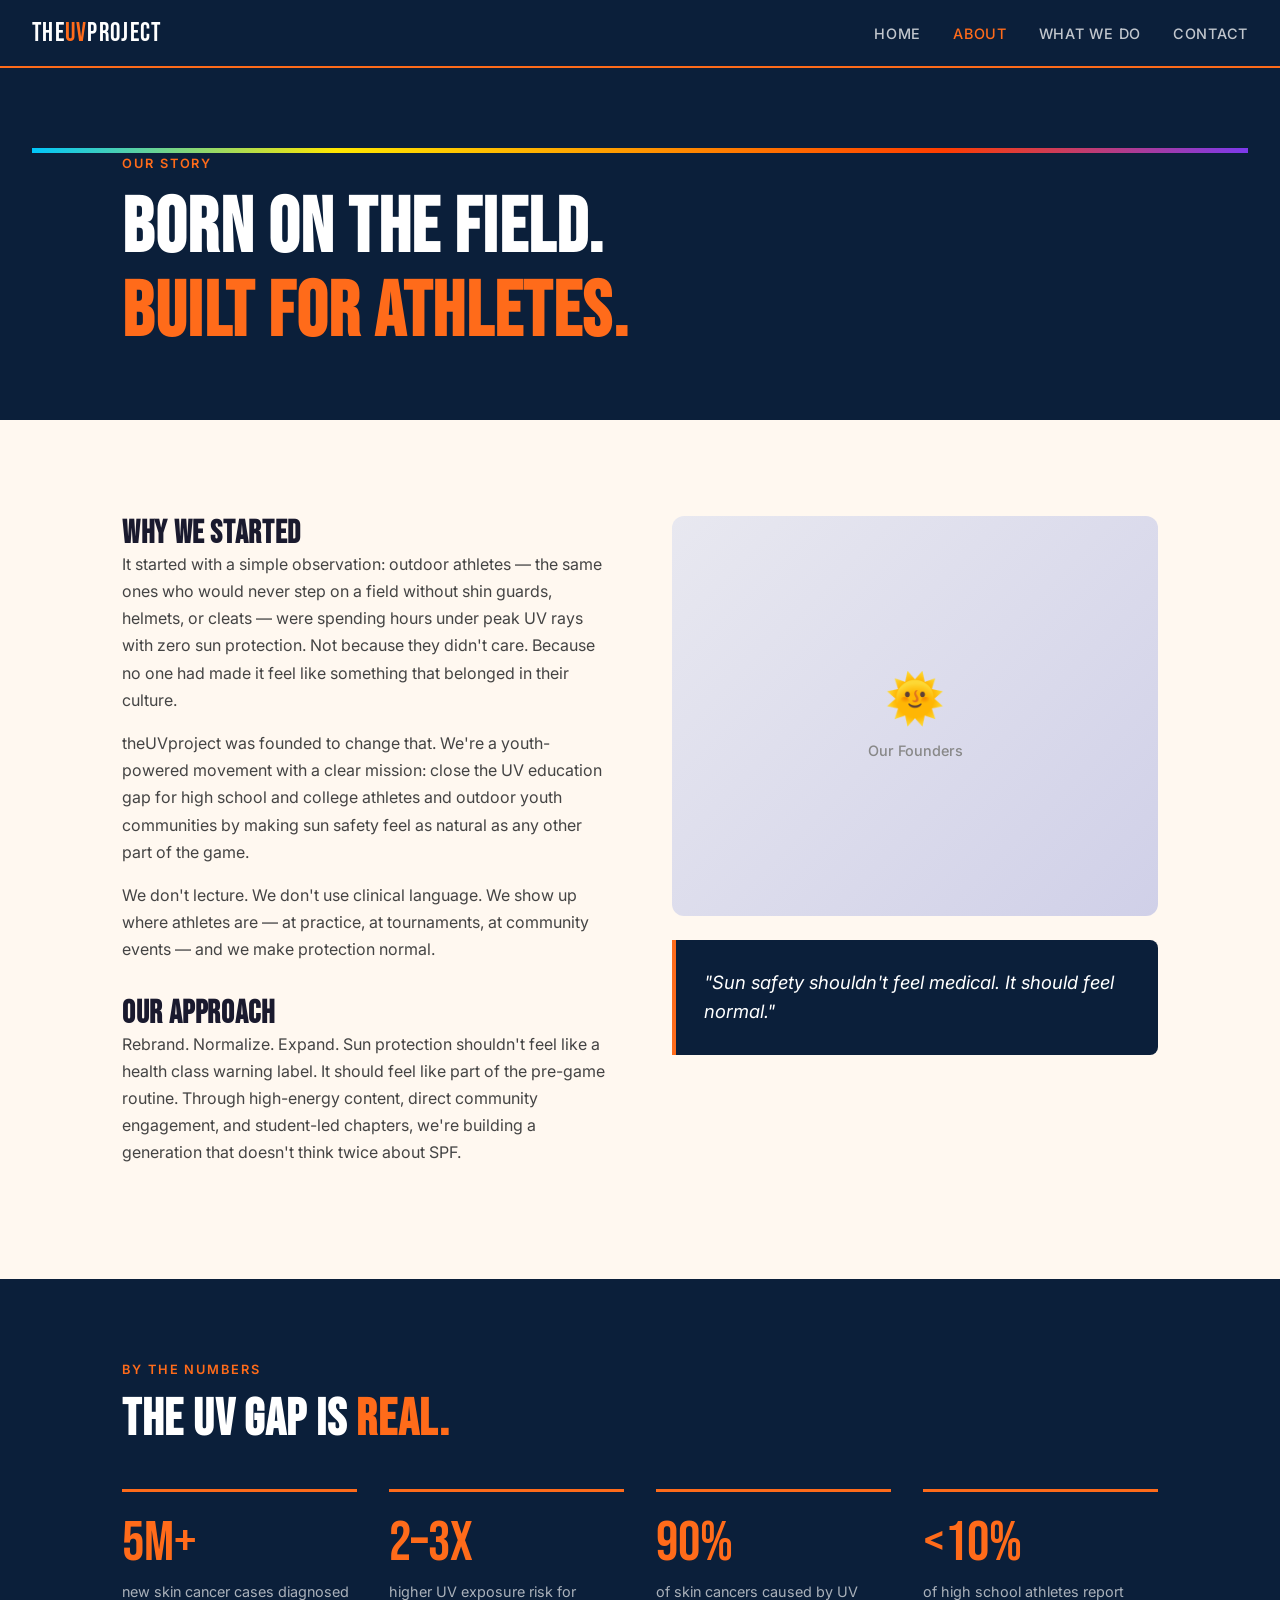
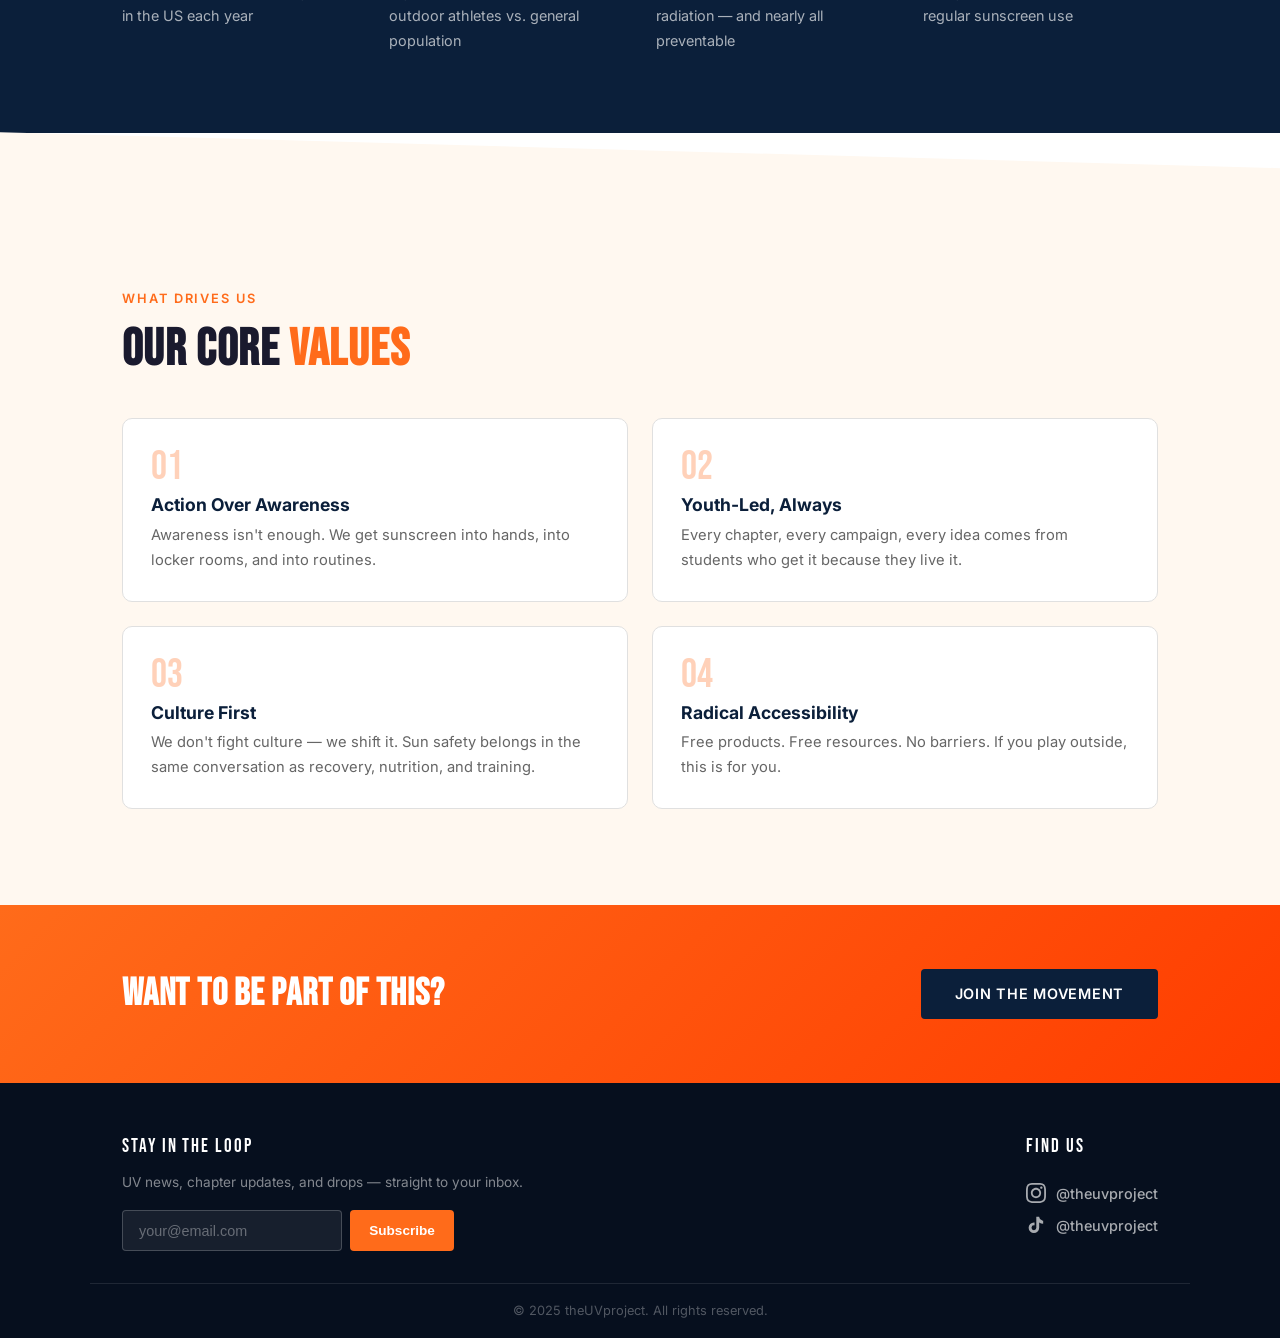
==== about.html @ 22e6be73 "Add files via upload" ====
<!DOCTYPE html>
<html lang="en">
<head>
  <meta charset="UTF-8" />
  <meta name="viewport" content="width=device-width, initial-scale=1.0" />
  <title>About — theUVproject</title>
  <link rel="preconnect" href="https://fonts.googleapis.com" />
  <link href="https://fonts.googleapis.com/css2?family=Bebas+Neue&family=Inter:wght@300;400;500;600;700&display=swap" rel="stylesheet" />
  <link rel="stylesheet" href="styles.css" />
</head>
<body>

  <nav class="nav">
    <a href="index.html" class="nav-logo">the<span>UV</span>project</a>
    <button class="nav-toggle" aria-label="Menu">&#9776;</button>
    <ul class="nav-links">
      <li><a href="index.html">Home</a></li>
      <li><a href="about.html" class="active">About</a></li>
      <li><a href="services.html">What We Do</a></li>
      <li><a href="contact.html">Contact</a></li>
    </ul>
  </nav>

  <!-- PAGE HERO -->
  <section class="page-hero">
    <div class="uv-bar"></div>
    <div class="container">
      <p class="section-eyebrow">Our Story</p>
      <h1 class="page-title">Born on the Field.<br><span class="orange">Built for Athletes.</span></h1>
    </div>
  </section>

  <!-- STORY -->
  <section class="section section-light">
    <div class="container two-col story-layout">
      <div class="story-text">
        <h2>Why We Started</h2>
        <p>It started with a simple observation: outdoor athletes — the same ones who would never step on a field without shin guards, helmets, or cleats — were spending hours under peak UV rays with zero sun protection. Not because they didn't care. Because no one had made it feel like something that belonged in their culture.</p>
        <p>theUVproject was founded to change that. We're a youth-powered movement with a clear mission: close the UV education gap for high school and college athletes and outdoor youth communities by making sun safety feel as natural as any other part of the game.</p>
        <p>We don't lecture. We don't use clinical language. We show up where athletes are — at practice, at tournaments, at community events — and we make protection normal.</p>
        <h2 style="margin-top:2rem;">Our Approach</h2>
        <p>Rebrand. Normalize. Expand. Sun protection shouldn't feel like a health class warning label. It should feel like part of the pre-game routine. Through high-energy content, direct community engagement, and student-led chapters, we're building a generation that doesn't think twice about SPF.</p>
      </div>
      <div class="story-visual">
        <div class="img-placeholder tall-placeholder">
          <div class="placeholder-icon">🌞</div>
          <p>Our Founders</p>
        </div>
        <div class="pull-quote">
          "Sun safety shouldn't feel medical. It should feel <em>normal.</em>"
        </div>
      </div>
    </div>
  </section>

  <!-- STATS BAND -->
  <section class="stats-section">
    <div class="container">
      <p class="section-eyebrow" style="color:#FF6B1A;">By the Numbers</p>
      <h2 class="section-title" style="color:#fff;">The UV Gap Is <span class="orange">Real.</span></h2>
      <div class="stats-grid">
        <div class="stat-block">
          <div class="big-num">5M+</div>
          <p>new skin cancer cases diagnosed in the US each year</p>
        </div>
        <div class="stat-block">
          <div class="big-num">2–3x</div>
          <p>higher UV exposure risk for outdoor athletes vs. general population</p>
        </div>
        <div class="stat-block">
          <div class="big-num">90%</div>
          <p>of skin cancers caused by UV radiation — and nearly all preventable</p>
        </div>
        <div class="stat-block">
          <div class="big-num">&lt;10%</div>
          <p>of high school athletes report regular sunscreen use</p>
        </div>
      </div>
    </div>
  </section>

  <!-- DIAGONAL DIVIDER INVERSE -->
  <div class="diagonal-divider diagonal-light"></div>

  <!-- VALUES -->
  <section class="section section-light">
    <div class="container">
      <p class="section-eyebrow">What Drives Us</p>
      <h2 class="section-title">Our Core <span class="orange">Values</span></h2>
      <div class="values-grid">
        <div class="value-card">
          <span class="value-num">01</span>
          <h3>Action Over Awareness</h3>
          <p>Awareness isn't enough. We get sunscreen into hands, into locker rooms, and into routines.</p>
        </div>
        <div class="value-card">
          <span class="value-num">02</span>
          <h3>Youth-Led, Always</h3>
          <p>Every chapter, every campaign, every idea comes from students who get it because they live it.</p>
        </div>
        <div class="value-card">
          <span class="value-num">03</span>
          <h3>Culture First</h3>
          <p>We don't fight culture — we shift it. Sun safety belongs in the same conversation as recovery, nutrition, and training.</p>
        </div>
        <div class="value-card">
          <span class="value-num">04</span>
          <h3>Radical Accessibility</h3>
          <p>Free products. Free resources. No barriers. If you play outside, this is for you.</p>
        </div>
      </div>
    </div>
  </section>

  <!-- CTA -->
  <section class="cta-band">
    <div class="container cta-band-inner">
      <h2>Want to Be Part of This?</h2>
      <a href="contact.html" class="btn btn-primary">Join the Movement</a>
    </div>
  </section>

  <!-- FOOTER -->
  <footer class="footer">
    <div class="footer-inner">
      <div class="footer-newsletter">
        <p class="footer-label">Stay in the Loop</p>
        <p class="footer-sub">UV news, chapter updates, and drops — straight to your inbox.</p>
        <form class="newsletter-form" onsubmit="handleNewsletter(event)">
          <input type="email" placeholder="your@email.com" required />
          <button type="submit">Subscribe</button>
        </form>
      </div>
      <div class="footer-social">
        <p class="footer-label">Find Us</p>
        <a href="https://instagram.com/theuvproject" target="_blank" class="social-link">
          <svg width="20" height="20" viewBox="0 0 24 24" fill="currentColor"><path d="M12 2.163c3.204 0 3.584.012 4.85.07 3.252.148 4.771 1.691 4.919 4.919.058 1.265.069 1.645.069 4.849 0 3.205-.012 3.584-.069 4.849-.149 3.225-1.664 4.771-4.919 4.919-1.266.058-1.644.07-4.85.07-3.204 0-3.584-.012-4.849-.07-3.26-.149-4.771-1.699-4.919-4.92-.058-1.265-.07-1.644-.07-4.849 0-3.204.013-3.583.07-4.849.149-3.227 1.664-4.771 4.919-4.919 1.266-.057 1.645-.069 4.849-.069zm0-2.163c-3.259 0-3.667.014-4.947.072-4.358.2-6.78 2.618-6.98 6.98-.059 1.281-.073 1.689-.073 4.948 0 3.259.014 3.668.072 4.948.2 4.358 2.618 6.78 6.98 6.98 1.281.058 1.689.072 4.948.072 3.259 0 3.668-.014 4.948-.072 4.354-.2 6.782-2.618 6.979-6.98.059-1.28.073-1.689.073-4.948 0-3.259-.014-3.667-.072-4.947-.196-4.354-2.617-6.78-6.979-6.98-1.281-.059-1.69-.073-4.949-.073zm0 5.838c-3.403 0-6.162 2.759-6.162 6.162s2.759 6.163 6.162 6.163 6.162-2.759 6.162-6.163c0-3.403-2.759-6.162-6.162-6.162zm0 10.162c-2.209 0-4-1.79-4-4 0-2.209 1.791-4 4-4s4 1.791 4 4c0 2.21-1.791 4-4 4zm6.406-11.845c-.796 0-1.441.645-1.441 1.44s.645 1.44 1.441 1.44c.795 0 1.439-.645 1.439-1.44s-.644-1.44-1.439-1.44z"/></svg>
          @theuvproject
        </a>
        <a href="https://tiktok.com/@theuvproject" target="_blank" class="social-link">
          <svg width="20" height="20" viewBox="0 0 24 24" fill="currentColor"><path d="M19.59 6.69a4.83 4.83 0 01-3.77-4.25V2h-3.45v13.67a2.89 2.89 0 01-2.88 2.5 2.89 2.89 0 01-2.89-2.89 2.89 2.89 0 012.89-2.89c.28 0 .54.04.79.1V9.01a6.33 6.33 0 00-.79-.05 6.34 6.34 0 00-6.34 6.34 6.34 6.34 0 006.34 6.34 6.34 6.34 0 006.33-6.34V8.87a8.18 8.18 0 004.78 1.52V6.95a4.85 4.85 0 01-1.01-.26z"/></svg>
          @theuvproject
        </a>
      </div>
    </div>
    <div class="footer-bottom">
      <p>&copy; 2025 theUVproject. All rights reserved.</p>
    </div>
  </footer>

  <script src="main.js"></script>
</body>
</html>
---- styles.css ----
/* ===========================
   theUVproject — styles.css
   Palette:
     Navy:   #0B1F3A
     Orange: #FF6B1A
     Violet: #7C3AED
     White:  #FFFFFF
     Sand:   #FFF8F0
=========================== */

*, *::before, *::after { box-sizing: border-box; margin: 0; padding: 0; }

:root {
  --navy: #0B1F3A;
  --orange: #FF6B1A;
  --violet: #7C3AED;
  --white: #FFFFFF;
  --sand: #FFF8F0;
  --gray: #F4F4F4;
  --text: #1a1a2e;
  --muted: #666;
  --nav-h: 68px;
}

html { scroll-behavior: smooth; }

body {
  font-family: 'Inter', sans-serif;
  color: var(--text);
  background: var(--white);
  padding-top: var(--nav-h);
}

/* ---- TYPOGRAPHY ---- */
h1, h2, h3, h4 { line-height: 1.1; }
h1 { font-family: 'Bebas Neue', sans-serif; letter-spacing: 0.02em; }
h2 { font-family: 'Bebas Neue', sans-serif; font-size: clamp(2rem, 4vw, 3.2rem); letter-spacing: 0.02em; }
h3 { font-size: 1.1rem; font-weight: 700; margin-bottom: 0.5rem; }
p { line-height: 1.7; }
a { text-decoration: none; color: inherit; }

.orange { color: var(--orange); }
.outline { -webkit-text-stroke: 2px var(--white); color: transparent; }

/* ---- NAV ---- */
.nav {
  position: fixed;
  top: 0; left: 0; right: 0;
  height: var(--nav-h);
  background: var(--navy);
  display: flex;
  align-items: center;
  justify-content: space-between;
  padding: 0 2rem;
  z-index: 1000;
  border-bottom: 2px solid var(--orange);
}

.nav-logo {
  font-family: 'Bebas Neue', sans-serif;
  font-size: 1.6rem;
  color: var(--white);
  letter-spacing: 0.05em;
}
.nav-logo span { color: var(--orange); }

.nav-links {
  display: flex;
  list-style: none;
  gap: 2rem;
}
.nav-links a {
  color: rgba(255,255,255,0.75);
  font-size: 0.9rem;
  font-weight: 500;
  letter-spacing: 0.05em;
  text-transform: uppercase;
  transition: color 0.2s;
}
.nav-links a:hover,
.nav-links a.active { color: var(--orange); }

.nav-toggle {
  display: none;
  background: none;
  border: none;
  color: var(--white);
  font-size: 1.5rem;
  cursor: pointer;
}

/* ---- UV GRADIENT BAR (signature element) ---- */
.uv-bar {
  width: 100%;
  height: 5px;
  background: linear-gradient(90deg, #00c6fb 0%, #ffe600 25%, #ff9500 50%, #ff3d00 75%, #7C3AED 100%);
}

/* ---- HERO ---- */
.hero {
  background: var(--navy);
  min-height: calc(100vh - var(--nav-h));
  display: flex;
  align-items: center;
  position: relative;
  overflow: hidden;
  padding: 4rem 2rem;
  flex-direction: column;
  gap: 0;
}
.hero-content {
  max-width: 1100px;
  width: 100%;
  margin: 0 auto;
  display: flex;
  flex-direction: column;
  gap: 1.5rem;
  position: relative;
  z-index: 2;
  padding-top: 2rem;
}
.hero-eyebrow {
  font-size: 0.85rem;
  letter-spacing: 0.15em;
  text-transform: uppercase;
  color: var(--orange);
  font-weight: 600;
}
.hero-headline {
  font-size: clamp(3.5rem, 10vw, 8rem);
  color: var(--white);
  line-height: 0.95;
}
.hero-sub {
  font-size: 1.15rem;
  color: rgba(255,255,255,0.75);
  max-width: 520px;
  line-height: 1.6;
}
.hero-ctas {
  display: flex;
  gap: 1rem;
  flex-wrap: wrap;
}

/* animated sun rings */
.hero-visual {
  position: absolute;
  right: -80px;
  top: 50%;
  transform: translateY(-50%);
  width: 520px;
  height: 520px;
  z-index: 1;
  display: flex;
  align-items: center;
  justify-content: center;
}
.sun-ring {
  position: absolute;
  border-radius: 50%;
  border: 2px solid rgba(255, 107, 26, 0.2);
  animation: pulse 3s ease-in-out infinite;
}
.ring-1 { width: 220px; height: 220px; animation-delay: 0s; }
.ring-2 { width: 350px; height: 350px; animation-delay: 0.6s; border-color: rgba(124, 58, 237, 0.15); }
.ring-3 { width: 480px; height: 480px; animation-delay: 1.2s; border-color: rgba(255, 107, 26, 0.08); }
.sun-core {
  width: 120px;
  height: 120px;
  border-radius: 50%;
  background: radial-gradient(circle, #FF6B1A, #ff3d00);
  display: flex;
  align-items: center;
  justify-content: center;
  font-family: 'Bebas Neue', sans-serif;
  font-size: 2.5rem;
  color: white;
  letter-spacing: 0.1em;
  box-shadow: 0 0 60px rgba(255, 107, 26, 0.4);
}
@keyframes pulse {
  0%, 100% { transform: scale(1); opacity: 0.6; }
  50% { transform: scale(1.05); opacity: 1; }
}

/* ---- BUTTONS ---- */
.btn {
  display: inline-block;
  padding: 0.9rem 2rem;
  border-radius: 4px;
  font-weight: 600;
  font-size: 0.9rem;
  letter-spacing: 0.05em;
  text-transform: uppercase;
  transition: all 0.2s;
  cursor: pointer;
  border: 2px solid transparent;
}
.btn-primary {
  background: var(--orange);
  color: var(--white);
  border-color: var(--orange);
}
.btn-primary:hover { background: #e55c0d; border-color: #e55c0d; transform: translateY(-2px); }
.btn-ghost {
  background: transparent;
  color: var(--white);
  border-color: rgba(255,255,255,0.4);
}
.btn-ghost:hover { border-color: var(--white); }
.btn-full { width: 100%; text-align: center; }

/* ---- STAT BAR ---- */
.stat-bar {
  background: var(--orange);
  display: flex;
  align-items: center;
  justify-content: center;
  gap: 2rem;
  padding: 1.2rem 2rem;
  flex-wrap: wrap;
}
.stat-item { display: flex; flex-direction: column; align-items: center; }
.stat-num { font-family: 'Bebas Neue', sans-serif; font-size: 1.8rem; color: var(--white); line-height: 1; }
.stat-label { font-size: 0.75rem; color: rgba(255,255,255,0.85); text-transform: uppercase; letter-spacing: 0.05em; }
.stat-divider { color: rgba(255,255,255,0.4); font-size: 1.5rem; }

/* ---- LAYOUT UTILITIES ---- */
.container { max-width: 1100px; margin: 0 auto; padding: 0 2rem; }
.section { padding: 6rem 0; }
.section-light { background: var(--sand); }
.section-dark { background: var(--navy); }
.two-col { display: grid; grid-template-columns: 1fr 1fr; gap: 4rem; align-items: center; }
.two-col.reverse > *:first-child { order: 2; }
.two-col.reverse > *:last-child { order: 1; }

.section-eyebrow {
  font-size: 0.8rem;
  letter-spacing: 0.15em;
  text-transform: uppercase;
  color: var(--orange);
  font-weight: 600;
  margin-bottom: 0.75rem;
  display: block;
}
.section-title { margin-bottom: 2.5rem; }

/* ---- LINK ARROW ---- */
.link-arrow {
  color: var(--orange);
  font-weight: 600;
  font-size: 0.9rem;
  letter-spacing: 0.03em;
  transition: gap 0.2s;
  display: inline-block;
  margin-top: 1rem;
}
.link-arrow:hover { text-decoration: underline; }

/* ---- IMG PLACEHOLDERS ---- */
.img-placeholder {
  background: linear-gradient(135deg, #e8e8f0, #d0d0e8);
  border-radius: 12px;
  display: flex;
  flex-direction: column;
  align-items: center;
  justify-content: center;
  gap: 0.75rem;
  min-height: 300px;
  color: #888;
  font-size: 0.9rem;
  font-weight: 500;
}
.placeholder-icon { font-size: 3rem; }
.tall-placeholder { min-height: 400px; }
.about-placeholder, .edu-placeholder, .dist-placeholder, .chap-placeholder {
  background: linear-gradient(135deg, rgba(255,107,26,0.08), rgba(124,58,237,0.1));
}

/* ---- CARDS ---- */
.card-grid { display: grid; grid-template-columns: repeat(3, 1fr); gap: 1.5rem; }
.card {
  background: rgba(255,255,255,0.04);
  border: 1px solid rgba(255,255,255,0.1);
  border-radius: 12px;
  padding: 2rem;
  transition: transform 0.2s, border-color 0.2s;
}
.card:hover { transform: translateY(-4px); border-color: var(--orange); }
.card-icon { font-size: 2.2rem; margin-bottom: 1rem; }
.card h3 { color: var(--white); font-size: 1.15rem; margin-bottom: 0.75rem; }
.card p { color: rgba(255,255,255,0.7); font-size: 0.95rem; line-height: 1.6; }
.card .link-arrow { margin-top: 1.25rem; }

/* ---- DIAGONAL DIVIDER ---- */
.diagonal-divider {
  height: 60px;
  background: var(--navy);
  clip-path: polygon(0 0, 100% 0, 100% 100%, 0 40%);
  margin-top: -1px;
}
.diagonal-light {
  background: var(--sand);
  clip-path: polygon(0 0, 100% 60%, 100% 100%, 0 100%);
}

/* ---- CTA BAND ---- */
.cta-band {
  background: linear-gradient(135deg, var(--orange), #ff3d00);
  padding: 4rem 2rem;
}
.cta-band-inner {
  display: flex;
  align-items: center;
  justify-content: space-between;
  gap: 2rem;
  flex-wrap: wrap;
}
.cta-band h2 { color: var(--white); font-size: clamp(1.8rem, 3vw, 2.8rem); }
.cta-band .btn-primary {
  background: var(--navy);
  border-color: var(--navy);
  color: var(--white);
  white-space: nowrap;
}
.cta-band .btn-primary:hover { background: #0d2548; }

/* ---- FOOTER ---- */
.footer {
  background: #060f1e;
  padding: 3rem 0 0;
}
.footer-inner {
  max-width: 1100px;
  margin: 0 auto;
  padding: 0 2rem 2rem;
  display: flex;
  justify-content: space-between;
  align-items: flex-start;
  gap: 3rem;
  flex-wrap: wrap;
  border-bottom: 1px solid rgba(255,255,255,0.1);
}
.footer-label {
  font-family: 'Bebas Neue', sans-serif;
  font-size: 1.2rem;
  color: var(--white);
  letter-spacing: 0.1em;
  margin-bottom: 0.5rem;
}
.footer-sub { color: rgba(255,255,255,0.5); font-size: 0.85rem; margin-bottom: 1rem; }

.newsletter-form {
  display: flex;
  gap: 0.5rem;
  flex-wrap: wrap;
}
.newsletter-form input {
  padding: 0.7rem 1rem;
  border: 1px solid rgba(255,255,255,0.2);
  border-radius: 4px;
  background: rgba(255,255,255,0.07);
  color: var(--white);
  font-size: 0.9rem;
  width: 220px;
  outline: none;
  transition: border-color 0.2s;
}
.newsletter-form input:focus { border-color: var(--orange); }
.newsletter-form input::placeholder { color: rgba(255,255,255,0.35); }
.newsletter-form button {
  padding: 0.7rem 1.2rem;
  background: var(--orange);
  color: white;
  border: none;
  border-radius: 4px;
  font-weight: 600;
  font-size: 0.85rem;
  cursor: pointer;
  transition: background 0.2s;
}
.newsletter-form button:hover { background: #e55c0d; }

.footer-social { display: flex; flex-direction: column; gap: 0.75rem; }
.social-link {
  display: flex;
  align-items: center;
  gap: 0.6rem;
  color: rgba(255,255,255,0.65);
  font-size: 0.9rem;
  font-weight: 500;
  transition: color 0.2s;
}
.social-link:hover { color: var(--orange); }

.footer-bottom {
  text-align: center;
  padding: 1rem;
  color: rgba(255,255,255,0.3);
  font-size: 0.8rem;
}

/* ---- PAGE HERO ---- */
.page-hero {
  background: var(--navy);
  padding: 5rem 2rem 4rem;
  overflow: hidden;
}
.page-title {
  font-size: clamp(2.8rem, 6vw, 5.5rem);
  color: var(--white);
  margin-top: 0.75rem;
}

/* ---- ABOUT PAGE ---- */
.story-layout { align-items: flex-start; }
.story-text h2 { font-size: 2rem; margin-top: 2rem; }
.story-text h2:first-child { margin-top: 0; }
.story-text p { color: #444; margin-bottom: 1rem; }
.story-visual { display: flex; flex-direction: column; gap: 1.5rem; }
.pull-quote {
  background: var(--navy);
  color: var(--white);
  padding: 1.75rem;
  border-left: 4px solid var(--orange);
  border-radius: 0 8px 8px 0;
  font-size: 1.15rem;
  line-height: 1.6;
  font-style: italic;
}

/* Stats Section */
.stats-section {
  background: var(--navy);
  padding: 5rem 0;
}
.stats-grid {
  display: grid;
  grid-template-columns: repeat(4, 1fr);
  gap: 2rem;
  margin-top: 2.5rem;
}
.stat-block {
  border-top: 3px solid var(--orange);
  padding-top: 1.5rem;
}
.big-num {
  font-family: 'Bebas Neue', sans-serif;
  font-size: 3.5rem;
  color: var(--orange);
  line-height: 1;
  margin-bottom: 0.5rem;
}
.stat-block p { color: rgba(255,255,255,0.65); font-size: 0.9rem; }

/* Values */
.values-grid {
  display: grid;
  grid-template-columns: repeat(2, 1fr);
  gap: 1.5rem;
}
.value-card {
  background: var(--white);
  border: 1px solid #e0e0e0;
  border-radius: 10px;
  padding: 1.75rem;
  transition: box-shadow 0.2s;
}
.value-card:hover { box-shadow: 0 8px 24px rgba(0,0,0,0.08); }
.value-num {
  font-family: 'Bebas Neue', sans-serif;
  font-size: 2.5rem;
  color: var(--orange);
  opacity: 0.3;
  line-height: 1;
  display: block;
  margin-bottom: 0.5rem;
}
.value-card h3 { color: var(--navy); }
.value-card p { color: var(--muted); font-size: 0.92rem; margin-top: 0.4rem; }

/* ---- SERVICES PAGE ---- */
.pillar-section { padding: 5rem 0; }
.pillar-visual { display: flex; flex-direction: column; gap: 1.25rem; }
.pillar-badge {
  display: inline-flex;
  align-items: center;
  gap: 0.6rem;
  padding: 0.5rem 1rem;
  border-radius: 100px;
  font-size: 0.85rem;
  font-weight: 700;
  text-transform: uppercase;
  letter-spacing: 0.08em;
  width: fit-content;
}
.edu-badge { background: rgba(255,107,26,0.12); color: var(--orange); }
.dist-badge { background: rgba(124,58,237,0.15); color: #a78bfa; }
.chap-badge { background: rgba(255,107,26,0.12); color: var(--orange); }
.pillar-icon { font-size: 1rem; }

.pillar-text h2 { font-size: clamp(1.8rem, 3vw, 2.5rem); margin-bottom: 1rem; }
.pillar-text p { color: #444; margin-bottom: 1rem; }

.feature-list {
  list-style: none;
  display: flex;
  flex-direction: column;
  gap: 0.6rem;
  margin-top: 1rem;
}
.feature-list li {
  padding-left: 1.4rem;
  position: relative;
  color: #444;
  font-size: 0.95rem;
}
.feature-list li::before {
  content: '→';
  position: absolute;
  left: 0;
  color: var(--orange);
  font-weight: 700;
}
.feature-list-dark li { color: rgba(255,255,255,0.75); }

/* Audience grid */
.audience-grid {
  display: grid;
  grid-template-columns: repeat(3, 1fr);
  gap: 1rem;
  margin-top: 2.5rem;
}
.audience-card {
  background: rgba(255,255,255,0.04);
  border: 1px solid rgba(255,255,255,0.08);
  border-radius: 8px;
  padding: 1.25rem;
  color: rgba(255,255,255,0.8);
  font-weight: 500;
  font-size: 0.95rem;
  text-align: center;
  transition: border-color 0.2s, background 0.2s;
}
.audience-card:hover { border-color: var(--orange); background: rgba(255,107,26,0.06); }

/* ---- CONTACT PAGE ---- */
.contact-layout { display: grid; grid-template-columns: 1.4fr 1fr; gap: 4rem; align-items: flex-start; }
.contact-form-wrap h2 { font-size: 2rem; margin-bottom: 0.5rem; }

.contact-form { display: flex; flex-direction: column; gap: 1.25rem; }
.form-row { display: grid; grid-template-columns: 1fr 1fr; gap: 1.25rem; }
.form-group { display: flex; flex-direction: column; gap: 0.4rem; }
.form-group label { font-size: 0.85rem; font-weight: 600; color: #333; text-transform: uppercase; letter-spacing: 0.05em; }
.form-group input,
.form-group select,
.form-group textarea {
  padding: 0.85rem 1rem;
  border: 2px solid #e0e0e0;
  border-radius: 6px;
  font-size: 0.95rem;
  font-family: 'Inter', sans-serif;
  color: var(--text);
  background: var(--white);
  transition: border-color 0.2s;
  outline: none;
  resize: vertical;
}
.form-group input:focus,
.form-group select:focus,
.form-group textarea:focus { border-color: var(--orange); }

.form-success {
  background: #d1fae5;
  color: #065f46;
  padding: 1rem;
  border-radius: 6px;
  font-weight: 500;
  margin-top: 0.5rem;
}

.contact-info { display: flex; flex-direction: column; gap: 1.5rem; }
.info-card {
  background: var(--white);
  border: 1px solid #e8e8e8;
  border-radius: 12px;
  padding: 1.75rem;
}
.info-card h3 { color: var(--navy); margin-bottom: 1rem; }
.info-item {
  display: flex;
  align-items: flex-start;
  gap: 1rem;
  margin-bottom: 1rem;
}
.info-item:last-child { margin-bottom: 0; }
.info-icon { font-size: 1.3rem; }
.info-label { font-size: 0.75rem; font-weight: 600; text-transform: uppercase; letter-spacing: 0.05em; color: var(--muted); margin-bottom: 0.2rem; }
.info-item a { color: var(--orange); font-weight: 500; }
.info-item a:hover { text-decoration: underline; }

.social-link-lg {
  display: flex;
  align-items: center;
  gap: 0.75rem;
  color: var(--navy);
  font-weight: 500;
  font-size: 0.95rem;
  padding: 0.7rem 0;
  border-bottom: 1px solid #f0f0f0;
  transition: color 0.2s;
}
.social-link-lg:last-child { border-bottom: none; }
.social-link-lg:hover { color: var(--orange); }

.response-card { background: var(--navy); border-color: var(--navy); }
.response-card h3 { color: var(--white); }
.response-card p { color: rgba(255,255,255,0.7); }
.response-card strong { color: var(--orange); }

/* ---- TEASER ABOUT ---- */
.teaser-text h2 { font-size: clamp(1.6rem, 3vw, 2.4rem); margin-bottom: 1rem; }
.teaser-text p { color: #555; margin-bottom: 1rem; }
.teaser-img-block .img-placeholder { min-height: 380px; }

/* ---- RESPONSIVE ---- */
@media (max-width: 900px) {
  .two-col, .contact-layout { grid-template-columns: 1fr; gap: 2.5rem; }
  .two-col.reverse > *:first-child { order: 0; }
  .two-col.reverse > *:last-child { order: 0; }
  .card-grid { grid-template-columns: 1fr 1fr; }
  .stats-grid { grid-template-columns: 1fr 1fr; }
  .values-grid { grid-template-columns: 1fr; }
  .audience-grid { grid-template-columns: 1fr 1fr; }
  .hero-visual { display: none; }
  .form-row { grid-template-columns: 1fr; }
  .footer-inner { flex-direction: column; }
}

@media (max-width: 600px) {
  .card-grid { grid-template-columns: 1fr; }
  .stats-grid { grid-template-columns: 1fr 1fr; }
  .audience-grid { grid-template-columns: 1fr; }
  .nav-links { display: none; flex-direction: column; gap: 1rem; position: absolute; top: var(--nav-h); left: 0; right: 0; background: var(--navy); padding: 1.5rem 2rem; border-top: 2px solid var(--orange); }
  .nav-links.open { display: flex; }
  .nav-toggle { display: block; }
  .cta-band-inner { flex-direction: column; text-align: center; }
  .stat-divider { display: none; }
  .stat-bar { gap: 1rem; }
}

@media (prefers-reduced-motion: reduce) {
  .sun-ring { animation: none; }
  * { transition: none !important; }
}
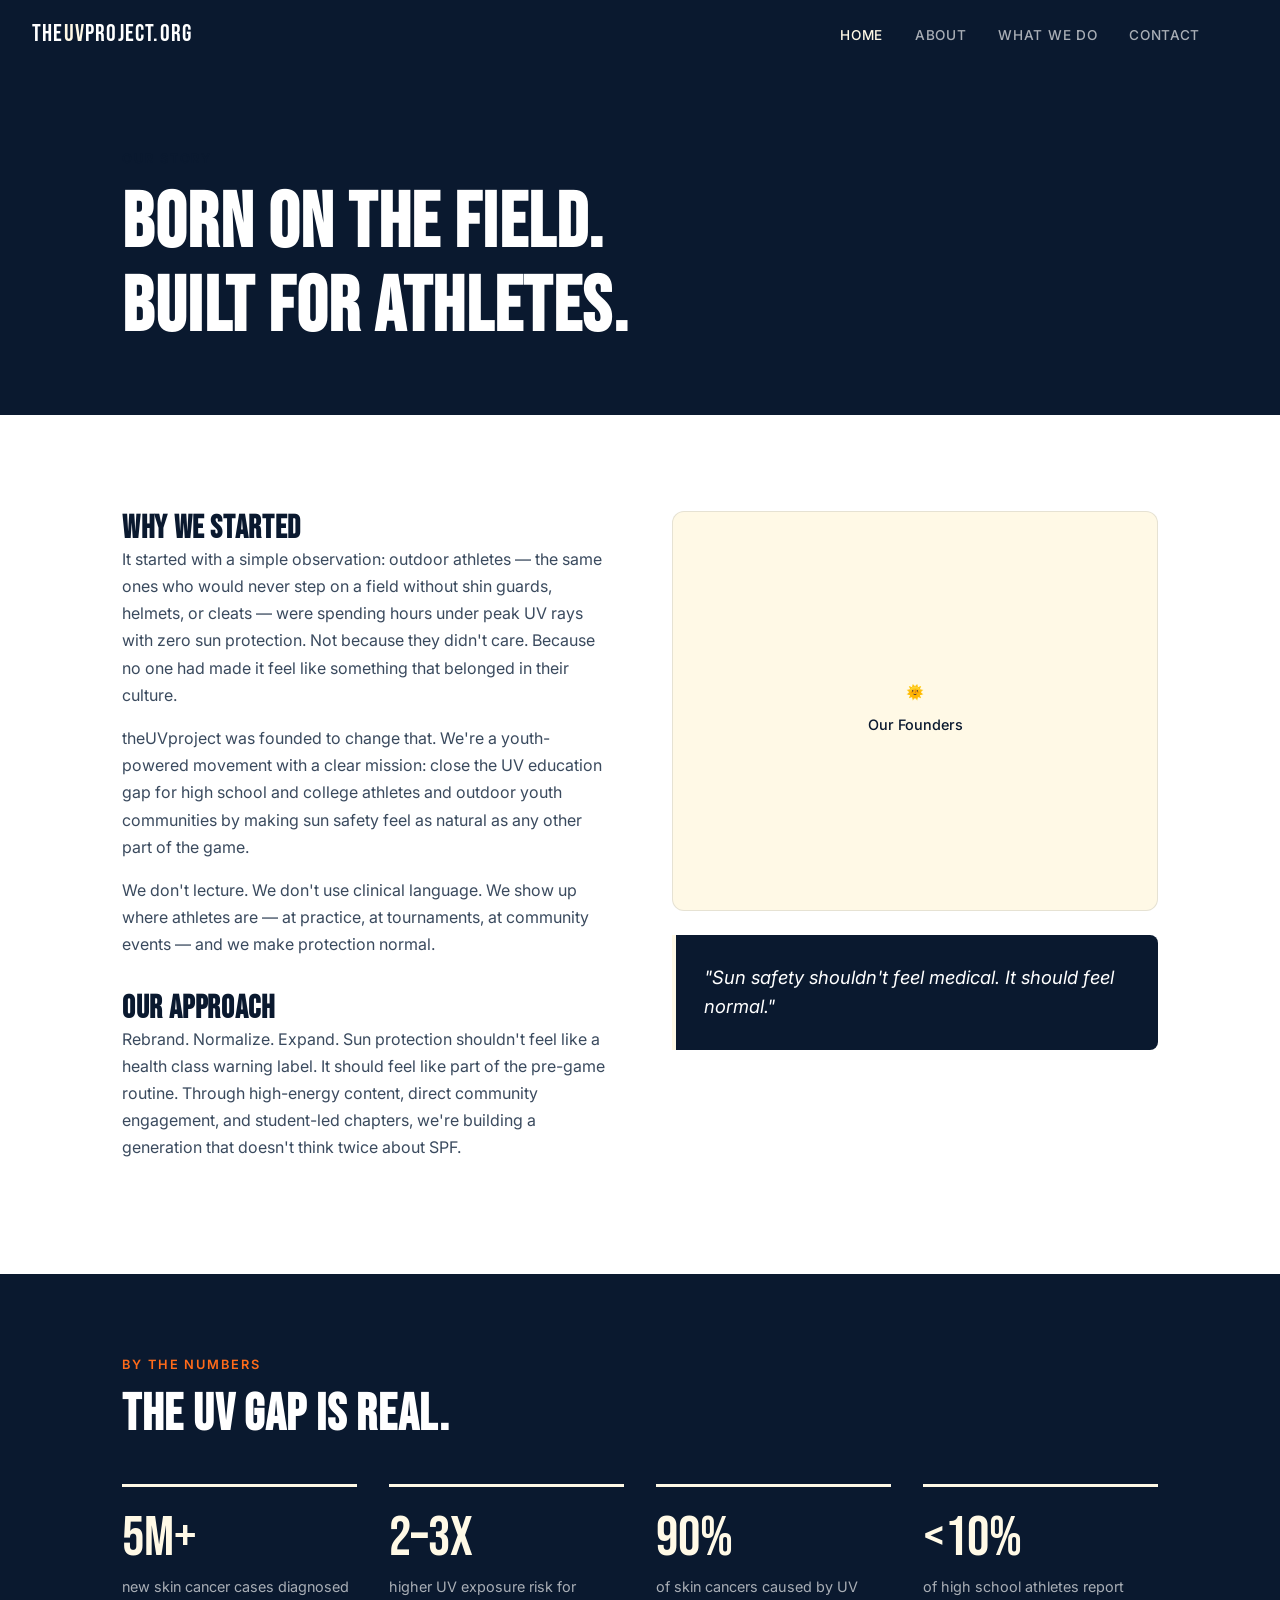
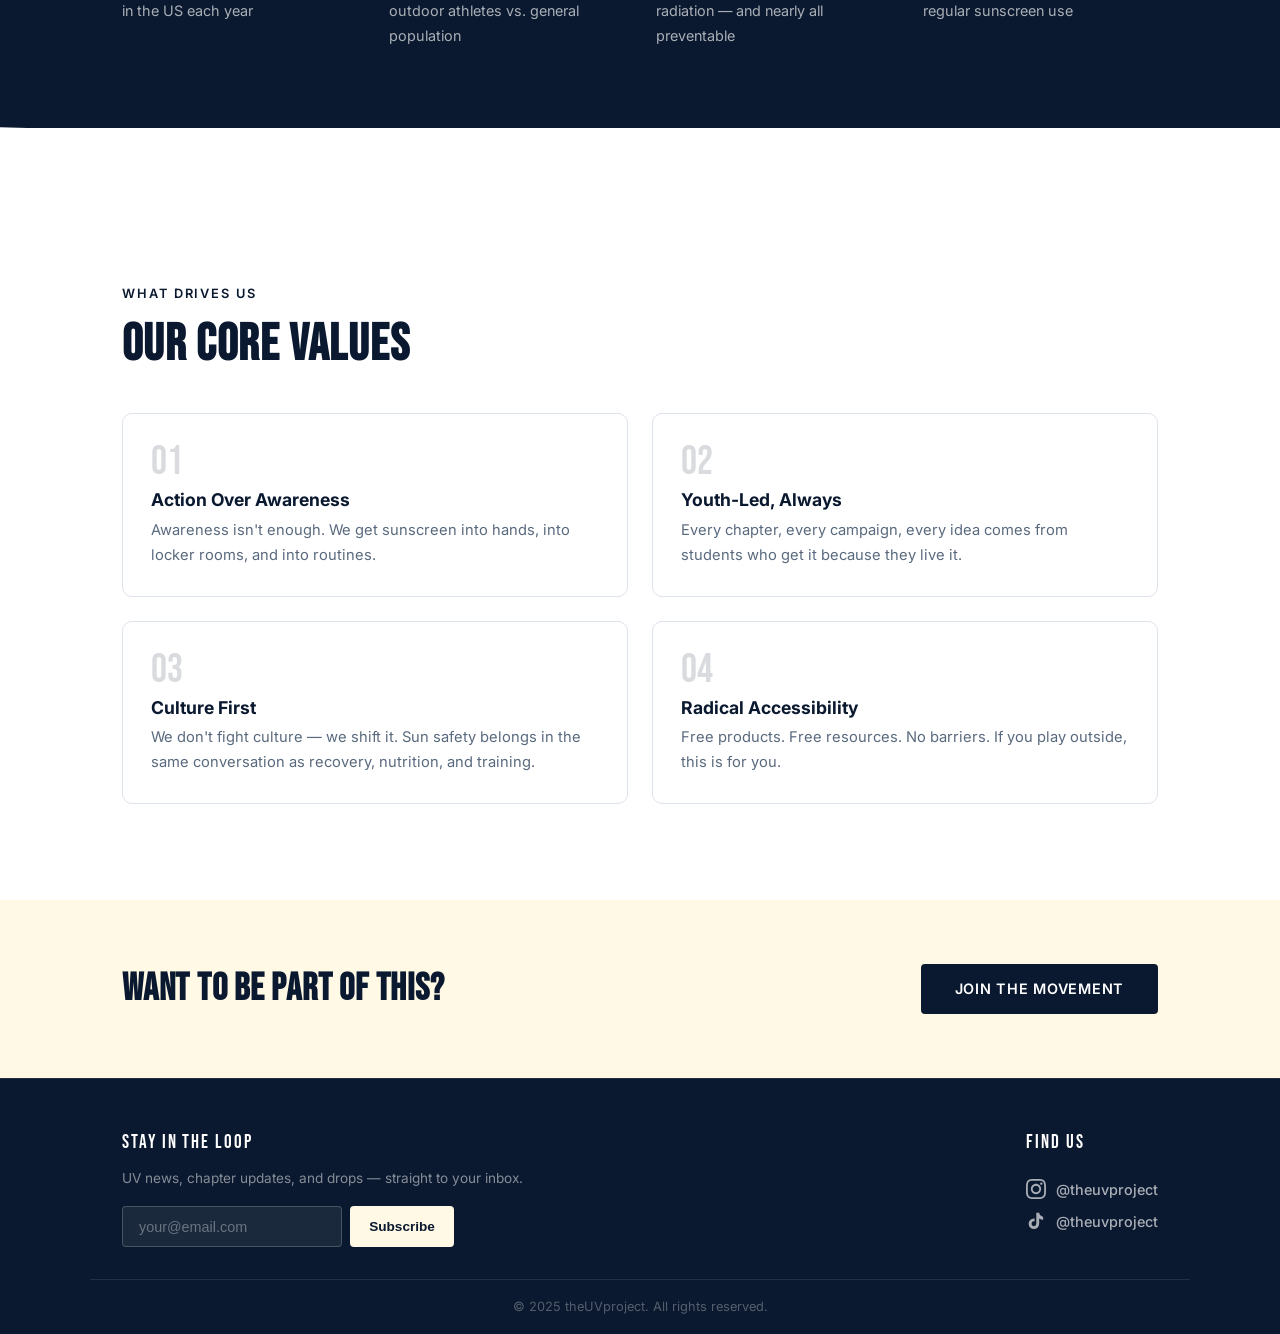
==== commit 811ad285: "Update about.html" ====
--- a/about.html
+++ b/about.html
@@ -3,21 +3,25 @@
 <head>
   <meta charset="UTF-8" />
   <meta name="viewport" content="width=device-width, initial-scale=1.0" />
-  <title>About — theUVproject</title>
+  <title>theUVproject.org | About</title>
   <link rel="preconnect" href="https://fonts.googleapis.com" />
   <link href="https://fonts.googleapis.com/css2?family=Bebas+Neue&family=Inter:wght@300;400;500;600;700&display=swap" rel="stylesheet" />
   <link rel="stylesheet" href="styles.css" />
+  <script src="https://translate.google.com/translate_a/element.js?cb=googleTranslateElementInit" defer></script>
 </head>
 <body>
 
   <nav class="nav">
-    <a href="index.html" class="nav-logo">the<span>UV</span>project</a>
+    <div class="nav-left">
+      <a href="/" class="nav-logo">the<span>UV</span>project.org</a>
+    </div>
     <button class="nav-toggle" aria-label="Menu">&#9776;</button>
     <ul class="nav-links">
-      <li><a href="index.html">Home</a></li>
-      <li><a href="about.html" class="active">About</a></li>
-      <li><a href="services.html">What We Do</a></li>
-      <li><a href="contact.html">Contact</a></li>
+      <li><a href="/" class="active">Home</a></li>
+      <li><a href="/about">About</a></li>
+      <li><a href="/services">What We Do</a></li>
+      <li><a href="/contact">Contact</a></li>
+      <li id="google_translate_element"></li>
     </ul>
   </nav>
 
--- a/styles.css
+++ b/styles.css
@@ -1,24 +1,17 @@
 /* ===========================
    theUVproject — styles.css
-   Palette:
-     Navy:   #0B1F3A
-     Orange: #FF6B1A
-     Violet: #7C3AED
-     White:  #FFFFFF
-     Sand:   #FFF8F0
+   Palette: Navy, White, Light Yellow
 =========================== */
 
 *, *::before, *::after { box-sizing: border-box; margin: 0; padding: 0; }
 
 :root {
-  --navy: #0B1F3A;
-  --orange: #FF6B1A;
-  --violet: #7C3AED;
+  --navy: #0A192F;         
+  --yellow: #FFF9E6;       /* Main Light Yellow */
+  --yellow-light: #FFFFFF; /* Kept white for clean backgrounds */
   --white: #FFFFFF;
-  --sand: #FFF8F0;
-  --gray: #F4F4F4;
-  --text: #1a1a2e;
-  --muted: #666;
+  --text: #0A192F;
+  --muted: #5a6a7e;
   --nav-h: 68px;
 }
 
@@ -39,7 +32,7 @@
 p { line-height: 1.7; }
 a { text-decoration: none; color: inherit; }
 
-.orange { color: var(--orange); }
+.yellow { color: var(--yellow); }
 .outline { -webkit-text-stroke: 2px var(--white); color: transparent; }
 
 /* ---- NAV ---- */
@@ -53,32 +46,47 @@
   justify-content: space-between;
   padding: 0 2rem;
   z-index: 1000;
-  border-bottom: 2px solid var(--orange);
+}
+
+.nav-left {
+  display: flex;
+  flex-direction: column;
+  gap: 1px;
 }
 
 .nav-logo {
   font-family: 'Bebas Neue', sans-serif;
-  font-size: 1.6rem;
+  font-size: 1.5rem;
   color: var(--white);
   letter-spacing: 0.05em;
-}
-.nav-logo span { color: var(--orange); }
+  line-height: 1;
+}
+.nav-logo span { color: var(--yellow); }
+
+.nav-page-label {
+  font-size: 0.65rem;
+  letter-spacing: 0.12em;
+  text-transform: uppercase;
+  color: rgba(255,255,255,0.4);
+  font-weight: 500;
+}
 
 .nav-links {
   display: flex;
+  align-items: center;
   list-style: none;
   gap: 2rem;
 }
 .nav-links a {
-  color: rgba(255,255,255,0.75);
-  font-size: 0.9rem;
+  color: rgba(255,255,255,0.65);
+  font-size: 0.85rem;
   font-weight: 500;
   letter-spacing: 0.05em;
   text-transform: uppercase;
   transition: color 0.2s;
 }
 .nav-links a:hover,
-.nav-links a.active { color: var(--orange); }
+.nav-links a.active { color: var(--yellow); }
 
 .nav-toggle {
   display: none;
@@ -89,12 +97,19 @@
   cursor: pointer;
 }
 
-/* ---- UV GRADIENT BAR (signature element) ---- */
-.uv-bar {
-  width: 100%;
-  height: 5px;
-  background: linear-gradient(90deg, #00c6fb 0%, #ffe600 25%, #ff9500 50%, #ff3d00 75%, #7C3AED 100%);
-}
+/* Google Translate Widget Styling */
+#google_translate_element { margin-left: 1rem; }
+.goog-te-gadget-simple {
+  background-color: rgba(255,255,255,0.1) !important;
+  border: 1px solid rgba(255,255,255,0.2) !important;
+  padding: 4px 8px !important;
+  border-radius: 4px;
+}
+.goog-te-gadget-simple span { color: var(--white) !important; font-family: 'Inter', sans-serif; font-size: 0.8rem; }
+.goog-te-menu-value span:nth-child(5) { display:none; }
+.goog-te-menu-value span:nth-child(3) { border-left: none !important; }
+body { top: 0 !important; }
+.skiptranslate iframe { display: none !important; }
 
 /* ---- HERO ---- */
 .hero {
@@ -123,7 +138,7 @@
   font-size: 0.85rem;
   letter-spacing: 0.15em;
   text-transform: uppercase;
-  color: var(--orange);
+  color: var(--yellow);
   font-weight: 600;
 }
 .hero-headline {
@@ -137,52 +152,7 @@
   max-width: 520px;
   line-height: 1.6;
 }
-.hero-ctas {
-  display: flex;
-  gap: 1rem;
-  flex-wrap: wrap;
-}
-
-/* animated sun rings */
-.hero-visual {
-  position: absolute;
-  right: -80px;
-  top: 50%;
-  transform: translateY(-50%);
-  width: 520px;
-  height: 520px;
-  z-index: 1;
-  display: flex;
-  align-items: center;
-  justify-content: center;
-}
-.sun-ring {
-  position: absolute;
-  border-radius: 50%;
-  border: 2px solid rgba(255, 107, 26, 0.2);
-  animation: pulse 3s ease-in-out infinite;
-}
-.ring-1 { width: 220px; height: 220px; animation-delay: 0s; }
-.ring-2 { width: 350px; height: 350px; animation-delay: 0.6s; border-color: rgba(124, 58, 237, 0.15); }
-.ring-3 { width: 480px; height: 480px; animation-delay: 1.2s; border-color: rgba(255, 107, 26, 0.08); }
-.sun-core {
-  width: 120px;
-  height: 120px;
-  border-radius: 50%;
-  background: radial-gradient(circle, #FF6B1A, #ff3d00);
-  display: flex;
-  align-items: center;
-  justify-content: center;
-  font-family: 'Bebas Neue', sans-serif;
-  font-size: 2.5rem;
-  color: white;
-  letter-spacing: 0.1em;
-  box-shadow: 0 0 60px rgba(255, 107, 26, 0.4);
-}
-@keyframes pulse {
-  0%, 100% { transform: scale(1); opacity: 0.6; }
-  50% { transform: scale(1.05); opacity: 1; }
-}
+.hero-ctas { display: flex; gap: 1rem; flex-wrap: wrap; }
 
 /* ---- BUTTONS ---- */
 .btn {
@@ -198,11 +168,11 @@
   border: 2px solid transparent;
 }
 .btn-primary {
-  background: var(--orange);
-  color: var(--white);
-  border-color: var(--orange);
-}
-.btn-primary:hover { background: #e55c0d; border-color: #e55c0d; transform: translateY(-2px); }
+  background: var(--yellow);
+  color: var(--navy);
+  border-color: var(--yellow);
+}
+.btn-primary:hover { opacity: 0.9; transform: translateY(-2px); }
 .btn-ghost {
   background: transparent;
   color: var(--white);
@@ -213,7 +183,7 @@
 
 /* ---- STAT BAR ---- */
 .stat-bar {
-  background: var(--orange);
+  background: var(--yellow);
   display: flex;
   align-items: center;
   justify-content: center;
@@ -222,14 +192,14 @@
   flex-wrap: wrap;
 }
 .stat-item { display: flex; flex-direction: column; align-items: center; }
-.stat-num { font-family: 'Bebas Neue', sans-serif; font-size: 1.8rem; color: var(--white); line-height: 1; }
-.stat-label { font-size: 0.75rem; color: rgba(255,255,255,0.85); text-transform: uppercase; letter-spacing: 0.05em; }
-.stat-divider { color: rgba(255,255,255,0.4); font-size: 1.5rem; }
+.stat-num { font-family: 'Bebas Neue', sans-serif; font-size: 1.8rem; color: var(--navy); line-height: 1; }
+.stat-label { font-size: 0.75rem; color: rgba(11,31,58,0.7); text-transform: uppercase; letter-spacing: 0.05em; }
+.stat-divider { color: rgba(11,31,58,0.3); font-size: 1.5rem; }
 
 /* ---- LAYOUT UTILITIES ---- */
 .container { max-width: 1100px; margin: 0 auto; padding: 0 2rem; }
 .section { padding: 6rem 0; }
-.section-light { background: var(--sand); }
+.section-light { background: var(--white); }
 .section-dark { background: var(--navy); }
 .two-col { display: grid; grid-template-columns: 1fr 1fr; gap: 4rem; align-items: center; }
 .two-col.reverse > *:first-child { order: 2; }
@@ -239,28 +209,31 @@
   font-size: 0.8rem;
   letter-spacing: 0.15em;
   text-transform: uppercase;
-  color: var(--orange);
+  color: var(--navy);
   font-weight: 600;
   margin-bottom: 0.75rem;
   display: block;
 }
-.section-title { margin-bottom: 2.5rem; }
+.section-dark .section-eyebrow { color: var(--yellow); }
+.section-title { margin-bottom: 2.5rem; color: var(--navy); }
+.section-dark .section-title { color: var(--white); }
 
 /* ---- LINK ARROW ---- */
 .link-arrow {
-  color: var(--orange);
+  color: var(--navy);
   font-weight: 600;
   font-size: 0.9rem;
   letter-spacing: 0.03em;
-  transition: gap 0.2s;
   display: inline-block;
   margin-top: 1rem;
-}
-.link-arrow:hover { text-decoration: underline; }
+  transition: opacity 0.2s;
+}
+.section-dark .link-arrow { color: var(--yellow); }
+.link-arrow:hover { opacity: 0.75; text-decoration: underline; }
 
 /* ---- IMG PLACEHOLDERS ---- */
 .img-placeholder {
-  background: linear-gradient(135deg, #e8e8f0, #d0d0e8);
+  background: var(--yellow);
   border-radius: 12px;
   display: flex;
   flex-direction: column;
@@ -268,15 +241,12 @@
   justify-content: center;
   gap: 0.75rem;
   min-height: 300px;
-  color: #888;
+  color: var(--navy);
   font-size: 0.9rem;
   font-weight: 500;
-}
-.placeholder-icon { font-size: 3rem; }
+  border: 1px solid rgba(10,25,47,0.1);
+}
 .tall-placeholder { min-height: 400px; }
-.about-placeholder, .edu-placeholder, .dist-placeholder, .chap-placeholder {
-  background: linear-gradient(135deg, rgba(255,107,26,0.08), rgba(124,58,237,0.1));
-}
 
 /* ---- CARDS ---- */
 .card-grid { display: grid; grid-template-columns: repeat(3, 1fr); gap: 1.5rem; }
@@ -287,8 +257,14 @@
   padding: 2rem;
   transition: transform 0.2s, border-color 0.2s;
 }
-.card:hover { transform: translateY(-4px); border-color: var(--orange); }
-.card-icon { font-size: 2.2rem; margin-bottom: 1rem; }
+.card:hover { transform: translateY(-4px); border-color: var(--yellow); }
+.card-label {
+  font-family: 'Bebas Neue', sans-serif;
+  font-size: 1.8rem;
+  color: var(--yellow);
+  margin-bottom: 0.75rem;
+  line-height: 1;
+}
 .card h3 { color: var(--white); font-size: 1.15rem; margin-bottom: 0.75rem; }
 .card p { color: rgba(255,255,255,0.7); font-size: 0.95rem; line-height: 1.6; }
 .card .link-arrow { margin-top: 1.25rem; }
@@ -301,13 +277,13 @@
   margin-top: -1px;
 }
 .diagonal-light {
-  background: var(--sand);
+  background: var(--white);
   clip-path: polygon(0 0, 100% 60%, 100% 100%, 0 100%);
 }
 
 /* ---- CTA BAND ---- */
 .cta-band {
-  background: linear-gradient(135deg, var(--orange), #ff3d00);
+  background: var(--yellow);
   padding: 4rem 2rem;
 }
 .cta-band-inner {
@@ -317,19 +293,20 @@
   gap: 2rem;
   flex-wrap: wrap;
 }
-.cta-band h2 { color: var(--white); font-size: clamp(1.8rem, 3vw, 2.8rem); }
+.cta-band h2 { color: var(--navy); font-size: clamp(1.8rem, 3vw, 2.8rem); }
 .cta-band .btn-primary {
   background: var(--navy);
   border-color: var(--navy);
   color: var(--white);
   white-space: nowrap;
 }
-.cta-band .btn-primary:hover { background: #0d2548; }
+.cta-band .btn-primary:hover { background: #162a4a; }
 
 /* ---- FOOTER ---- */
 .footer {
-  background: #060f1e;
+  background: var(--navy);
   padding: 3rem 0 0;
+  border-top: 1px solid rgba(255,255,255,0.1);
 }
 .footer-inner {
   max-width: 1100px;
@@ -367,20 +344,20 @@
   outline: none;
   transition: border-color 0.2s;
 }
-.newsletter-form input:focus { border-color: var(--orange); }
+.newsletter-form input:focus { border-color: var(--yellow); }
 .newsletter-form input::placeholder { color: rgba(255,255,255,0.35); }
 .newsletter-form button {
   padding: 0.7rem 1.2rem;
-  background: var(--orange);
-  color: white;
+  background: var(--yellow);
+  color: var(--navy);
   border: none;
   border-radius: 4px;
-  font-weight: 600;
+  font-weight: 700;
   font-size: 0.85rem;
   cursor: pointer;
-  transition: background 0.2s;
-}
-.newsletter-form button:hover { background: #e55c0d; }
+  transition: opacity 0.2s;
+}
+.newsletter-form button:hover { opacity: 0.9; }
 
 .footer-social { display: flex; flex-direction: column; gap: 0.75rem; }
 .social-link {
@@ -392,7 +369,7 @@
   font-weight: 500;
   transition: color 0.2s;
 }
-.social-link:hover { color: var(--orange); }
+.social-link:hover { color: var(--yellow); }
 
 .footer-bottom {
   text-align: center;
@@ -417,13 +394,13 @@
 .story-layout { align-items: flex-start; }
 .story-text h2 { font-size: 2rem; margin-top: 2rem; }
 .story-text h2:first-child { margin-top: 0; }
-.story-text p { color: #444; margin-bottom: 1rem; }
+.story-text p { color: #3a4a5e; margin-bottom: 1rem; }
 .story-visual { display: flex; flex-direction: column; gap: 1.5rem; }
 .pull-quote {
   background: var(--navy);
   color: var(--white);
   padding: 1.75rem;
-  border-left: 4px solid var(--orange);
+  border-left: 4px solid var(--yellow);
   border-radius: 0 8px 8px 0;
   font-size: 1.15rem;
   line-height: 1.6;
@@ -442,13 +419,13 @@
   margin-top: 2.5rem;
 }
 .stat-block {
-  border-top: 3px solid var(--orange);
+  border-top: 3px solid var(--yellow);
   padding-top: 1.5rem;
 }
 .big-num {
   font-family: 'Bebas Neue', sans-serif;
   font-size: 3.5rem;
-  color: var(--orange);
+  color: var(--yellow);
   line-height: 1;
   margin-bottom: 0.5rem;
 }
@@ -462,17 +439,17 @@
 }
 .value-card {
   background: var(--white);
-  border: 1px solid #e0e0e0;
+  border: 1px solid #dde3ea;
   border-radius: 10px;
   padding: 1.75rem;
   transition: box-shadow 0.2s;
 }
-.value-card:hover { box-shadow: 0 8px 24px rgba(0,0,0,0.08); }
+.value-card:hover { box-shadow: 0 8px 24px rgba(10,25,47,0.08); }
 .value-num {
   font-family: 'Bebas Neue', sans-serif;
   font-size: 2.5rem;
-  color: var(--orange);
-  opacity: 0.3;
+  color: var(--navy);
+  opacity: 0.15;
   line-height: 1;
   display: block;
   margin-bottom: 0.5rem;
@@ -494,14 +471,14 @@
   text-transform: uppercase;
   letter-spacing: 0.08em;
   width: fit-content;
-}
-.edu-badge { background: rgba(255,107,26,0.12); color: var(--orange); }
-.dist-badge { background: rgba(124,58,237,0.15); color: #a78bfa; }
-.chap-badge { background: rgba(255,107,26,0.12); color: var(--orange); }
-.pillar-icon { font-size: 1rem; }
-
-.pillar-text h2 { font-size: clamp(1.8rem, 3vw, 2.5rem); margin-bottom: 1rem; }
-.pillar-text p { color: #444; margin-bottom: 1rem; }
+  background: var(--yellow);
+  color: var(--navy);
+}
+
+.pillar-text h2 { font-size: clamp(1.8rem, 3vw, 2.5rem); margin-bottom: 1rem; color: var(--navy); }
+.section-dark .pillar-text h2 { color: var(--white); }
+.pillar-text p { color: #3a4a5e; margin-bottom: 1rem; }
+.section-dark .pillar-text p { color: rgba(255,255,255,0.8); }
 
 .feature-list {
   list-style: none;
@@ -513,17 +490,18 @@
 .feature-list li {
   padding-left: 1.4rem;
   position: relative;
-  color: #444;
+  color: #3a4a5e;
   font-size: 0.95rem;
 }
 .feature-list li::before {
-  content: '→';
+  content: '—';
   position: absolute;
   left: 0;
-  color: var(--orange);
+  color: var(--navy);
   font-weight: 700;
 }
 .feature-list-dark li { color: rgba(255,255,255,0.75); }
+.feature-list-dark li::before { color: var(--yellow); }
 
 /* Audience grid */
 .audience-grid {
@@ -543,21 +521,21 @@
   text-align: center;
   transition: border-color 0.2s, background 0.2s;
 }
-.audience-card:hover { border-color: var(--orange); background: rgba(255,107,26,0.06); }
+.audience-card:hover { border-color: var(--yellow); background: rgba(255,249,230,0.05); }
 
 /* ---- CONTACT PAGE ---- */
 .contact-layout { display: grid; grid-template-columns: 1.4fr 1fr; gap: 4rem; align-items: flex-start; }
-.contact-form-wrap h2 { font-size: 2rem; margin-bottom: 0.5rem; }
+.contact-form-wrap h2 { font-size: 2rem; margin-bottom: 0.5rem; color: var(--navy); }
 
 .contact-form { display: flex; flex-direction: column; gap: 1.25rem; }
 .form-row { display: grid; grid-template-columns: 1fr 1fr; gap: 1.25rem; }
 .form-group { display: flex; flex-direction: column; gap: 0.4rem; }
-.form-group label { font-size: 0.85rem; font-weight: 600; color: #333; text-transform: uppercase; letter-spacing: 0.05em; }
+.form-group label { font-size: 0.85rem; font-weight: 600; color: var(--navy); text-transform: uppercase; letter-spacing: 0.05em; }
 .form-group input,
 .form-group select,
 .form-group textarea {
   padding: 0.85rem 1rem;
-  border: 2px solid #e0e0e0;
+  border: 2px solid #dde3ea;
   border-radius: 6px;
   font-size: 0.95rem;
   font-family: 'Inter', sans-serif;
@@ -569,21 +547,21 @@
 }
 .form-group input:focus,
 .form-group select:focus,
-.form-group textarea:focus { border-color: var(--orange); }
+.form-group textarea:focus { border-color: var(--navy); }
 
 .form-success {
-  background: #d1fae5;
-  color: #065f46;
+  background: var(--yellow);
+  color: var(--navy);
   padding: 1rem;
   border-radius: 6px;
-  font-weight: 500;
+  font-weight: 600;
   margin-top: 0.5rem;
 }
 
 .contact-info { display: flex; flex-direction: column; gap: 1.5rem; }
 .info-card {
   background: var(--white);
-  border: 1px solid #e8e8e8;
+  border: 1px solid #dde3ea;
   border-radius: 12px;
   padding: 1.75rem;
 }
@@ -595,9 +573,8 @@
   margin-bottom: 1rem;
 }
 .info-item:last-child { margin-bottom: 0; }
-.info-icon { font-size: 1.3rem; }
 .info-label { font-size: 0.75rem; font-weight: 600; text-transform: uppercase; letter-spacing: 0.05em; color: var(--muted); margin-bottom: 0.2rem; }
-.info-item a { color: var(--orange); font-weight: 500; }
+.info-item a { color: var(--navy); font-weight: 600; }
 .info-item a:hover { text-decoration: underline; }
 
 .social-link-lg {
@@ -609,19 +586,19 @@
   font-size: 0.95rem;
   padding: 0.7rem 0;
   border-bottom: 1px solid #f0f0f0;
-  transition: color 0.2s;
+  transition: opacity 0.2s;
 }
 .social-link-lg:last-child { border-bottom: none; }
-.social-link-lg:hover { color: var(--orange); }
+.social-link-lg:hover { opacity: 0.7; }
 
 .response-card { background: var(--navy); border-color: var(--navy); }
 .response-card h3 { color: var(--white); }
 .response-card p { color: rgba(255,255,255,0.7); }
-.response-card strong { color: var(--orange); }
+.response-card strong { color: var(--yellow); }
 
 /* ---- TEASER ABOUT ---- */
 .teaser-text h2 { font-size: clamp(1.6rem, 3vw, 2.4rem); margin-bottom: 1rem; }
-.teaser-text p { color: #555; margin-bottom: 1rem; }
+.teaser-text p { color: #3a4a5e; margin-bottom: 1rem; }
 .teaser-img-block .img-placeholder { min-height: 380px; }
 
 /* ---- RESPONSIVE ---- */
@@ -642,7 +619,7 @@
   .card-grid { grid-template-columns: 1fr; }
   .stats-grid { grid-template-columns: 1fr 1fr; }
   .audience-grid { grid-template-columns: 1fr; }
-  .nav-links { display: none; flex-direction: column; gap: 1rem; position: absolute; top: var(--nav-h); left: 0; right: 0; background: var(--navy); padding: 1.5rem 2rem; border-top: 2px solid var(--orange); }
+  .nav-links { display: none; flex-direction: column; gap: 1rem; position: absolute; top: var(--nav-h); left: 0; right: 0; background: var(--navy); padding: 1.5rem 2rem; border-top: 1px solid rgba(255,255,255,0.1); }
   .nav-links.open { display: flex; }
   .nav-toggle { display: block; }
   .cta-band-inner { flex-direction: column; text-align: center; }
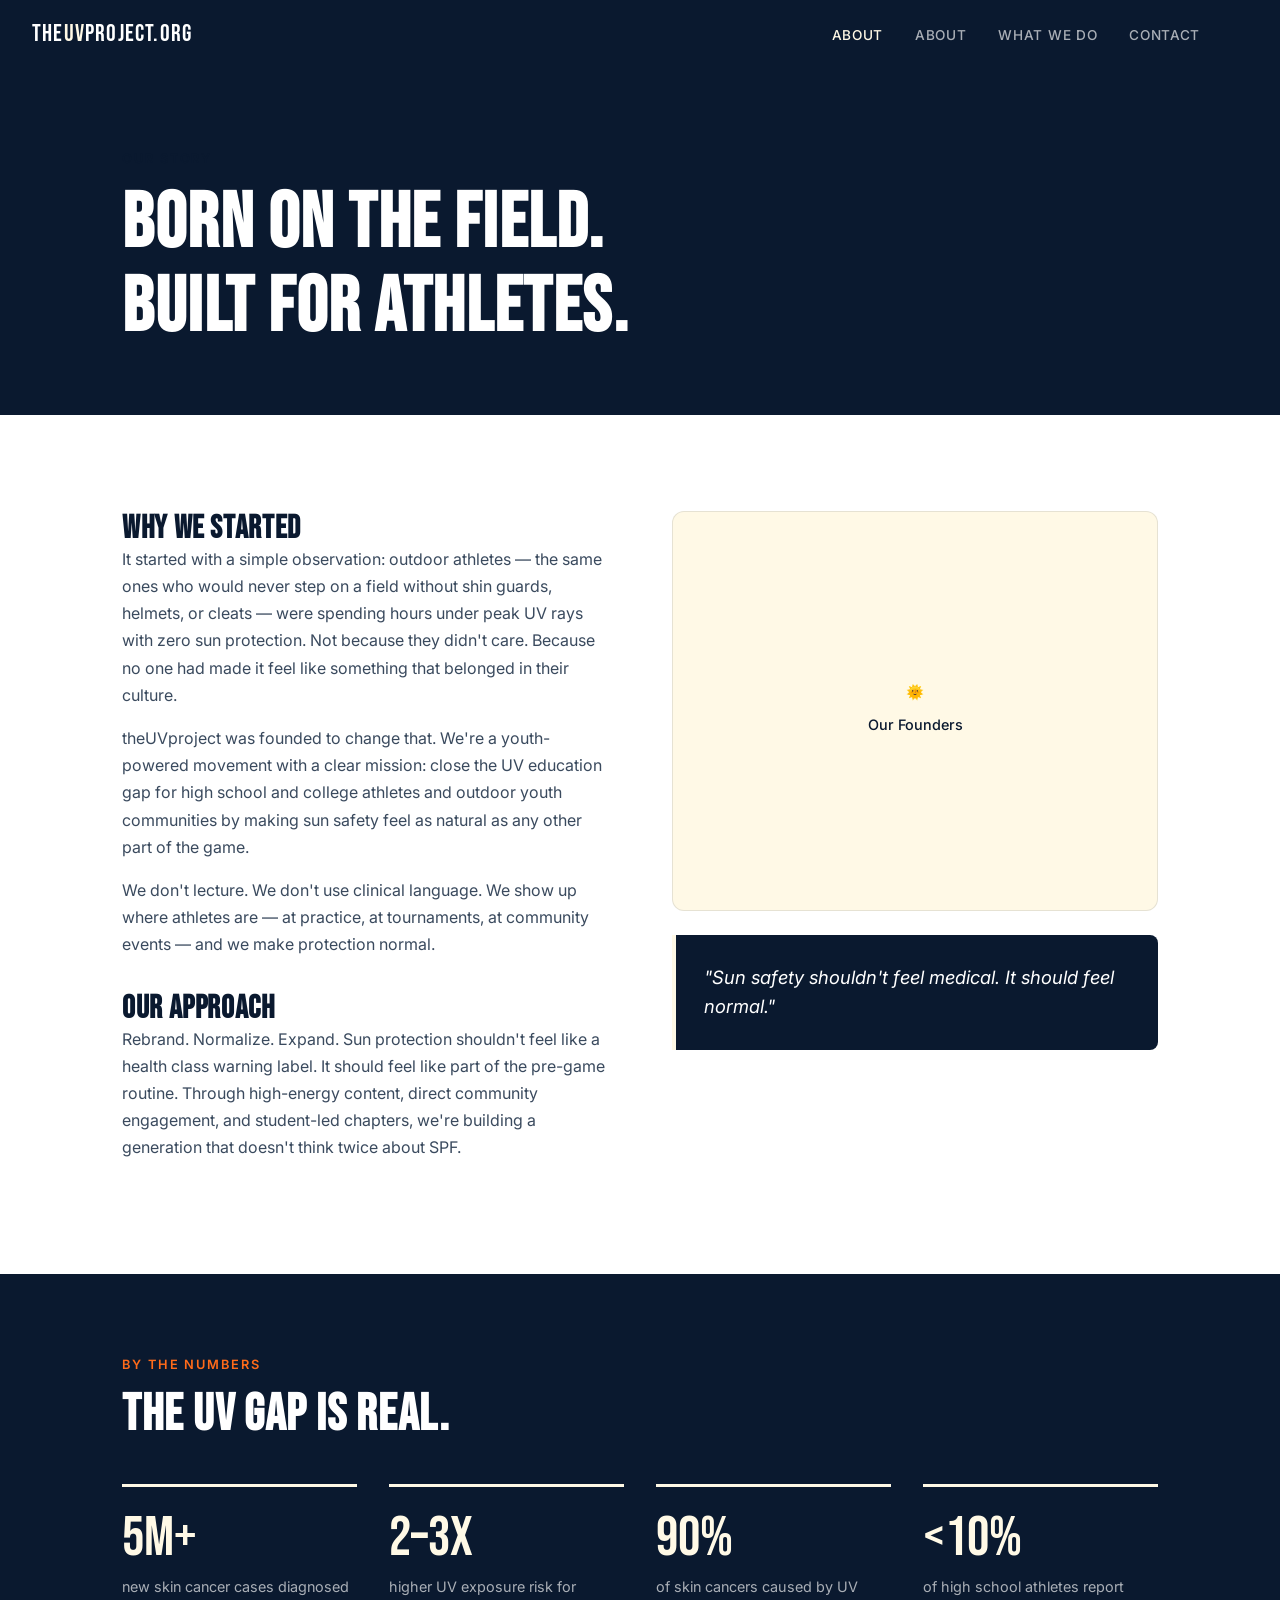
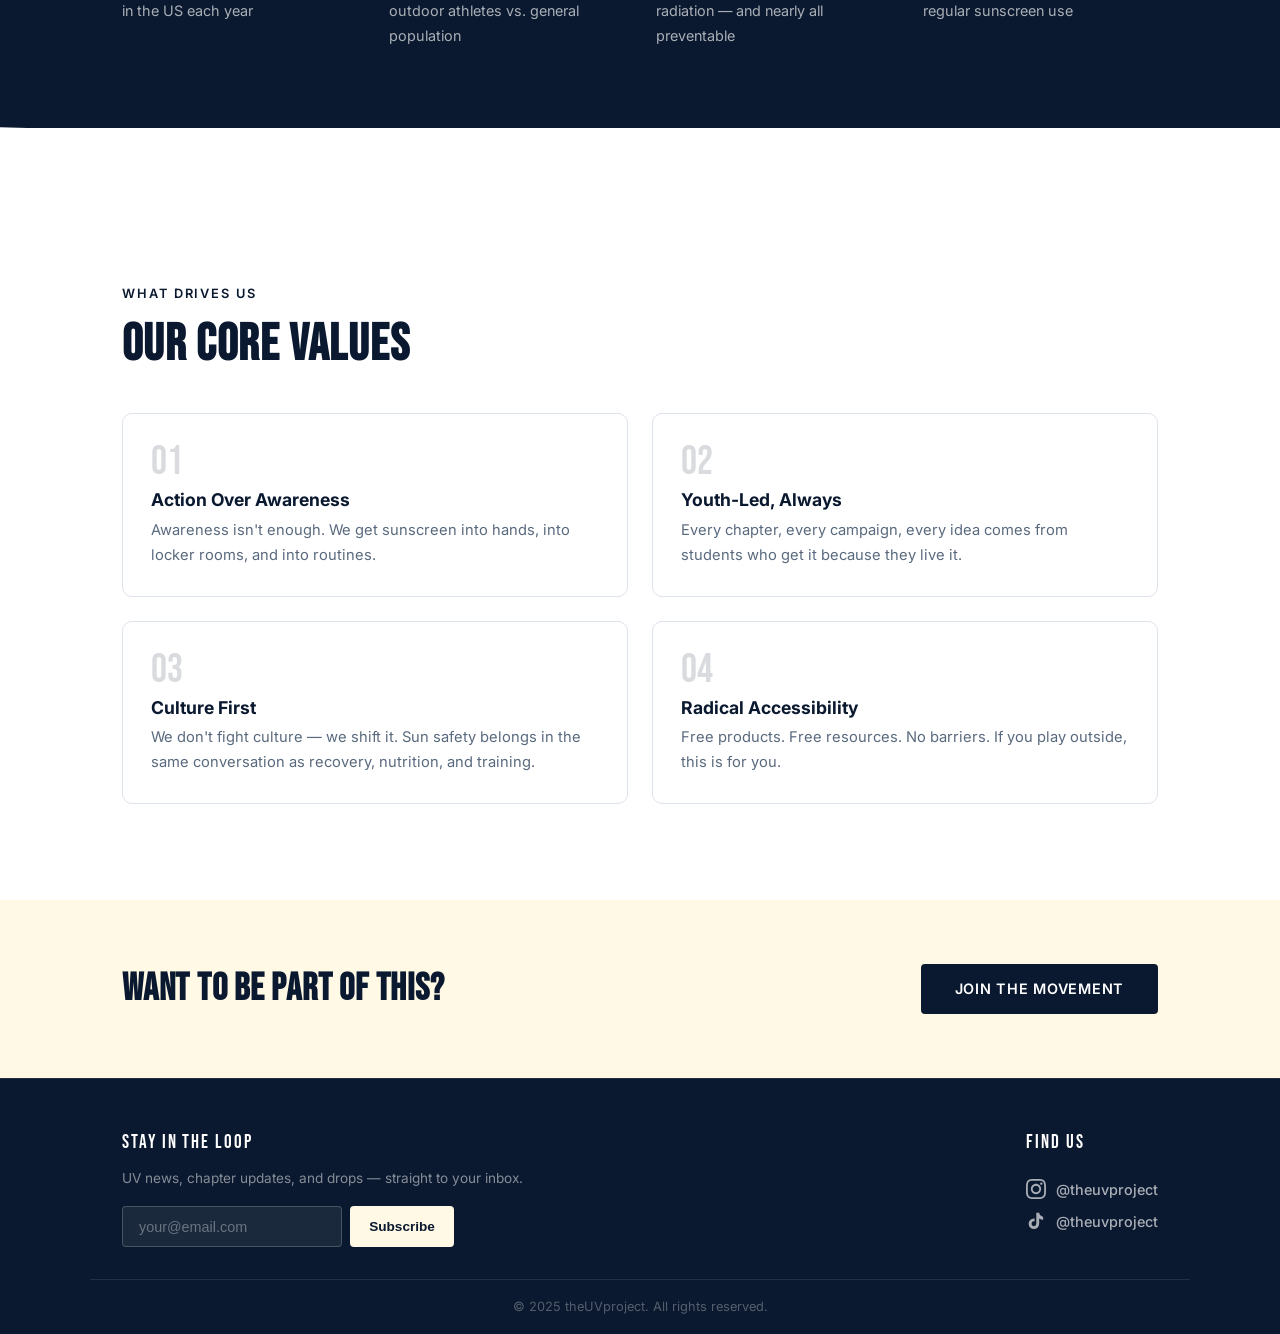
==== commit 85f9cb37: "Update about.html" ====
--- a/about.html
+++ b/about.html
@@ -17,7 +17,7 @@
     </div>
     <button class="nav-toggle" aria-label="Menu">&#9776;</button>
     <ul class="nav-links">
-      <li><a href="/" class="active">Home</a></li>
+      <li><a href="/" class="active">About</a></li>
       <li><a href="/about">About</a></li>
       <li><a href="/services">What We Do</a></li>
       <li><a href="/contact">Contact</a></li>
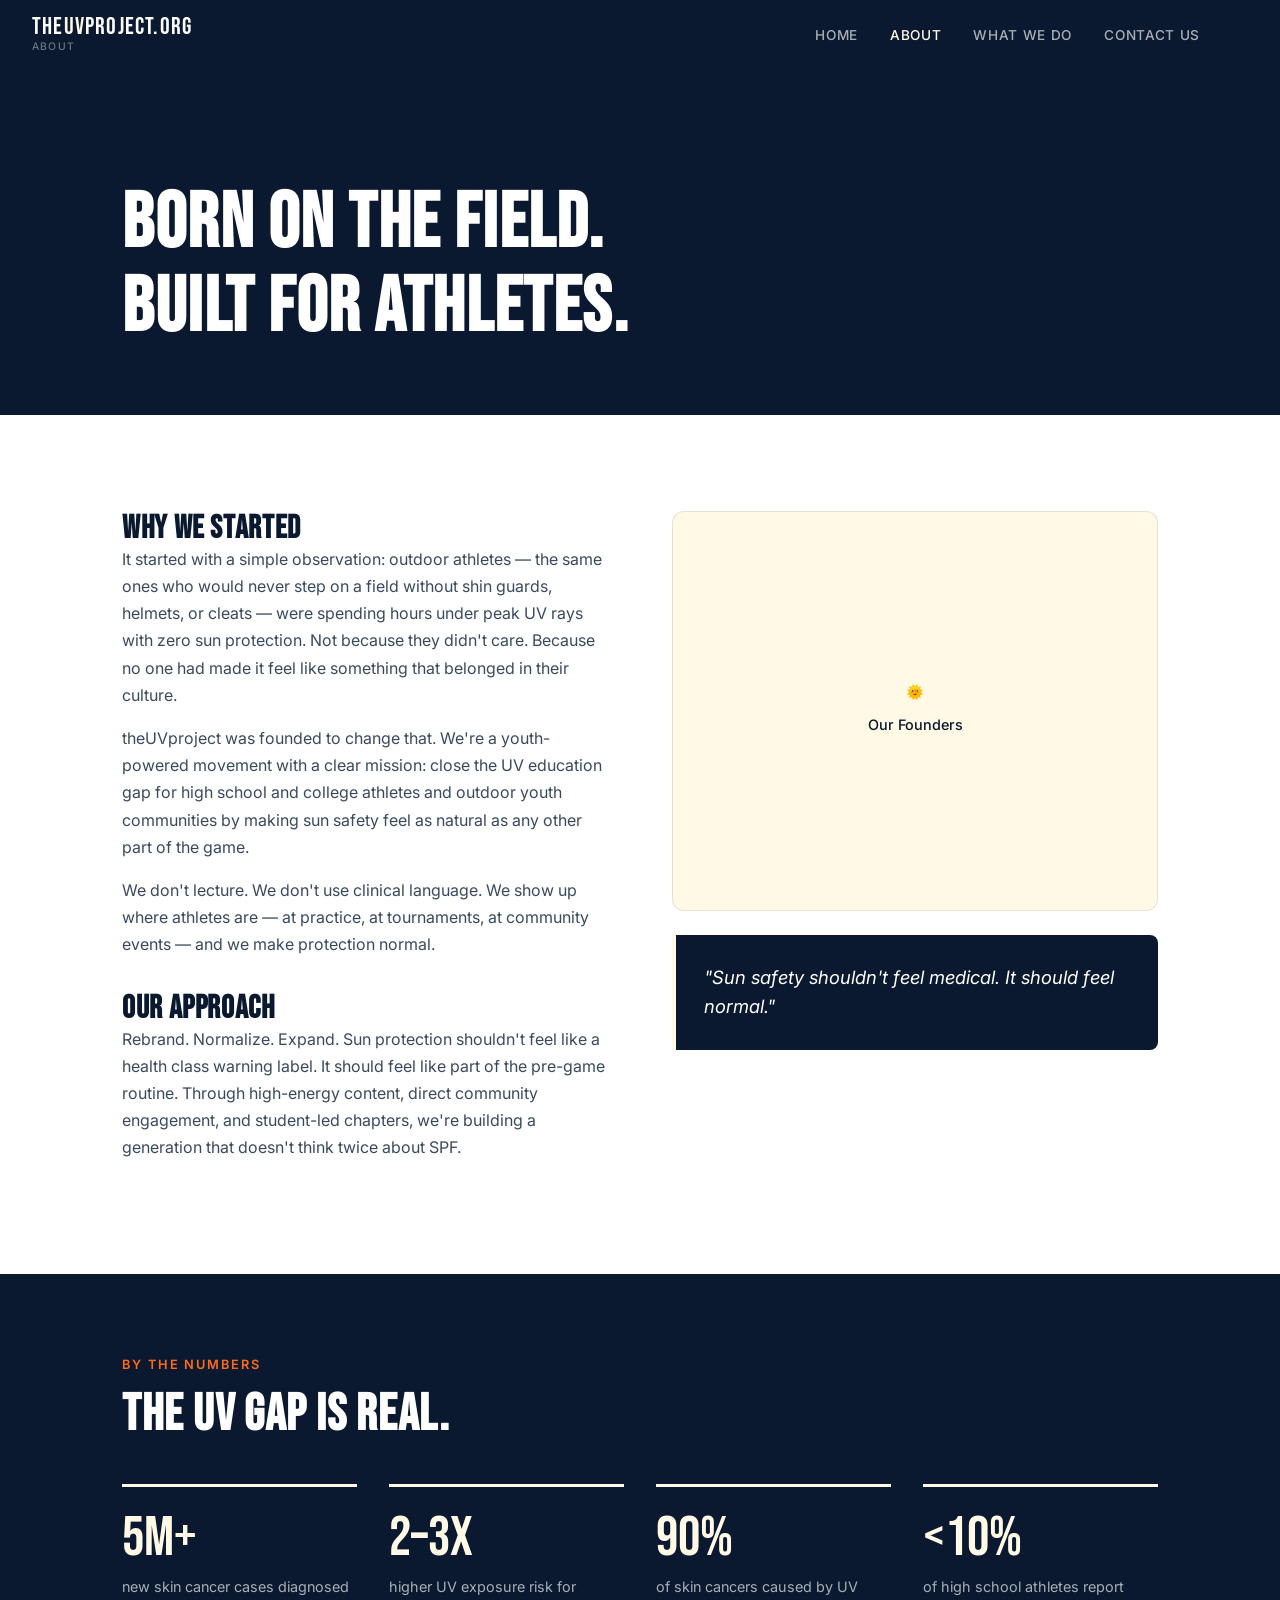
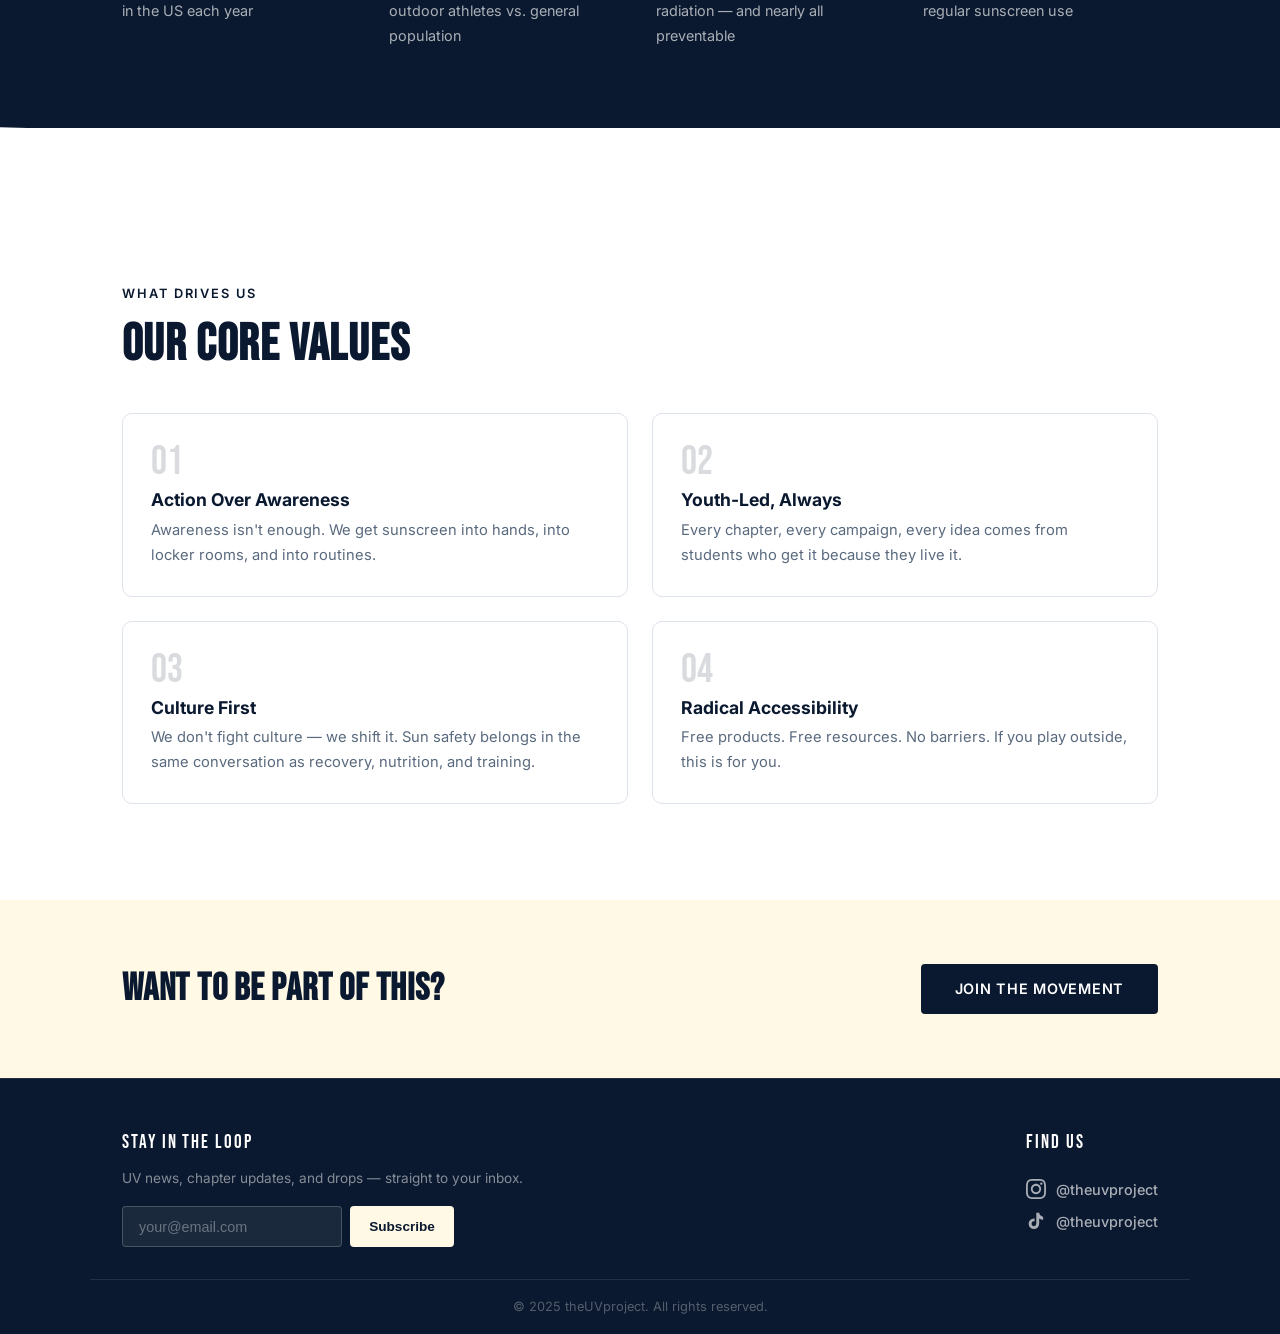
==== commit 757eb919: "Update about.html" ====
--- a/about.html
+++ b/about.html
@@ -14,13 +14,14 @@
   <nav class="nav">
     <div class="nav-left">
       <a href="/" class="nav-logo">the<span>UV</span>project.org</a>
+      <span class="nav-page-label">About</span>
     </div>
     <button class="nav-toggle" aria-label="Menu">&#9776;</button>
     <ul class="nav-links">
-      <li><a href="/" class="active">About</a></li>
-      <li><a href="/about">About</a></li>
+      <li><a href="/">Home</a></li>
+      <li><a href="/about" class="active">About</a></li>
       <li><a href="/services">What We Do</a></li>
-      <li><a href="/contact">Contact</a></li>
+      <li><a href="/contact">Contact Us</a></li>
       <li id="google_translate_element"></li>
     </ul>
   </nav>
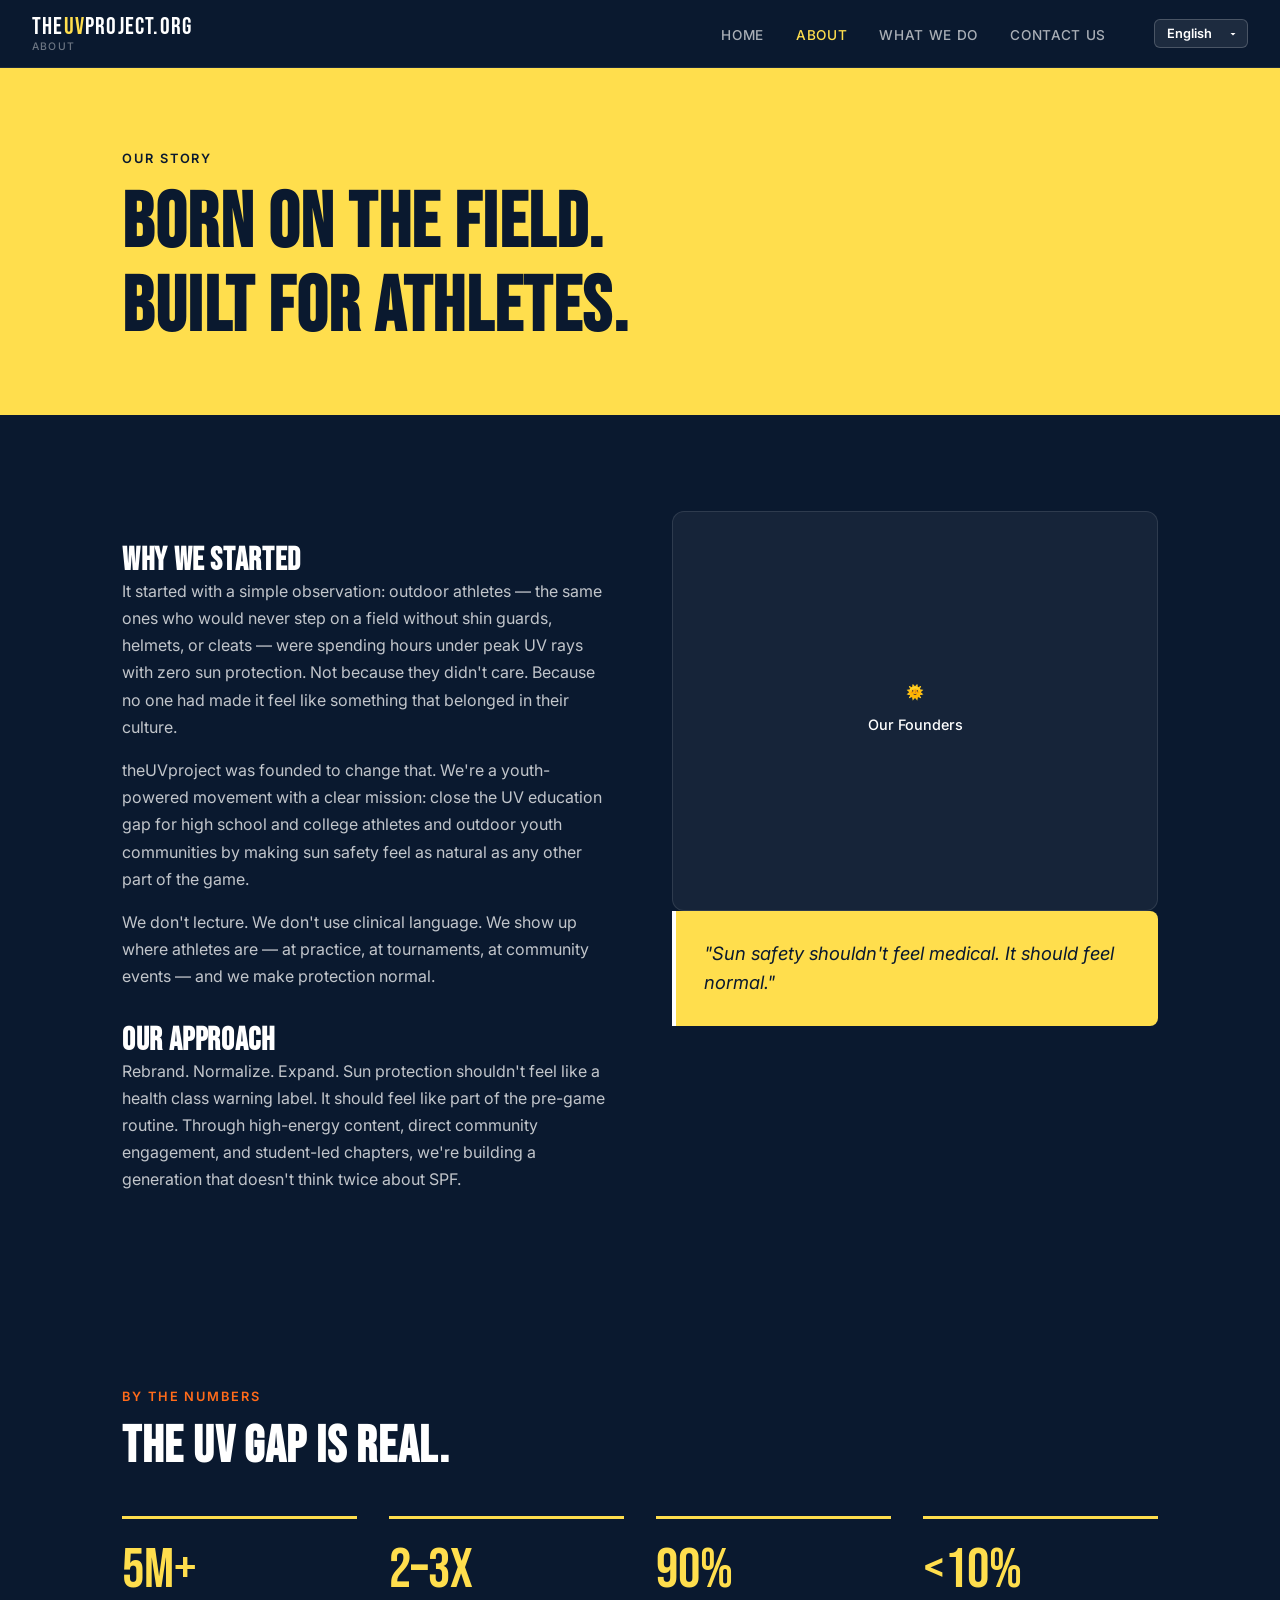
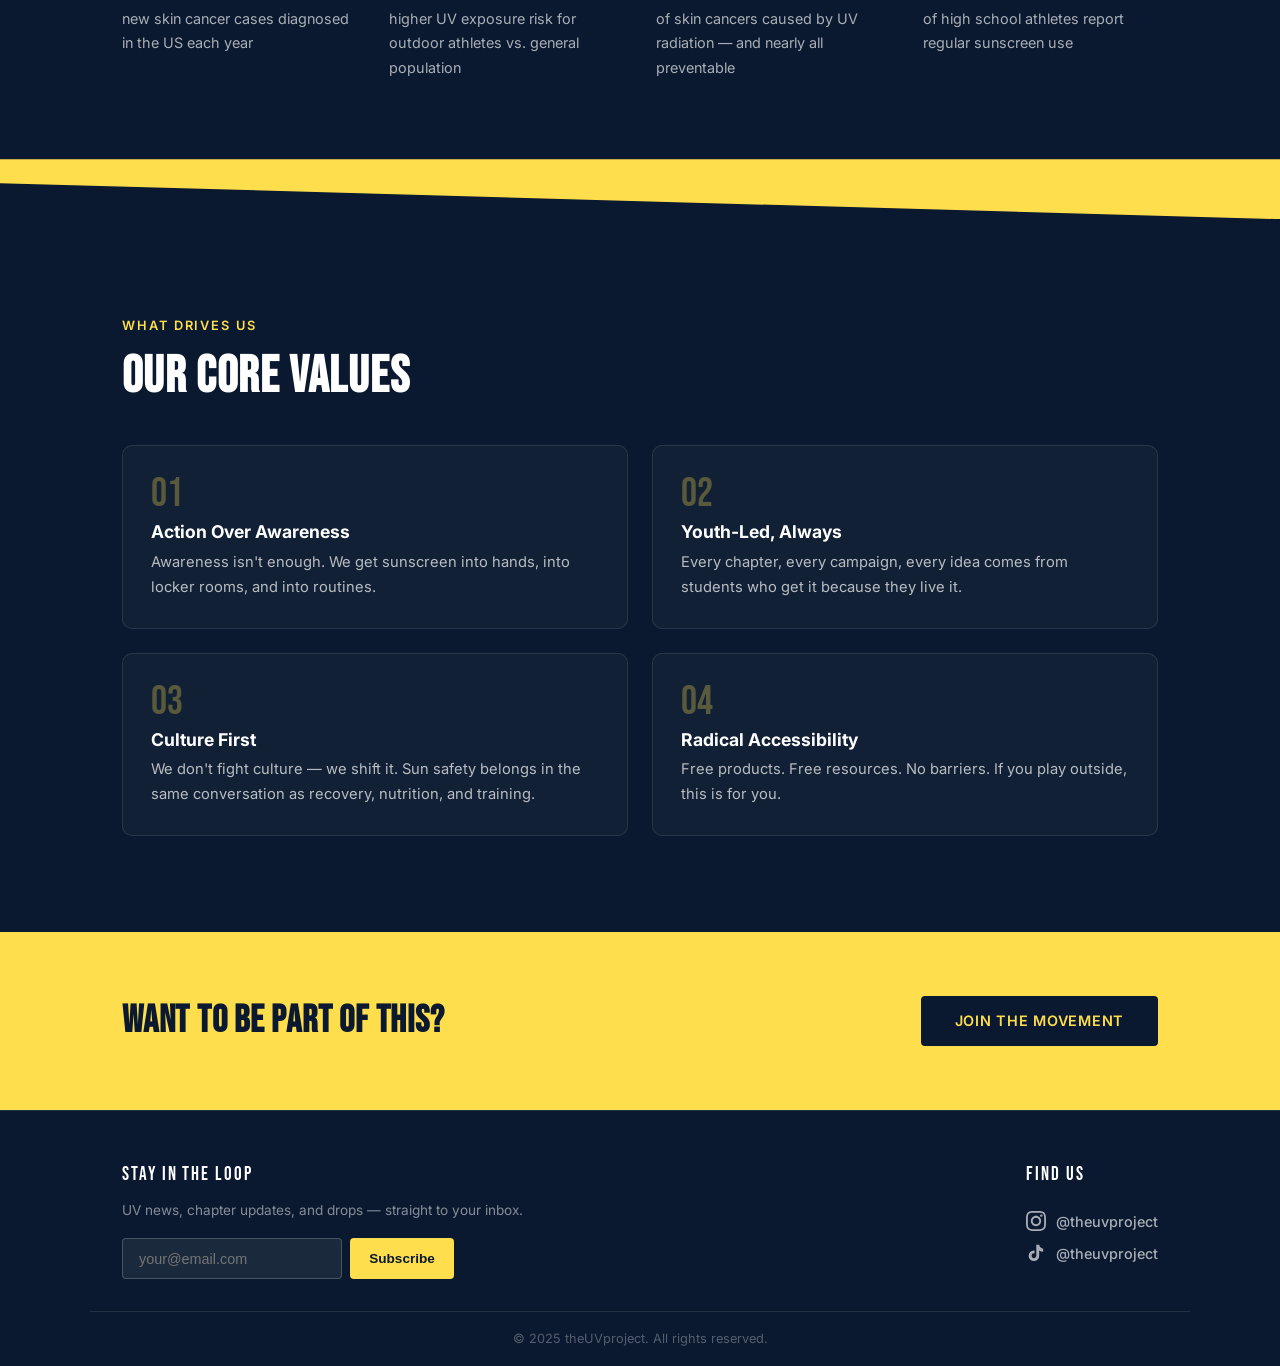
==== commit 93f1bf08: "Update about.html" ====
--- a/about.html
+++ b/about.html
@@ -11,6 +11,8 @@
 </head>
 <body>
 
+  <div id="google_translate_element"></div>
+
   <nav class="nav">
     <div class="nav-left">
       <a href="/" class="nav-logo">the<span>UV</span>project.org</a>
@@ -22,7 +24,14 @@
       <li><a href="/about" class="active">About</a></li>
       <li><a href="/services">What We Do</a></li>
       <li><a href="/contact">Contact Us</a></li>
-      <li id="google_translate_element"></li>
+      <li class="lang-selector-container">
+        <select id="custom_lang_selector" class="custom-lang-select">
+          <option value="en">English</option>
+          <option value="es">Español</option>
+          <option value="fr">Français</option>
+          <option value="zh-CN">中文</option>
+        </select>
+      </li>
     </ul>
   </nav>
 
--- a/styles.css
+++ b/styles.css
@@ -1,14 +1,14 @@
 /* ===========================
    theUVproject — styles.css
-   Palette: Navy, White, Light Yellow
+   Palette: Navy, White, Vibrant Yellow
 =========================== */
 
 *, *::before, *::after { box-sizing: border-box; margin: 0; padding: 0; }
 
 :root {
   --navy: #0A192F;         
-  --yellow: #FFF9E6;       /* Main Light Yellow */
-  --yellow-light: #FFFFFF; /* Kept white for clean backgrounds */
+  --yellow: #FFDE4D;       /* True Vibrant Yellow */
+  --yellow-light: #FFF9E6; 
   --white: #FFFFFF;
   --text: #0A192F;
   --muted: #5a6a7e;
@@ -20,7 +20,7 @@
 body {
   font-family: 'Inter', sans-serif;
   color: var(--text);
-  background: var(--white);
+  background: var(--navy); /* Swapped background from white to navy */
   padding-top: var(--nav-h);
 }
 
@@ -46,6 +46,7 @@
   justify-content: space-between;
   padding: 0 2rem;
   z-index: 1000;
+  border-bottom: 1px solid rgba(255,255,255,0.08);
 }
 
 .nav-left {
@@ -97,23 +98,42 @@
   cursor: pointer;
 }
 
-/* Google Translate Widget Styling */
-#google_translate_element { margin-left: 1rem; }
-.goog-te-gadget-simple {
-  background-color: rgba(255,255,255,0.1) !important;
-  border: 1px solid rgba(255,255,255,0.2) !important;
-  padding: 4px 8px !important;
-  border-radius: 4px;
-}
-.goog-te-gadget-simple span { color: var(--white) !important; font-family: 'Inter', sans-serif; font-size: 0.8rem; }
-.goog-te-menu-value span:nth-child(5) { display:none; }
-.goog-te-menu-value span:nth-child(3) { border-left: none !important; }
+/* --- UPGRADED TRANSLATE DROPDOWN GUI --- */
+.lang-selector-container {
+  margin-left: 1rem;
+  position: relative;
+}
+.custom-lang-select {
+  background: rgba(255, 255, 255, 0.08);
+  border: 1px solid rgba(255, 255, 255, 0.2);
+  color: var(--white);
+  padding: 6px 12px;
+  font-size: 0.8rem;
+  font-family: 'Inter', sans-serif;
+  border-radius: 6px;
+  font-weight: 600;
+  cursor: pointer;
+  outline: none;
+  transition: all 0.2s;
+  appearance: none;
+  -webkit-appearance: none;
+  padding-right: 28px;
+  background-image: url("data:image/svg+xml;utf8,<svg xmlns='http://www.w3.org/2000/svg' width='12' height='12' fill='white' viewBox='0 0 24 24'><path d='M7 10l5 5 5-5z'/></svg>");
+  background-repeat: no-repeat;
+  background-position: right 8px center;
+}
+.custom-lang-select:hover {
+  background: rgba(255, 255, 255, 0.15);
+  border-color: var(--yellow);
+}
+/* Completely hide ugly layout items injected by standard Google translate widget */
+#google_translate_element { display: none !important; }
 body { top: 0 !important; }
-.skiptranslate iframe { display: none !important; }
+.skiptranslate, .goog-te-banner-frame { display: none !important; visibility: hidden !important; }
 
 /* ---- HERO ---- */
 .hero {
-  background: var(--navy);
+  background: var(--yellow); /* Swapped from Navy to Yellow */
   min-height: calc(100vh - var(--nav-h));
   display: flex;
   align-items: center;
@@ -138,17 +158,17 @@
   font-size: 0.85rem;
   letter-spacing: 0.15em;
   text-transform: uppercase;
-  color: var(--yellow);
+  color: var(--navy); /* Swapped to Navy for readability against yellow */
   font-weight: 600;
 }
 .hero-headline {
   font-size: clamp(3.5rem, 10vw, 8rem);
-  color: var(--white);
+  color: var(--navy); /* Swapped to Navy */
   line-height: 0.95;
 }
 .hero-sub {
   font-size: 1.15rem;
-  color: rgba(255,255,255,0.75);
+  color: rgba(10,25,47,0.85); /* Dark text for light yellow background */
   max-width: 520px;
   line-height: 1.6;
 }
@@ -168,39 +188,40 @@
   border: 2px solid transparent;
 }
 .btn-primary {
-  background: var(--yellow);
-  color: var(--navy);
-  border-color: var(--yellow);
+  background: var(--navy); /* Swapped color rules */
+  color: var(--yellow);
+  border-color: var(--navy);
 }
 .btn-primary:hover { opacity: 0.9; transform: translateY(-2px); }
 .btn-ghost {
   background: transparent;
-  color: var(--white);
-  border-color: rgba(255,255,255,0.4);
-}
-.btn-ghost:hover { border-color: var(--white); }
+  color: var(--navy);
+  border-color: rgba(10,25,47,0.3);
+}
+.btn-ghost:hover { border-color: var(--navy); background: rgba(10,25,47,0.05); }
 .btn-full { width: 100%; text-align: center; }
 
 /* ---- STAT BAR ---- */
 .stat-bar {
-  background: var(--yellow);
+  background: var(--navy); /* Swapped from Yellow to Navy */
   display: flex;
   align-items: center;
   justify-content: center;
   gap: 2rem;
   padding: 1.2rem 2rem;
   flex-wrap: wrap;
+  border-bottom: 1px solid rgba(255,255,255,0.1);
 }
 .stat-item { display: flex; flex-direction: column; align-items: center; }
-.stat-num { font-family: 'Bebas Neue', sans-serif; font-size: 1.8rem; color: var(--navy); line-height: 1; }
-.stat-label { font-size: 0.75rem; color: rgba(11,31,58,0.7); text-transform: uppercase; letter-spacing: 0.05em; }
-.stat-divider { color: rgba(11,31,58,0.3); font-size: 1.5rem; }
+.stat-num { font-family: 'Bebas Neue', sans-serif; font-size: 1.8rem; color: var(--yellow); line-height: 1; }
+.stat-label { font-size: 0.75rem; color: rgba(255,255,255,0.6); text-transform: uppercase; letter-spacing: 0.05em; }
+.stat-divider { color: rgba(255,255,255,0.2); font-size: 1.5rem; }
 
 /* ---- LAYOUT UTILITIES ---- */
 .container { max-width: 1100px; margin: 0 auto; padding: 0 2rem; }
 .section { padding: 6rem 0; }
-.section-light { background: var(--white); }
-.section-dark { background: var(--navy); }
+.section-light { background: var(--navy); color: var(--white); } /* Swapped light/dark targets */
+.section-dark { background: var(--yellow); color: var(--navy); }
 .two-col { display: grid; grid-template-columns: 1fr 1fr; gap: 4rem; align-items: center; }
 .two-col.reverse > *:first-child { order: 2; }
 .two-col.reverse > *:last-child { order: 1; }
@@ -209,18 +230,18 @@
   font-size: 0.8rem;
   letter-spacing: 0.15em;
   text-transform: uppercase;
-  color: var(--navy);
+  color: var(--yellow);
   font-weight: 600;
   margin-bottom: 0.75rem;
   display: block;
 }
-.section-dark .section-eyebrow { color: var(--yellow); }
-.section-title { margin-bottom: 2.5rem; color: var(--navy); }
-.section-dark .section-title { color: var(--white); }
+.section-dark .section-eyebrow { color: var(--navy); }
+.section-title { margin-bottom: 2.5rem; color: var(--white); }
+.section-dark .section-title { color: var(--navy); }
 
 /* ---- LINK ARROW ---- */
 .link-arrow {
-  color: var(--navy);
+  color: var(--yellow);
   font-weight: 600;
   font-size: 0.9rem;
   letter-spacing: 0.03em;
@@ -228,12 +249,12 @@
   margin-top: 1rem;
   transition: opacity 0.2s;
 }
-.section-dark .link-arrow { color: var(--yellow); }
+.section-dark .link-arrow { color: var(--navy); }
 .link-arrow:hover { opacity: 0.75; text-decoration: underline; }
 
 /* ---- IMG PLACEHOLDERS ---- */
 .img-placeholder {
-  background: var(--yellow);
+  background: rgba(255,255,255,0.05);
   border-radius: 12px;
   display: flex;
   flex-direction: column;
@@ -241,10 +262,15 @@
   justify-content: center;
   gap: 0.75rem;
   min-height: 300px;
-  color: var(--navy);
+  color: var(--white);
   font-size: 0.9rem;
   font-weight: 500;
-  border: 1px solid rgba(10,25,47,0.1);
+  border: 1px solid rgba(255,255,255,0.1);
+}
+.section-dark .img-placeholder {
+  background: rgba(10,25,47,0.05);
+  color: var(--navy);
+  border-color: rgba(10,25,47,0.1);
 }
 .tall-placeholder { min-height: 400px; }
 
@@ -272,13 +298,9 @@
 /* ---- DIAGONAL DIVIDER ---- */
 .diagonal-divider {
   height: 60px;
-  background: var(--navy);
+  background: var(--yellow);
   clip-path: polygon(0 0, 100% 0, 100% 100%, 0 40%);
   margin-top: -1px;
-}
-.diagonal-light {
-  background: var(--white);
-  clip-path: polygon(0 0, 100% 60%, 100% 100%, 0 100%);
 }
 
 /* ---- CTA BAND ---- */
@@ -297,10 +319,9 @@
 .cta-band .btn-primary {
   background: var(--navy);
   border-color: var(--navy);
-  color: var(--white);
+  color: var(--yellow);
   white-space: nowrap;
 }
-.cta-band .btn-primary:hover { background: #162a4a; }
 
 /* ---- FOOTER ---- */
 .footer {
@@ -342,10 +363,8 @@
   font-size: 0.9rem;
   width: 220px;
   outline: none;
-  transition: border-color 0.2s;
 }
 .newsletter-form input:focus { border-color: var(--yellow); }
-.newsletter-form input::placeholder { color: rgba(255,255,255,0.35); }
 .newsletter-form button {
   padding: 0.7rem 1.2rem;
   background: var(--yellow);
@@ -355,9 +374,7 @@
   font-weight: 700;
   font-size: 0.85rem;
   cursor: pointer;
-  transition: opacity 0.2s;
-}
-.newsletter-form button:hover { opacity: 0.9; }
+}
 
 .footer-social { display: flex; flex-direction: column; gap: 0.75rem; }
 .social-link {
@@ -367,40 +384,32 @@
   color: rgba(255,255,255,0.65);
   font-size: 0.9rem;
   font-weight: 500;
-  transition: color 0.2s;
 }
 .social-link:hover { color: var(--yellow); }
-
-.footer-bottom {
-  text-align: center;
-  padding: 1rem;
-  color: rgba(255,255,255,0.3);
-  font-size: 0.8rem;
-}
+.footer-bottom { text-align: center; padding: 1rem; color: rgba(255,255,255,0.3); font-size: 0.8rem; }
 
 /* ---- PAGE HERO ---- */
 .page-hero {
-  background: var(--navy);
+  background: var(--yellow); /* Changed to Yellow */
   padding: 5rem 2rem 4rem;
   overflow: hidden;
 }
+.page-hero .section-eyebrow { color: var(--navy); }
 .page-title {
   font-size: clamp(2.8rem, 6vw, 5.5rem);
-  color: var(--white);
+  color: var(--navy); /* Swapped to navy */
   margin-top: 0.75rem;
 }
 
 /* ---- ABOUT PAGE ---- */
 .story-layout { align-items: flex-start; }
-.story-text h2 { font-size: 2rem; margin-top: 2rem; }
-.story-text h2:first-child { margin-top: 0; }
-.story-text p { color: #3a4a5e; margin-bottom: 1rem; }
-.story-visual { display: flex; flex-direction: column; gap: 1.5rem; }
+.story-text h2 { font-size: 2rem; margin-top: 2rem; color: var(--white); }
+.story-text p { color: rgba(255,255,255,0.75); margin-bottom: 1rem; }
 .pull-quote {
-  background: var(--navy);
-  color: var(--white);
+  background: var(--yellow);
+  color: var(--navy);
   padding: 1.75rem;
-  border-left: 4px solid var(--yellow);
+  border-left: 4px solid var(--white);
   border-radius: 0 8px 8px 0;
   font-size: 1.15rem;
   line-height: 1.6;
@@ -408,226 +417,64 @@
 }
 
 /* Stats Section */
-.stats-section {
-  background: var(--navy);
-  padding: 5rem 0;
-}
-.stats-grid {
-  display: grid;
-  grid-template-columns: repeat(4, 1fr);
-  gap: 2rem;
-  margin-top: 2.5rem;
-}
-.stat-block {
-  border-top: 3px solid var(--yellow);
-  padding-top: 1.5rem;
-}
-.big-num {
-  font-family: 'Bebas Neue', sans-serif;
-  font-size: 3.5rem;
-  color: var(--yellow);
-  line-height: 1;
-  margin-bottom: 0.5rem;
-}
+.stats-section { background: var(--navy); padding: 5rem 0; }
+.stats-grid { display: grid; grid-template-columns: repeat(4, 1fr); gap: 2rem; margin-top: 2.5rem; }
+.stat-block { border-top: 3px solid var(--yellow); padding-top: 1.5rem; }
+.big-num { font-family: 'Bebas Neue', sans-serif; font-size: 3.5rem; color: var(--yellow); line-height: 1; margin-bottom: 0.5rem; }
 .stat-block p { color: rgba(255,255,255,0.65); font-size: 0.9rem; }
 
 /* Values */
-.values-grid {
-  display: grid;
-  grid-template-columns: repeat(2, 1fr);
-  gap: 1.5rem;
-}
-.value-card {
-  background: var(--white);
-  border: 1px solid #dde3ea;
-  border-radius: 10px;
-  padding: 1.75rem;
-  transition: box-shadow 0.2s;
-}
-.value-card:hover { box-shadow: 0 8px 24px rgba(10,25,47,0.08); }
-.value-num {
-  font-family: 'Bebas Neue', sans-serif;
-  font-size: 2.5rem;
-  color: var(--navy);
-  opacity: 0.15;
-  line-height: 1;
-  display: block;
-  margin-bottom: 0.5rem;
-}
-.value-card h3 { color: var(--navy); }
-.value-card p { color: var(--muted); font-size: 0.92rem; margin-top: 0.4rem; }
+.values-grid { display: grid; grid-template-columns: repeat(2, 1fr); gap: 1.5rem; }
+.value-card { background: rgba(255,255,255,0.03); border: 1px solid rgba(255,255,255,0.1); border-radius: 10px; padding: 1.75rem; }
+.value-num { font-family: 'Bebas Neue', sans-serif; font-size: 2.5rem; color: var(--yellow); opacity: 0.3; line-height: 1; display: block; margin-bottom: 0.5rem; }
+.value-card h3 { color: var(--white); }
+.value-card p { color: rgba(255,255,255,0.7); font-size: 0.92rem; margin-top: 0.4rem; }
 
 /* ---- SERVICES PAGE ---- */
 .pillar-section { padding: 5rem 0; }
-.pillar-visual { display: flex; flex-direction: column; gap: 1.25rem; }
-.pillar-badge {
-  display: inline-flex;
-  align-items: center;
-  gap: 0.6rem;
-  padding: 0.5rem 1rem;
-  border-radius: 100px;
-  font-size: 0.85rem;
-  font-weight: 700;
-  text-transform: uppercase;
-  letter-spacing: 0.08em;
-  width: fit-content;
-  background: var(--yellow);
-  color: var(--navy);
-}
-
-.pillar-text h2 { font-size: clamp(1.8rem, 3vw, 2.5rem); margin-bottom: 1rem; color: var(--navy); }
-.section-dark .pillar-text h2 { color: var(--white); }
-.pillar-text p { color: #3a4a5e; margin-bottom: 1rem; }
-.section-dark .pillar-text p { color: rgba(255,255,255,0.8); }
-
-.feature-list {
-  list-style: none;
-  display: flex;
-  flex-direction: column;
-  gap: 0.6rem;
-  margin-top: 1rem;
-}
-.feature-list li {
-  padding-left: 1.4rem;
-  position: relative;
-  color: #3a4a5e;
-  font-size: 0.95rem;
-}
-.feature-list li::before {
-  content: '—';
-  position: absolute;
-  left: 0;
-  color: var(--navy);
-  font-weight: 700;
-}
-.feature-list-dark li { color: rgba(255,255,255,0.75); }
-.feature-list-dark li::before { color: var(--yellow); }
-
-/* Audience grid */
-.audience-grid {
-  display: grid;
-  grid-template-columns: repeat(3, 1fr);
-  gap: 1rem;
-  margin-top: 2.5rem;
-}
-.audience-card {
-  background: rgba(255,255,255,0.04);
-  border: 1px solid rgba(255,255,255,0.08);
-  border-radius: 8px;
-  padding: 1.25rem;
-  color: rgba(255,255,255,0.8);
-  font-weight: 500;
-  font-size: 0.95rem;
-  text-align: center;
-  transition: border-color 0.2s, background 0.2s;
-}
-.audience-card:hover { border-color: var(--yellow); background: rgba(255,249,230,0.05); }
+.pillar-badge { display: inline-flex; align-items: center; gap: 0.6rem; padding: 0.5rem 1rem; border-radius: 100px; font-size: 0.85rem; font-weight: 700; text-transform: uppercase; letter-spacing: 0.08em; width: fit-content; background: var(--yellow); color: var(--navy); }
+.section-dark .pillar-badge { background: var(--navy); color: var(--yellow); }
+
+.feature-list { list-style: none; display: flex; flex-direction: column; gap: 0.6rem; margin-top: 1rem; }
+.feature-list li { padding-left: 1.4rem; position: relative; color: rgba(255,255,255,0.75); font-size: 0.95rem; }
+.feature-list li::before { content: '—'; position: absolute; left: 0; color: var(--yellow); font-weight: 700; }
+.feature-list-dark li { color: rgba(10,25,47,0.85); }
+.feature-list-dark li::before { color: var(--navy); }
+
+.audience-grid { display: grid; grid-template-columns: repeat(3, 1fr); gap: 1rem; margin-top: 2.5rem; }
+.audience-card { background: rgba(255,255,255,0.04); border: 1px solid rgba(255,255,255,0.08); border-radius: 8px; padding: 1.25rem; color: rgba(255,255,255,0.8); font-weight: 500; font-size: 0.95rem; text-align: center; }
 
 /* ---- CONTACT PAGE ---- */
 .contact-layout { display: grid; grid-template-columns: 1.4fr 1fr; gap: 4rem; align-items: flex-start; }
-.contact-form-wrap h2 { font-size: 2rem; margin-bottom: 0.5rem; color: var(--navy); }
-
+.contact-form-wrap h2 { font-size: 2rem; margin-bottom: 0.5rem; color: var(--white); }
 .contact-form { display: flex; flex-direction: column; gap: 1.25rem; }
 .form-row { display: grid; grid-template-columns: 1fr 1fr; gap: 1.25rem; }
 .form-group { display: flex; flex-direction: column; gap: 0.4rem; }
-.form-group label { font-size: 0.85rem; font-weight: 600; color: var(--navy); text-transform: uppercase; letter-spacing: 0.05em; }
-.form-group input,
-.form-group select,
-.form-group textarea {
-  padding: 0.85rem 1rem;
-  border: 2px solid #dde3ea;
-  border-radius: 6px;
-  font-size: 0.95rem;
-  font-family: 'Inter', sans-serif;
-  color: var(--text);
-  background: var(--white);
-  transition: border-color 0.2s;
-  outline: none;
-  resize: vertical;
-}
-.form-group input:focus,
-.form-group select:focus,
-.form-group textarea:focus { border-color: var(--navy); }
-
-.form-success {
-  background: var(--yellow);
-  color: var(--navy);
-  padding: 1rem;
-  border-radius: 6px;
-  font-weight: 600;
-  margin-top: 0.5rem;
-}
-
-.contact-info { display: flex; flex-direction: column; gap: 1.5rem; }
-.info-card {
-  background: var(--white);
-  border: 1px solid #dde3ea;
-  border-radius: 12px;
-  padding: 1.75rem;
-}
-.info-card h3 { color: var(--navy); margin-bottom: 1rem; }
-.info-item {
-  display: flex;
-  align-items: flex-start;
-  gap: 1rem;
-  margin-bottom: 1rem;
-}
-.info-item:last-child { margin-bottom: 0; }
-.info-label { font-size: 0.75rem; font-weight: 600; text-transform: uppercase; letter-spacing: 0.05em; color: var(--muted); margin-bottom: 0.2rem; }
-.info-item a { color: var(--navy); font-weight: 600; }
-.info-item a:hover { text-decoration: underline; }
-
-.social-link-lg {
-  display: flex;
-  align-items: center;
-  gap: 0.75rem;
-  color: var(--navy);
-  font-weight: 500;
-  font-size: 0.95rem;
-  padding: 0.7rem 0;
-  border-bottom: 1px solid #f0f0f0;
-  transition: opacity 0.2s;
-}
-.social-link-lg:last-child { border-bottom: none; }
-.social-link-lg:hover { opacity: 0.7; }
-
-.response-card { background: var(--navy); border-color: var(--navy); }
-.response-card h3 { color: var(--white); }
-.response-card p { color: rgba(255,255,255,0.7); }
-.response-card strong { color: var(--yellow); }
+.form-group label { font-size: 0.85rem; font-weight: 600; color: var(--white); text-transform: uppercase; letter-spacing: 0.05em; }
+.form-group input, .form-group select, .form-group textarea { padding: 0.85rem 1rem; border: 2px solid rgba(255,255,255,0.15); border-radius: 6px; font-size: 0.95rem; font-family: 'Inter', sans-serif; color: var(--white); background: rgba(255,255,255,0.05); outline: none; }
+.form-group input:focus, .form-group select:focus, .form-group textarea:focus { border-color: var(--yellow); }
+
+.info-card { background: rgba(255,255,255,0.03); border: 1px solid rgba(255,255,255,0.1); border-radius: 12px; padding: 1.75rem; }
+.info-card h3 { color: var(--white); margin-bottom: 1rem; }
+.info-label { font-size: 0.75rem; font-weight: 600; text-transform: uppercase; letter-spacing: 0.05em; color: rgba(255,255,255,0.4); margin-bottom: 0.2rem; }
+.info-item a { color: var(--yellow); font-weight: 600; }
+.social-link-lg { display: flex; align-items: center; gap: 0.75rem; color: var(--white); font-weight: 500; font-size: 0.95rem; padding: 0.7rem 0; border-bottom: 1px solid rgba(255,255,255,0.08); }
+.response-card { background: var(--yellow); }
+.response-card h3, .response-card p { color: var(--navy); }
 
 /* ---- TEASER ABOUT ---- */
 .teaser-text h2 { font-size: clamp(1.6rem, 3vw, 2.4rem); margin-bottom: 1rem; }
-.teaser-text p { color: #3a4a5e; margin-bottom: 1rem; }
-.teaser-img-block .img-placeholder { min-height: 380px; }
+.teaser-text p { color: rgba(255,255,255,0.75); margin-bottom: 1rem; }
 
 /* ---- RESPONSIVE ---- */
 @media (max-width: 900px) {
   .two-col, .contact-layout { grid-template-columns: 1fr; gap: 2.5rem; }
-  .two-col.reverse > *:first-child { order: 0; }
-  .two-col.reverse > *:last-child { order: 0; }
-  .card-grid { grid-template-columns: 1fr 1fr; }
-  .stats-grid { grid-template-columns: 1fr 1fr; }
-  .values-grid { grid-template-columns: 1fr; }
-  .audience-grid { grid-template-columns: 1fr 1fr; }
-  .hero-visual { display: none; }
-  .form-row { grid-template-columns: 1fr; }
-  .footer-inner { flex-direction: column; }
-}
-
+  .card-grid, .stats-grid, .audience-grid { grid-template-columns: 1fr 1fr; }
+  .values-grid, .form-row { grid-template-columns: 1fr; }
+}
 @media (max-width: 600px) {
-  .card-grid { grid-template-columns: 1fr; }
-  .stats-grid { grid-template-columns: 1fr 1fr; }
-  .audience-grid { grid-template-columns: 1fr; }
+  .card-grid, .audience-grid { grid-template-columns: 1fr; }
   .nav-links { display: none; flex-direction: column; gap: 1rem; position: absolute; top: var(--nav-h); left: 0; right: 0; background: var(--navy); padding: 1.5rem 2rem; border-top: 1px solid rgba(255,255,255,0.1); }
   .nav-links.open { display: flex; }
   .nav-toggle { display: block; }
-  .cta-band-inner { flex-direction: column; text-align: center; }
-  .stat-divider { display: none; }
-  .stat-bar { gap: 1rem; }
-}
-
-@media (prefers-reduced-motion: reduce) {
-  .sun-ring { animation: none; }
-  * { transition: none !important; }
-}
+}
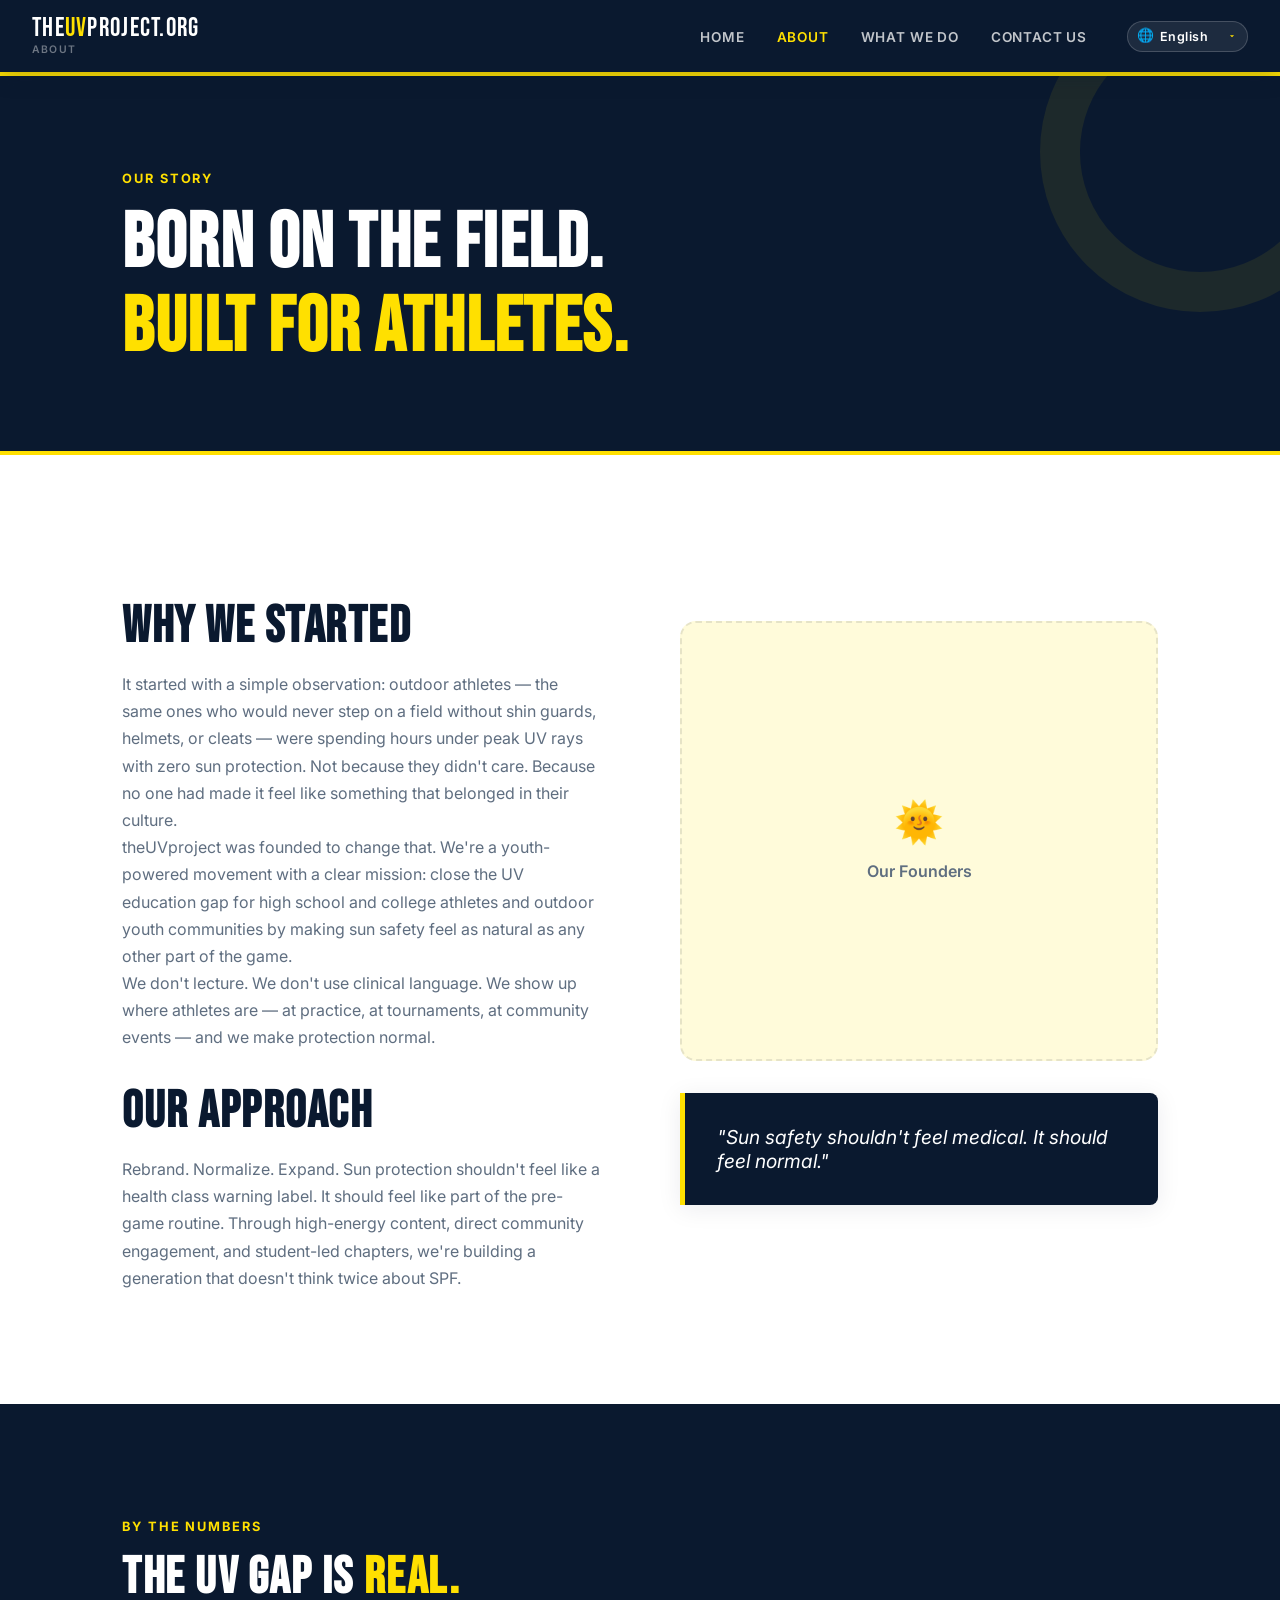
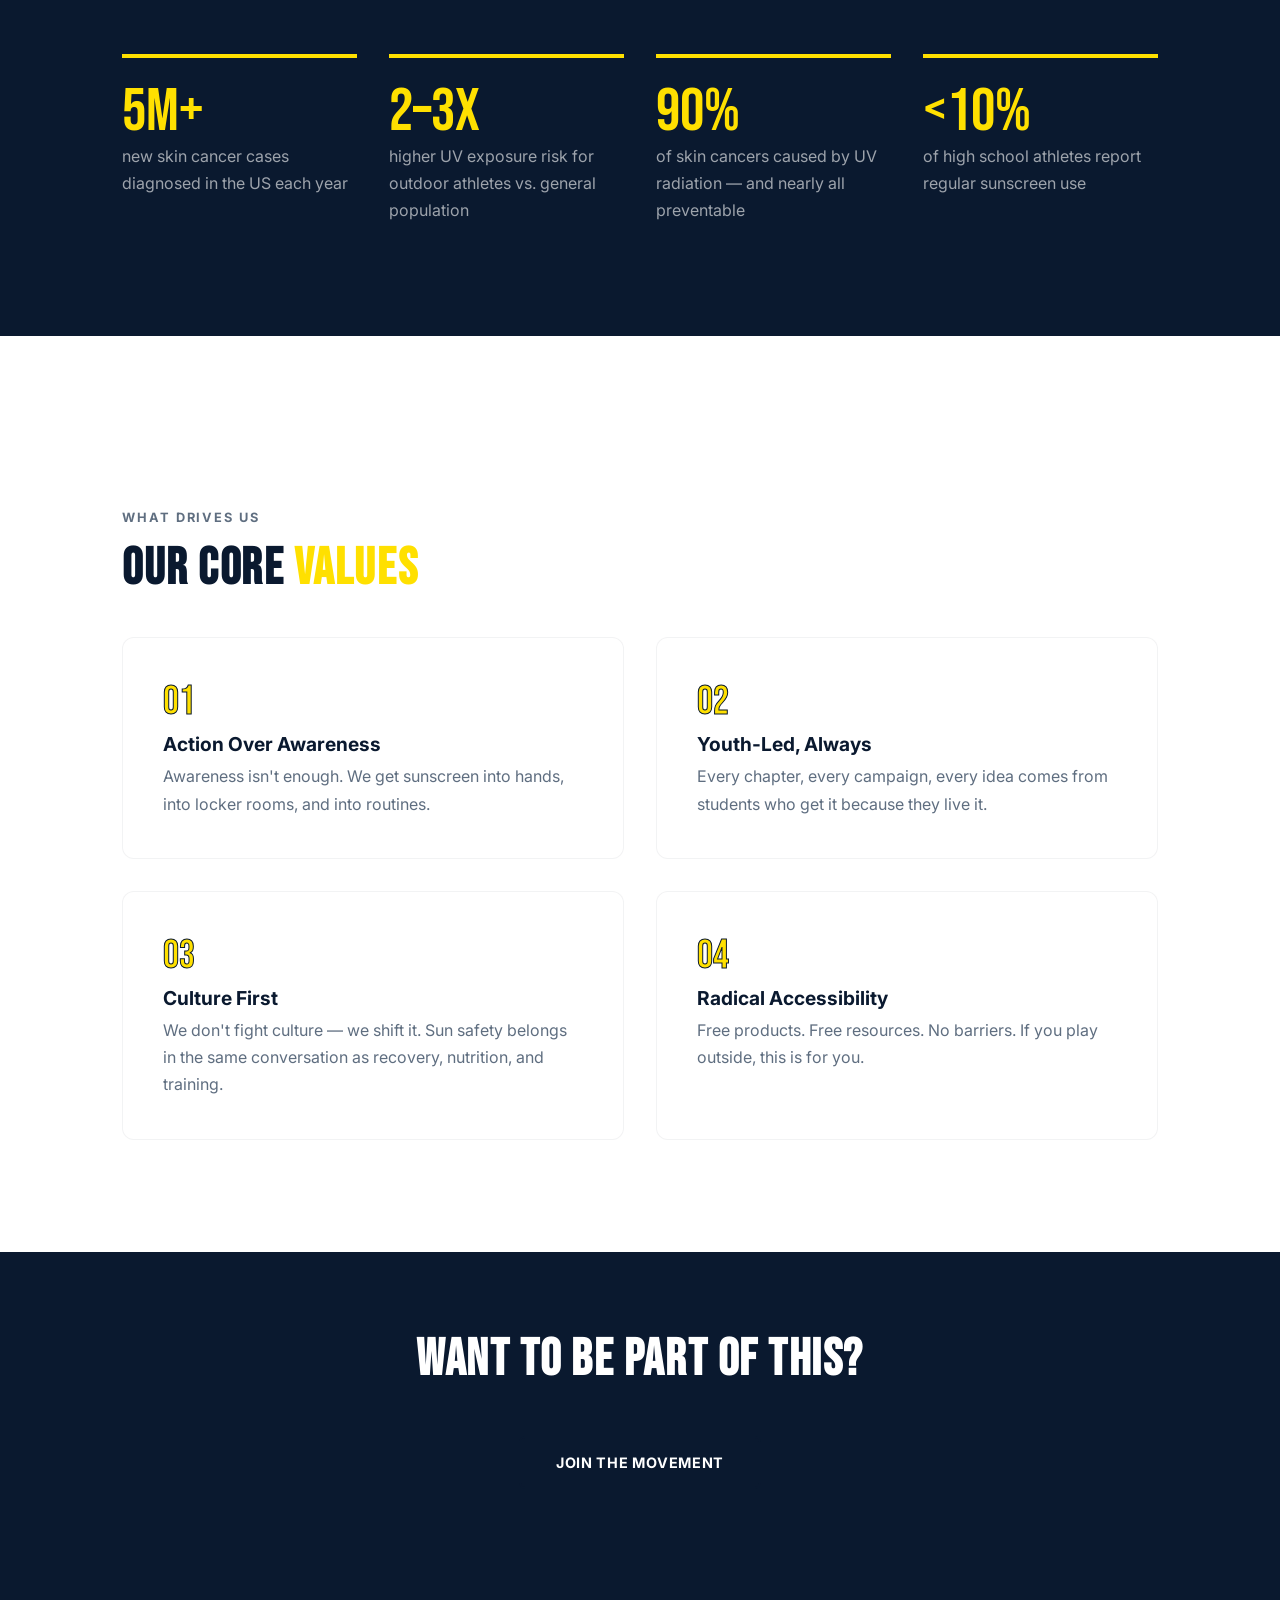
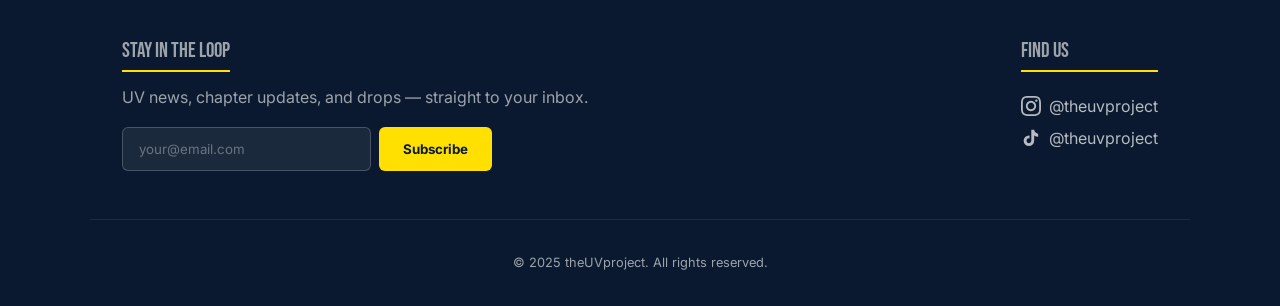
==== commit f7644d54: "Add files via upload" ====
--- a/about.html
+++ b/about.html
@@ -70,8 +70,8 @@
   <!-- STATS BAND -->
   <section class="stats-section">
     <div class="container">
-      <p class="section-eyebrow" style="color:#FF6B1A;">By the Numbers</p>
-      <h2 class="section-title" style="color:#fff;">The UV Gap Is <span class="orange">Real.</span></h2>
+      <p class="section-eyebrow">By the Numbers</p>
+      <h2 class="section-title">The UV Gap Is <span class="yellow">Real.</span></h2>
       <div class="stats-grid">
         <div class="stat-block">
           <div class="big-num">5M+</div>
--- a/styles.css
+++ b/styles.css
@@ -1,41 +1,53 @@
-/* ===========================
+/* ========================================================
    theUVproject — styles.css
-   Palette: Navy, White, Vibrant Yellow
-=========================== */
+   Palette: White primary, Navy header/footer, Yellow accents
+======================================================== */
 
 *, *::before, *::after { box-sizing: border-box; margin: 0; padding: 0; }
 
 :root {
-  --navy: #0A192F;         
-  --yellow: #FFDE4D;       /* True Vibrant Yellow */
-  --yellow-light: #FFF9E6; 
+  --navy: #0A192F;
+  --yellow: #FFE000;
+  --yellow-light: #FFFBDA;
   --white: #FFFFFF;
   --text: #0A192F;
-  --muted: #5a6a7e;
-  --nav-h: 68px;
-}
-
-html { scroll-behavior: smooth; }
+  --muted: #5F6E80;
+  --nav-h: 72px;
+}
+
+html {
+  scroll-behavior: smooth;
+  top: 0 !important;
+}
 
 body {
   font-family: 'Inter', sans-serif;
   color: var(--text);
-  background: var(--navy); /* Swapped background from white to navy */
+  background: var(--white);
   padding-top: var(--nav-h);
+  top: 0 !important;
+  position: static !important;
 }
 
 /* ---- TYPOGRAPHY ---- */
-h1, h2, h3, h4 { line-height: 1.1; }
+h1, h2, h3, h4 { line-height: 1.1; color: var(--navy); }
 h1 { font-family: 'Bebas Neue', sans-serif; letter-spacing: 0.02em; }
-h2 { font-family: 'Bebas Neue', sans-serif; font-size: clamp(2rem, 4vw, 3.2rem); letter-spacing: 0.02em; }
-h3 { font-size: 1.1rem; font-weight: 700; margin-bottom: 0.5rem; }
-p { line-height: 1.7; }
+h2 { font-family: 'Bebas Neue', sans-serif; font-size: clamp(2.2rem, 4vw, 3.5rem); letter-spacing: 0.03em; }
+h3 { font-size: 1.2rem; font-weight: 700; margin-bottom: 0.5rem; }
+p { line-height: 1.7; color: var(--muted); }
 a { text-decoration: none; color: inherit; }
 
-.yellow { color: var(--yellow); }
-.outline { -webkit-text-stroke: 2px var(--white); color: transparent; }
-
-/* ---- NAV ---- */
+/* Yellow accent for highlighted text (formerly .orange) */
+.yellow, .orange { color: var(--yellow); }
+.navy { color: var(--navy); }
+
+/* Outlined text on dark backgrounds */
+.outline {
+  -webkit-text-stroke: 2px var(--yellow);
+  color: transparent;
+}
+
+/* ---- NAV BAR ---- */
 .nav {
   position: fixed;
   top: 0; left: 0; right: 0;
@@ -46,22 +58,22 @@
   justify-content: space-between;
   padding: 0 2rem;
   z-index: 1000;
-  border-bottom: 1px solid rgba(255,255,255,0.08);
+  box-shadow: 0 4px 20px rgba(10, 25, 47, 0.25);
 }
 
 .nav-left {
   display: flex;
   flex-direction: column;
-  gap: 1px;
 }
 
 .nav-logo {
   font-family: 'Bebas Neue', sans-serif;
-  font-size: 1.5rem;
+  font-size: 1.6rem;
   color: var(--white);
   letter-spacing: 0.05em;
   line-height: 1;
 }
+/* "UV" in logo gets yellow highlight */
 .nav-logo span { color: var(--yellow); }
 
 .nav-page-label {
@@ -69,7 +81,8 @@
   letter-spacing: 0.12em;
   text-transform: uppercase;
   color: rgba(255,255,255,0.4);
-  font-weight: 500;
+  font-weight: 600;
+  margin-top: 2px;
 }
 
 .nav-links {
@@ -79,402 +92,687 @@
   gap: 2rem;
 }
 .nav-links a {
-  color: rgba(255,255,255,0.65);
+  color: rgba(255,255,255,0.75);
   font-size: 0.85rem;
-  font-weight: 500;
-  letter-spacing: 0.05em;
+  font-weight: 600;
+  letter-spacing: 0.06em;
   text-transform: uppercase;
-  transition: color 0.2s;
+  transition: all 0.2s ease;
 }
 .nav-links a:hover,
-.nav-links a.active { color: var(--yellow); }
+.nav-links a.active {
+  color: var(--yellow);
+}
 
 .nav-toggle {
   display: none;
   background: none;
   border: none;
   color: var(--white);
-  font-size: 1.5rem;
+  font-size: 1.6rem;
   cursor: pointer;
 }
 
-/* --- UPGRADED TRANSLATE DROPDOWN GUI --- */
+/* ---- LANGUAGE SELECTOR — polished globe-style ---- */
 .lang-selector-container {
-  margin-left: 1rem;
+  margin-left: 0.5rem;
   position: relative;
-}
+  display: flex;
+  align-items: center;
+}
+
+/* Globe icon before the select */
+.lang-selector-container::before {
+  content: '🌐';
+  position: absolute;
+  left: 10px;
+  font-size: 0.85rem;
+  pointer-events: none;
+  z-index: 1;
+  line-height: 1;
+}
+
 .custom-lang-select {
   background: rgba(255, 255, 255, 0.08);
-  border: 1px solid rgba(255, 255, 255, 0.2);
-  color: var(--white);
-  padding: 6px 12px;
-  font-size: 0.8rem;
+  border: 1.5px solid rgba(255, 255, 255, 0.18);
+  color: var(--white);
+  padding: 7px 32px 7px 32px; /* left pad for globe icon */
+  font-size: 0.78rem;
   font-family: 'Inter', sans-serif;
-  border-radius: 6px;
   font-weight: 600;
+  letter-spacing: 0.04em;
+  border-radius: 20px; /* pill shape */
   cursor: pointer;
   outline: none;
   transition: all 0.2s;
   appearance: none;
   -webkit-appearance: none;
-  padding-right: 28px;
-  background-image: url("data:image/svg+xml;utf8,<svg xmlns='http://www.w3.org/2000/svg' width='12' height='12' fill='white' viewBox='0 0 24 24'><path d='M7 10l5 5 5-5z'/></svg>");
+  background-image: url("data:image/svg+xml;utf8,<svg xmlns='http://www.w3.org/2000/svg' width='10' height='10' fill='%23FFE000' viewBox='0 0 24 24'><path d='M7 10l5 5 5-5z'/></svg>");
   background-repeat: no-repeat;
-  background-position: right 8px center;
+  background-position: right 10px center;
+  min-width: 118px;
 }
 .custom-lang-select:hover {
-  background: rgba(255, 255, 255, 0.15);
+  background-color: rgba(255, 224, 0, 0.12);
   border-color: var(--yellow);
-}
-/* Completely hide ugly layout items injected by standard Google translate widget */
+  color: var(--yellow);
+}
+.custom-lang-select option {
+  background: var(--navy);
+  color: var(--white);
+  font-weight: 600;
+}
+
+/* Google Translate suppression */
+iframe.skiptranslate, .skiptranslate, .goog-te-banner-frame, #goog-gt-tt, .goog-te-balloon-frame {
+  display: none !important;
+  visibility: hidden !important;
+}
 #google_translate_element { display: none !important; }
-body { top: 0 !important; }
-.skiptranslate, .goog-te-banner-frame { display: none !important; visibility: hidden !important; }
-
-/* ---- HERO ---- */
+.goog-text-highlight { background-color: transparent !important; box-shadow: none !important; }
+
+/* ---- HERO SECTION ---- */
 .hero {
-  background: var(--yellow); /* Swapped from Navy to Yellow */
+  background: var(--white);
   min-height: calc(100vh - var(--nav-h));
   display: flex;
   align-items: center;
+  padding: 6rem 2rem;
   position: relative;
   overflow: hidden;
-  padding: 4rem 2rem;
-  flex-direction: column;
-  gap: 0;
-}
+}
+
+/* Subtle yellow wedge on right side */
+.hero::before {
+  content: '';
+  position: absolute;
+  top: 0; right: 0; bottom: 0; left: 55%;
+  background: var(--yellow-light);
+  z-index: 1;
+  clip-path: polygon(15% 0, 100% 0, 100% 100%, 0% 100%);
+}
+
+/* Yellow accent bar under nav */
+.uv-bar {
+  position: absolute;
+  top: 0; left: 0; right: 0;
+  height: 4px;
+  background: var(--yellow);
+  z-index: 10;
+}
+
 .hero-content {
   max-width: 1100px;
   width: 100%;
   margin: 0 auto;
+  position: relative;
+  z-index: 2;
   display: flex;
   flex-direction: column;
   gap: 1.5rem;
-  position: relative;
-  z-index: 2;
-  padding-top: 2rem;
-}
+}
+
 .hero-eyebrow {
   font-size: 0.85rem;
   letter-spacing: 0.15em;
   text-transform: uppercase;
-  color: var(--navy); /* Swapped to Navy for readability against yellow */
-  font-weight: 600;
-}
+  color: var(--muted);
+  font-weight: 700;
+}
+
 .hero-headline {
-  font-size: clamp(3.5rem, 10vw, 8rem);
-  color: var(--navy); /* Swapped to Navy */
+  font-size: clamp(3.8rem, 9vw, 7.5rem);
+  color: var(--navy);
   line-height: 0.95;
 }
+
+/* "outline" text on hero — yellow stroke on white bg */
+.hero-headline .outline {
+  -webkit-text-stroke: 3px var(--navy);
+  color: transparent;
+}
+
 .hero-sub {
-  font-size: 1.15rem;
-  color: rgba(10,25,47,0.85); /* Dark text for light yellow background */
-  max-width: 520px;
-  line-height: 1.6;
-}
-.hero-ctas { display: flex; gap: 1rem; flex-wrap: wrap; }
+  font-size: 1.2rem;
+  color: var(--muted);
+  max-width: 540px;
+  line-height: 1.7;
+}
+.hero-ctas { display: flex; gap: 1rem; flex-wrap: wrap; margin-top: 1rem; }
+
+/* ---- HERO VISUAL — animated UV sun ---- */
+.hero-visual {
+  position: absolute;
+  right: 8%;
+  top: 50%;
+  transform: translateY(-50%);
+  z-index: 3;
+  display: flex;
+  align-items: center;
+  justify-content: center;
+  width: 260px;
+  height: 260px;
+}
+
+.sun-ring {
+  position: absolute;
+  border-radius: 50%;
+  border: 2px solid var(--yellow);
+  animation: pulse-ring 3s ease-out infinite;
+}
+.ring-1 { width: 120px; height: 120px; opacity: 0.7; animation-delay: 0s; }
+.ring-2 { width: 180px; height: 180px; opacity: 0.4; animation-delay: 0.6s; }
+.ring-3 { width: 240px; height: 240px; opacity: 0.2; animation-delay: 1.2s; }
+
+@keyframes pulse-ring {
+  0% { transform: scale(0.95); opacity: 0.7; }
+  50% { transform: scale(1.05); opacity: 0.3; }
+  100% { transform: scale(0.95); opacity: 0.7; }
+}
+
+.sun-core {
+  position: relative;
+  z-index: 2;
+  width: 90px;
+  height: 90px;
+  background: var(--yellow);
+  border-radius: 50%;
+  display: flex;
+  align-items: center;
+  justify-content: center;
+  font-family: 'Bebas Neue', sans-serif;
+  font-size: 2rem;
+  color: var(--navy);
+  letter-spacing: 0.08em;
+  box-shadow: 0 0 30px rgba(255, 224, 0, 0.5);
+}
 
 /* ---- BUTTONS ---- */
 .btn {
   display: inline-block;
-  padding: 0.9rem 2rem;
-  border-radius: 4px;
-  font-weight: 600;
+  padding: 1rem 2.2rem;
+  border-radius: 6px;
+  font-weight: 700;
   font-size: 0.9rem;
   letter-spacing: 0.05em;
   text-transform: uppercase;
-  transition: all 0.2s;
+  transition: all 0.2s ease;
   cursor: pointer;
   border: 2px solid transparent;
 }
 .btn-primary {
-  background: var(--navy); /* Swapped color rules */
-  color: var(--yellow);
+  background: var(--navy);
+  color: var(--white);
   border-color: var(--navy);
 }
-.btn-primary:hover { opacity: 0.9; transform: translateY(-2px); }
+.btn-primary:hover {
+  background: var(--yellow);
+  color: var(--navy);
+  border-color: var(--yellow);
+  transform: translateY(-2px);
+}
 .btn-ghost {
   background: transparent;
   color: var(--navy);
-  border-color: rgba(10,25,47,0.3);
-}
-.btn-ghost:hover { border-color: var(--navy); background: rgba(10,25,47,0.05); }
-.btn-full { width: 100%; text-align: center; }
+  border-color: var(--navy);
+}
+.btn-ghost:hover {
+  background: rgba(10, 25, 47, 0.05);
+  transform: translateY(-2px);
+}
+
+/* Ghost on dark backgrounds */
+.btn-ghost-light {
+  background: transparent;
+  color: var(--white);
+  border: 2px solid rgba(255,255,255,0.4);
+}
+.btn-ghost-light:hover {
+  border-color: var(--yellow);
+  color: var(--yellow);
+  transform: translateY(-2px);
+}
 
 /* ---- STAT BAR ---- */
 .stat-bar {
-  background: var(--navy); /* Swapped from Yellow to Navy */
+  background: var(--yellow);
   display: flex;
   align-items: center;
   justify-content: center;
-  gap: 2rem;
-  padding: 1.2rem 2rem;
+  gap: 3rem;
+  padding: 1.5rem 2rem;
   flex-wrap: wrap;
-  border-bottom: 1px solid rgba(255,255,255,0.1);
 }
 .stat-item { display: flex; flex-direction: column; align-items: center; }
-.stat-num { font-family: 'Bebas Neue', sans-serif; font-size: 1.8rem; color: var(--yellow); line-height: 1; }
-.stat-label { font-size: 0.75rem; color: rgba(255,255,255,0.6); text-transform: uppercase; letter-spacing: 0.05em; }
-.stat-divider { color: rgba(255,255,255,0.2); font-size: 1.5rem; }
+.stat-num { font-family: 'Bebas Neue', sans-serif; font-size: 2.2rem; color: var(--navy); line-height: 1; }
+.stat-label { font-size: 0.75rem; color: rgba(10, 25, 47, 0.7); font-weight: 700; text-transform: uppercase; letter-spacing: 0.05em; }
+.stat-divider { color: rgba(10, 25, 47, 0.2); font-size: 1.8rem; }
 
 /* ---- LAYOUT UTILITIES ---- */
 .container { max-width: 1100px; margin: 0 auto; padding: 0 2rem; }
-.section { padding: 6rem 0; }
-.section-light { background: var(--navy); color: var(--white); } /* Swapped light/dark targets */
-.section-dark { background: var(--yellow); color: var(--navy); }
-.two-col { display: grid; grid-template-columns: 1fr 1fr; gap: 4rem; align-items: center; }
-.two-col.reverse > *:first-child { order: 2; }
-.two-col.reverse > *:last-child { order: 1; }
+.section { padding: 7rem 0; }
+.section-light { background: var(--white); }
+.section-dark { background: var(--navy); border-top: none; border-bottom: none; }
+
+/* Text overrides inside dark sections */
+.section-dark h2,
+.section-dark h3,
+.section-dark h4 { color: var(--white); }
+.section-dark p { color: rgba(255,255,255,0.65); }
+.section-dark .section-eyebrow { color: var(--yellow); }
+.section-dark .link-arrow { color: var(--yellow); }
+.section-dark .link-arrow:hover { color: var(--white); }
+
+.two-col { display: grid; grid-template-columns: 1fr 1fr; gap: 5rem; align-items: center; }
 
 .section-eyebrow {
   font-size: 0.8rem;
   letter-spacing: 0.15em;
   text-transform: uppercase;
-  color: var(--yellow);
-  font-weight: 600;
+  color: var(--muted);
+  font-weight: 700;
   margin-bottom: 0.75rem;
   display: block;
 }
-.section-dark .section-eyebrow { color: var(--navy); }
-.section-title { margin-bottom: 2.5rem; color: var(--white); }
-.section-dark .section-title { color: var(--navy); }
+/* Yellow eyebrow on white sections for a pop of color */
+.eyebrow-yellow { color: var(--yellow) !important; }
+
+.section-title { margin-bottom: 2.5rem; }
+
+/* ---- CARDS ---- */
+.card-grid { display: grid; grid-template-columns: repeat(3, 1fr); gap: 2rem; }
+.card {
+  background: var(--white);
+  border: 1px solid rgba(10, 25, 47, 0.06);
+  border-radius: 12px;
+  padding: 2.5rem;
+  box-shadow: 0 4px 20px rgba(10, 25, 47, 0.04);
+  transition: all 0.3s cubic-bezier(0.16, 1, 0.3, 1);
+}
+.card:hover {
+  transform: translateY(-6px);
+  border-color: var(--yellow);
+  box-shadow: 0 12px 30px rgba(10, 25, 47, 0.08);
+}
+
+/* Yellow icon area on cards */
+.card-icon {
+  font-size: 1.8rem;
+  margin-bottom: 1rem;
+  display: inline-flex;
+  align-items: center;
+  justify-content: center;
+  width: 52px;
+  height: 52px;
+  background: var(--yellow);
+  border-radius: 10px;
+}
+
+.card-label {
+  font-family: 'Bebas Neue', sans-serif;
+  font-size: 2rem;
+  color: var(--yellow);
+  -webkit-text-stroke: 1px var(--navy);
+  margin-bottom: 0.75rem;
+}
+.card p { font-size: 0.95rem; }
+
+/* Dark card variant (inside navy section) */
+.section-dark .card {
+  background: rgba(255,255,255,0.06);
+  border-color: rgba(255,255,255,0.08);
+}
+.section-dark .card:hover {
+  background: rgba(255,255,255,0.1);
+  border-color: var(--yellow);
+}
+.section-dark .card h3 { color: var(--white); }
+.section-dark .card p { color: rgba(255,255,255,0.6); }
 
 /* ---- LINK ARROW ---- */
 .link-arrow {
-  color: var(--yellow);
-  font-weight: 600;
+  color: var(--navy);
+  font-weight: 700;
   font-size: 0.9rem;
-  letter-spacing: 0.03em;
-  display: inline-block;
-  margin-top: 1rem;
-  transition: opacity 0.2s;
-}
-.section-dark .link-arrow { color: var(--navy); }
-.link-arrow:hover { opacity: 0.75; text-decoration: underline; }
-
-/* ---- IMG PLACEHOLDERS ---- */
-.img-placeholder {
-  background: rgba(255,255,255,0.05);
-  border-radius: 12px;
-  display: flex;
-  flex-direction: column;
-  align-items: center;
-  justify-content: center;
-  gap: 0.75rem;
-  min-height: 300px;
-  color: var(--white);
-  font-size: 0.9rem;
-  font-weight: 500;
-  border: 1px solid rgba(255,255,255,0.1);
-}
-.section-dark .img-placeholder {
-  background: rgba(10,25,47,0.05);
-  color: var(--navy);
-  border-color: rgba(10,25,47,0.1);
-}
-.tall-placeholder { min-height: 400px; }
-
-/* ---- CARDS ---- */
-.card-grid { display: grid; grid-template-columns: repeat(3, 1fr); gap: 1.5rem; }
-.card {
-  background: rgba(255,255,255,0.04);
-  border: 1px solid rgba(255,255,255,0.1);
-  border-radius: 12px;
-  padding: 2rem;
-  transition: transform 0.2s, border-color 0.2s;
-}
-.card:hover { transform: translateY(-4px); border-color: var(--yellow); }
-.card-label {
-  font-family: 'Bebas Neue', sans-serif;
-  font-size: 1.8rem;
-  color: var(--yellow);
-  margin-bottom: 0.75rem;
-  line-height: 1;
-}
-.card h3 { color: var(--white); font-size: 1.15rem; margin-bottom: 0.75rem; }
-.card p { color: rgba(255,255,255,0.7); font-size: 0.95rem; line-height: 1.6; }
-.card .link-arrow { margin-top: 1.25rem; }
+  display: inline-flex;
+  align-items: center;
+  gap: 0.5rem;
+  margin-top: 1.5rem;
+}
+.link-arrow:hover { color: var(--muted); text-decoration: underline; }
 
 /* ---- DIAGONAL DIVIDER ---- */
 .diagonal-divider {
   height: 60px;
-  background: var(--yellow);
-  clip-path: polygon(0 0, 100% 0, 100% 100%, 0 40%);
-  margin-top: -1px;
-}
+  background: var(--white);
+  clip-path: polygon(0 0, 100% 0, 100% 40%, 0 100%);
+  margin-bottom: -1px;
+}
+
+/* ---- IMAGE PLACEHOLDERS ---- */
+.img-placeholder {
+  background: var(--yellow-light);
+  border-radius: 16px;
+  display: flex;
+  flex-direction: column;
+  align-items: center;
+  justify-content: center;
+  gap: 0.75rem;
+  min-height: 320px;
+  color: var(--navy);
+  font-weight: 600;
+  border: 2px dashed rgba(10, 25, 47, 0.1);
+}
+.placeholder-icon { font-size: 2.5rem; }
+.tall-placeholder { min-height: 440px; }
 
 /* ---- CTA BAND ---- */
 .cta-band {
-  background: var(--yellow);
-  padding: 4rem 2rem;
-}
-.cta-band-inner {
-  display: flex;
-  align-items: center;
-  justify-content: space-between;
-  gap: 2rem;
-  flex-wrap: wrap;
-}
-.cta-band h2 { color: var(--navy); font-size: clamp(1.8rem, 3vw, 2.8rem); }
-.cta-band .btn-primary {
-  background: var(--navy);
-  border-color: var(--navy);
-  color: var(--yellow);
-  white-space: nowrap;
-}
+  background: var(--navy);
+  padding: 5rem 2rem;
+  text-align: center;
+}
+.cta-band h2 {
+  font-size: clamp(2.2rem, 4vw, 3.5rem);
+  margin-bottom: 1.5rem;
+  color: var(--white);
+}
+/* Yellow highlight word in CTA */
+.cta-band .orange,
+.cta-band .yellow { color: var(--yellow); }
+.cta-band-inner { display: flex; flex-direction: column; align-items: center; gap: 1.5rem; }
 
 /* ---- FOOTER ---- */
 .footer {
   background: var(--navy);
-  padding: 3rem 0 0;
-  border-top: 1px solid rgba(255,255,255,0.1);
-}
+  color: var(--white);
+  padding: 4rem 0 2rem;
+}
+.footer p { color: rgba(255,255,255,0.6); }
 .footer-inner {
   max-width: 1100px;
   margin: 0 auto;
-  padding: 0 2rem 2rem;
+  padding: 0 2rem 3rem;
   display: flex;
   justify-content: space-between;
-  align-items: flex-start;
-  gap: 3rem;
+  gap: 4rem;
   flex-wrap: wrap;
-  border-bottom: 1px solid rgba(255,255,255,0.1);
+  border-bottom: 1px solid rgba(255,255,255,0.08);
 }
 .footer-label {
   font-family: 'Bebas Neue', sans-serif;
-  font-size: 1.2rem;
-  color: var(--white);
-  letter-spacing: 0.1em;
-  margin-bottom: 0.5rem;
-}
-.footer-sub { color: rgba(255,255,255,0.5); font-size: 0.85rem; margin-bottom: 1rem; }
-
-.newsletter-form {
-  display: flex;
-  gap: 0.5rem;
-  flex-wrap: wrap;
-}
+  font-size: 1.3rem;
+  color: var(--white);
+  margin-bottom: 0.75rem;
+  /* Yellow underline accent on footer labels */
+  border-bottom: 2px solid var(--yellow);
+  display: inline-block;
+  padding-bottom: 2px;
+}
+.newsletter-form { display: flex; gap: 0.5rem; margin-top: 1rem; }
 .newsletter-form input {
-  padding: 0.7rem 1rem;
+  padding: 0.8rem 1rem;
   border: 1px solid rgba(255,255,255,0.2);
-  border-radius: 4px;
+  border-radius: 6px;
   background: rgba(255,255,255,0.07);
   color: var(--white);
-  font-size: 0.9rem;
-  width: 220px;
   outline: none;
-}
+  font-family: 'Inter', sans-serif;
+}
+.newsletter-form input::placeholder { color: rgba(255,255,255,0.35); }
 .newsletter-form input:focus { border-color: var(--yellow); }
 .newsletter-form button {
-  padding: 0.7rem 1.2rem;
+  padding: 0.8rem 1.5rem;
   background: var(--yellow);
   color: var(--navy);
   border: none;
-  border-radius: 4px;
-  font-weight: 700;
-  font-size: 0.85rem;
+  border-radius: 6px;
+  font-weight: 700;
   cursor: pointer;
-}
+  font-family: 'Inter', sans-serif;
+  transition: opacity 0.2s;
+}
+.newsletter-form button:hover { opacity: 0.85; }
 
 .footer-social { display: flex; flex-direction: column; gap: 0.75rem; }
-.social-link {
-  display: flex;
-  align-items: center;
-  gap: 0.6rem;
-  color: rgba(255,255,255,0.65);
-  font-size: 0.9rem;
-  font-weight: 500;
-}
+.social-link { color: rgba(255,255,255,0.7); display: flex; align-items: center; gap: 0.5rem; transition: color 0.2s; }
 .social-link:hover { color: var(--yellow); }
-.footer-bottom { text-align: center; padding: 1rem; color: rgba(255,255,255,0.3); font-size: 0.8rem; }
-
-/* ---- PAGE HERO ---- */
+.footer-bottom { text-align: center; padding-top: 2rem; color: rgba(255,255,255,0.3); font-size: 0.8rem; }
+
+/* Yellow accent on footer logo */
+.footer-logo span { color: var(--yellow); }
+
+/* ---- PAGE HERO (internal pages) ---- */
 .page-hero {
-  background: var(--yellow); /* Changed to Yellow */
-  padding: 5rem 2rem 4rem;
+  background: var(--navy);
+  padding: 6rem 2rem 5rem;
+  border-bottom: 4px solid var(--yellow);
+  position: relative;
   overflow: hidden;
 }
-.page-hero .section-eyebrow { color: var(--navy); }
+
+/* Subtle yellow decorative circle */
+.page-hero::after {
+  content: '';
+  position: absolute;
+  right: -80px;
+  top: -80px;
+  width: 320px;
+  height: 320px;
+  border-radius: 50%;
+  border: 40px solid rgba(255, 224, 0, 0.08);
+  pointer-events: none;
+}
+
+.page-hero .section-eyebrow { color: var(--yellow); }
+
 .page-title {
-  font-size: clamp(2.8rem, 6vw, 5.5rem);
-  color: var(--navy); /* Swapped to navy */
-  margin-top: 0.75rem;
-}
-
-/* ---- ABOUT PAGE ---- */
-.story-layout { align-items: flex-start; }
-.story-text h2 { font-size: 2rem; margin-top: 2rem; color: var(--white); }
-.story-text p { color: rgba(255,255,255,0.75); margin-bottom: 1rem; }
+  font-size: clamp(3rem, 6vw, 5.5rem);
+  color: var(--white);
+  margin-top: 0.5rem;
+}
+
+/* orange/yellow spans inside page-hero */
+.page-hero .orange,
+.page-hero .yellow { color: var(--yellow); }
+
+/* ---- ABOUT LAYOUTS ---- */
+.story-text h2 { margin-top: 2rem; margin-bottom: 1rem; color: var(--navy); }
 .pull-quote {
-  background: var(--yellow);
-  color: var(--navy);
-  padding: 1.75rem;
-  border-left: 4px solid var(--white);
+  background: var(--navy);
+  border-left: 5px solid var(--yellow);
+  padding: 2rem;
+  box-shadow: 0 4px 25px rgba(10,25,47,0.08);
+  font-style: italic;
+  font-size: 1.2rem;
+  color: var(--white);
+  margin: 2rem 0;
   border-radius: 0 8px 8px 0;
-  font-size: 1.15rem;
-  line-height: 1.6;
-  font-style: italic;
-}
-
-/* Stats Section */
-.stats-section { background: var(--navy); padding: 5rem 0; }
-.stats-grid { display: grid; grid-template-columns: repeat(4, 1fr); gap: 2rem; margin-top: 2.5rem; }
-.stat-block { border-top: 3px solid var(--yellow); padding-top: 1.5rem; }
-.big-num { font-family: 'Bebas Neue', sans-serif; font-size: 3.5rem; color: var(--yellow); line-height: 1; margin-bottom: 0.5rem; }
-.stat-block p { color: rgba(255,255,255,0.65); font-size: 0.9rem; }
-
-/* Values */
-.values-grid { display: grid; grid-template-columns: repeat(2, 1fr); gap: 1.5rem; }
-.value-card { background: rgba(255,255,255,0.03); border: 1px solid rgba(255,255,255,0.1); border-radius: 10px; padding: 1.75rem; }
-.value-num { font-family: 'Bebas Neue', sans-serif; font-size: 2.5rem; color: var(--yellow); opacity: 0.3; line-height: 1; display: block; margin-bottom: 0.5rem; }
-.value-card h3 { color: var(--white); }
-.value-card p { color: rgba(255,255,255,0.7); font-size: 0.92rem; margin-top: 0.4rem; }
-
-/* ---- SERVICES PAGE ---- */
-.pillar-section { padding: 5rem 0; }
-.pillar-badge { display: inline-flex; align-items: center; gap: 0.6rem; padding: 0.5rem 1rem; border-radius: 100px; font-size: 0.85rem; font-weight: 700; text-transform: uppercase; letter-spacing: 0.08em; width: fit-content; background: var(--yellow); color: var(--navy); }
-.section-dark .pillar-badge { background: var(--navy); color: var(--yellow); }
-
-.feature-list { list-style: none; display: flex; flex-direction: column; gap: 0.6rem; margin-top: 1rem; }
-.feature-list li { padding-left: 1.4rem; position: relative; color: rgba(255,255,255,0.75); font-size: 0.95rem; }
-.feature-list li::before { content: '—'; position: absolute; left: 0; color: var(--yellow); font-weight: 700; }
-.feature-list-dark li { color: rgba(10,25,47,0.85); }
-.feature-list-dark li::before { color: var(--navy); }
-
-.audience-grid { display: grid; grid-template-columns: repeat(3, 1fr); gap: 1rem; margin-top: 2.5rem; }
-.audience-card { background: rgba(255,255,255,0.04); border: 1px solid rgba(255,255,255,0.08); border-radius: 8px; padding: 1.25rem; color: rgba(255,255,255,0.8); font-weight: 500; font-size: 0.95rem; text-align: center; }
-
-/* ---- CONTACT PAGE ---- */
-.contact-layout { display: grid; grid-template-columns: 1.4fr 1fr; gap: 4rem; align-items: flex-start; }
-.contact-form-wrap h2 { font-size: 2rem; margin-bottom: 0.5rem; color: var(--white); }
-.contact-form { display: flex; flex-direction: column; gap: 1.25rem; }
-.form-row { display: grid; grid-template-columns: 1fr 1fr; gap: 1.25rem; }
-.form-group { display: flex; flex-direction: column; gap: 0.4rem; }
-.form-group label { font-size: 0.85rem; font-weight: 600; color: var(--white); text-transform: uppercase; letter-spacing: 0.05em; }
-.form-group input, .form-group select, .form-group textarea { padding: 0.85rem 1rem; border: 2px solid rgba(255,255,255,0.15); border-radius: 6px; font-size: 0.95rem; font-family: 'Inter', sans-serif; color: var(--white); background: rgba(255,255,255,0.05); outline: none; }
-.form-group input:focus, .form-group select:focus, .form-group textarea:focus { border-color: var(--yellow); }
-
-.info-card { background: rgba(255,255,255,0.03); border: 1px solid rgba(255,255,255,0.1); border-radius: 12px; padding: 1.75rem; }
-.info-card h3 { color: var(--white); margin-bottom: 1rem; }
-.info-label { font-size: 0.75rem; font-weight: 600; text-transform: uppercase; letter-spacing: 0.05em; color: rgba(255,255,255,0.4); margin-bottom: 0.2rem; }
-.info-item a { color: var(--yellow); font-weight: 600; }
-.social-link-lg { display: flex; align-items: center; gap: 0.75rem; color: var(--white); font-weight: 500; font-size: 0.95rem; padding: 0.7rem 0; border-bottom: 1px solid rgba(255,255,255,0.08); }
-.response-card { background: var(--yellow); }
-.response-card h3, .response-card p { color: var(--navy); }
-
-/* ---- TEASER ABOUT ---- */
-.teaser-text h2 { font-size: clamp(1.6rem, 3vw, 2.4rem); margin-bottom: 1rem; }
-.teaser-text p { color: rgba(255,255,255,0.75); margin-bottom: 1rem; }
+}
+
+/* Stats section — navy background with yellow accents */
+.stats-section {
+  background: var(--navy);
+  padding: 7rem 0;
+}
+.stats-section .section-eyebrow { color: var(--yellow); }
+.stats-section h2 { color: var(--white); }
+.stats-section .orange,
+.stats-section .yellow { color: var(--yellow); }
+.stats-section p { color: rgba(255,255,255,0.6); }
+
+.stats-grid { display: grid; grid-template-columns: repeat(4, 1fr); gap: 2rem; margin-top: 3rem; }
+.stat-block {
+  border-top: 4px solid var(--yellow);
+  padding-top: 1.5rem;
+}
+.big-num { font-family: 'Bebas Neue', sans-serif; font-size: 3.8rem; color: var(--yellow); line-height: 1; }
+.stat-block p { color: rgba(255,255,255,0.6); }
+
+.values-grid { display: grid; grid-template-columns: 1fr 1fr; gap: 2rem; }
+.value-card {
+  background: var(--white);
+  border: 1px solid rgba(10,25,47,0.05);
+  padding: 2.5rem;
+  border-radius: 12px;
+  transition: border-color 0.2s;
+}
+.value-card:hover { border-color: var(--yellow); }
+.value-num {
+  font-family: 'Bebas Neue', sans-serif;
+  font-size: 2.5rem;
+  color: var(--yellow);
+  display: block;
+  margin-bottom: 0.5rem;
+  -webkit-text-stroke: 1px var(--navy);
+}
+
+/* ---- SERVICES LAYOUTS ---- */
+.pillar-badge {
+  display: inline-block;
+  padding: 0.5rem 1.2rem;
+  background: var(--yellow);
+  color: var(--navy);
+  font-weight: 700;
+  border-radius: 50px;
+  font-size: 0.8rem;
+  text-transform: uppercase;
+  margin-bottom: 1rem;
+  letter-spacing: 0.05em;
+}
+
+.feature-list { list-style: none; margin-top: 1.5rem; display: flex; flex-direction: column; gap: 0.75rem; }
+.feature-list li { position: relative; padding-left: 1.5rem; color: var(--muted); }
+.feature-list li::before {
+  content: '✓';
+  position: absolute;
+  left: 0;
+  color: var(--navy);
+  font-weight: 900;
+  background: var(--yellow);
+  width: 18px;
+  height: 18px;
+  border-radius: 50%;
+  display: flex;
+  align-items: center;
+  justify-content: center;
+  font-size: 0.7rem;
+  top: 2px;
+}
+
+/* Dark service sections */
+.section-dark .feature-list li { color: rgba(255,255,255,0.65); }
+.section-dark .feature-list li::before { background: var(--yellow); color: var(--navy); }
+
+.audience-grid { display: grid; grid-template-columns: repeat(3, 1fr); gap: 1.5rem; margin-top: 3rem; }
+.audience-card {
+  background: var(--white);
+  padding: 2rem;
+  text-align: center;
+  font-weight: 700;
+  border-radius: 8px;
+  border: 2px solid rgba(10,25,47,0.05);
+  color: var(--navy);
+  transition: all 0.2s;
+}
+.audience-card:hover {
+  border-color: var(--yellow);
+  background: var(--yellow-light);
+}
+
+/* Inside dark section */
+.section-dark .audience-card {
+  background: rgba(255,255,255,0.06);
+  border-color: rgba(255,255,255,0.08);
+  color: var(--white);
+}
+.section-dark .audience-card:hover {
+  background: var(--yellow);
+  border-color: var(--yellow);
+  color: var(--navy);
+}
+
+/* ---- CONTACT LAYOUTS ---- */
+.contact-layout { display: grid; grid-template-columns: 1.3fr 1fr; gap: 5rem; }
+.contact-form { display: flex; flex-direction: column; gap: 1.5rem; margin-top: 2rem; }
+.form-row { display: grid; grid-template-columns: 1fr 1fr; gap: 1.5rem; }
+.form-group { display: flex; flex-direction: column; gap: 0.5rem; }
+.form-group label {
+  font-size: 0.8rem;
+  font-weight: 700;
+  text-transform: uppercase;
+  color: var(--navy);
+  letter-spacing: 0.05em;
+}
+.form-group input, .form-group select, .form-group textarea {
+  padding: 1rem;
+  border: 1.5px solid rgba(10,25,47,0.12);
+  border-radius: 8px;
+  font-family: 'Inter', sans-serif;
+  font-size: 1rem;
+  color: var(--navy);
+  background: var(--white);
+  outline: none;
+  transition: border-color 0.2s, box-shadow 0.2s;
+}
+.form-group input:focus, .form-group select:focus, .form-group textarea:focus {
+  border-color: var(--navy);
+  box-shadow: 0 0 0 4px rgba(255, 224, 0, 0.35);
+}
+
+.info-card {
+  background: var(--navy);
+  padding: 2.5rem;
+  border-radius: 12px;
+  border: none;
+}
+.info-card .info-label {
+  font-size: 0.75rem;
+  font-weight: 700;
+  text-transform: uppercase;
+  color: var(--yellow);
+  margin-bottom: 0.25rem;
+  letter-spacing: 0.08em;
+}
+.info-card .info-item {
+  margin-bottom: 1.5rem;
+  font-size: 1.1rem;
+  font-weight: 600;
+  color: var(--white);
+}
+.social-link-lg {
+  display: flex;
+  align-items: center;
+  gap: 1rem;
+  font-weight: 700;
+  color: rgba(255,255,255,0.75);
+  padding: 1rem 0;
+  border-bottom: 1px solid rgba(255,255,255,0.08);
+  transition: color 0.2s;
+}
+.social-link-lg:hover { color: var(--yellow); }
 
 /* ---- RESPONSIVE ---- */
 @media (max-width: 900px) {
-  .two-col, .contact-layout { grid-template-columns: 1fr; gap: 2.5rem; }
+  .two-col, .contact-layout { grid-template-columns: 1fr; gap: 3rem; }
+  .hero::before { display: none; }
+  .hero-visual { display: none; }
   .card-grid, .stats-grid, .audience-grid { grid-template-columns: 1fr 1fr; }
-  .values-grid, .form-row { grid-template-columns: 1fr; }
 }
 @media (max-width: 600px) {
-  .card-grid, .audience-grid { grid-template-columns: 1fr; }
-  .nav-links { display: none; flex-direction: column; gap: 1rem; position: absolute; top: var(--nav-h); left: 0; right: 0; background: var(--navy); padding: 1.5rem 2rem; border-top: 1px solid rgba(255,255,255,0.1); }
+  .card-grid, .stats-grid, .audience-grid, .form-row, .values-grid { grid-template-columns: 1fr; }
+  .nav-links {
+    display: none;
+    flex-direction: column;
+    position: absolute;
+    top: var(--nav-h);
+    left: 0; right: 0;
+    background: var(--navy);
+    padding: 2rem;
+    gap: 1.5rem;
+    border-top: 3px solid var(--yellow);
+  }
   .nav-links.open { display: flex; }
   .nav-toggle { display: block; }
-}
+  .hero { padding: 4rem 1.5rem; }
+}
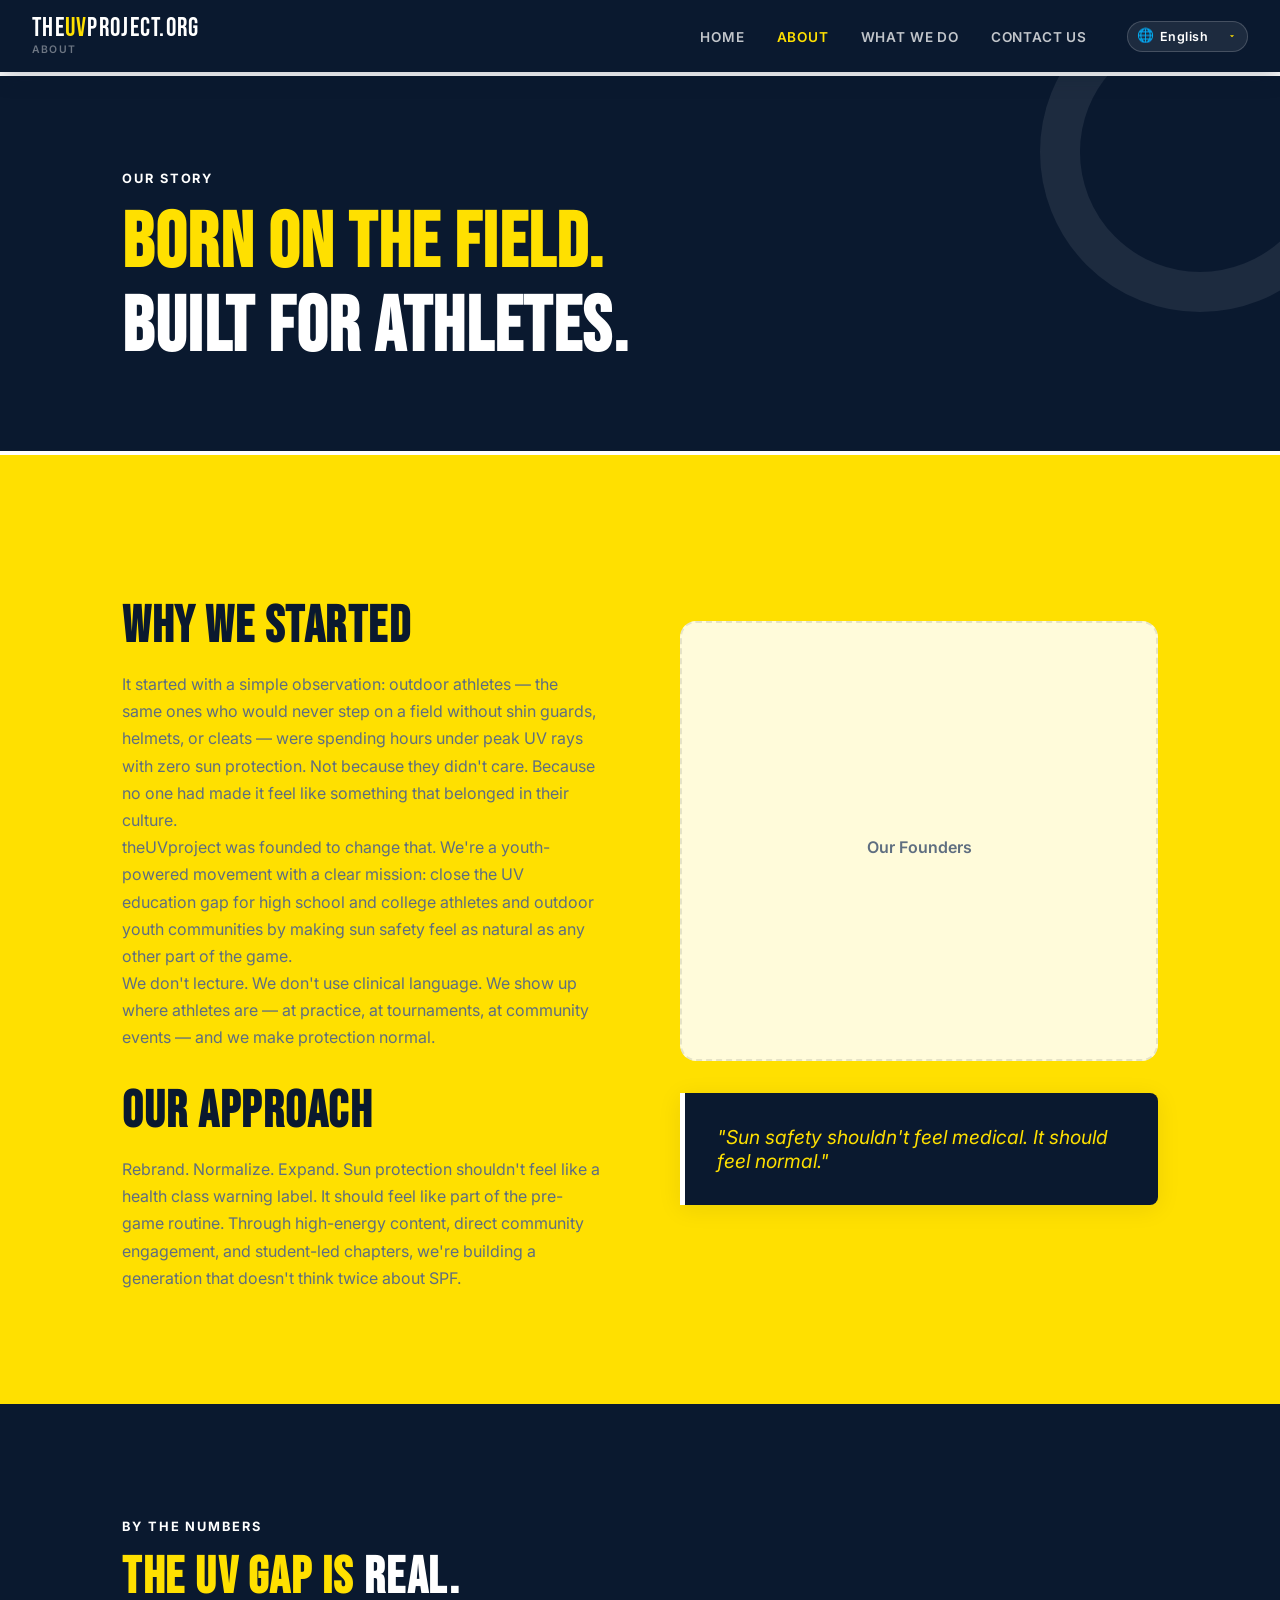
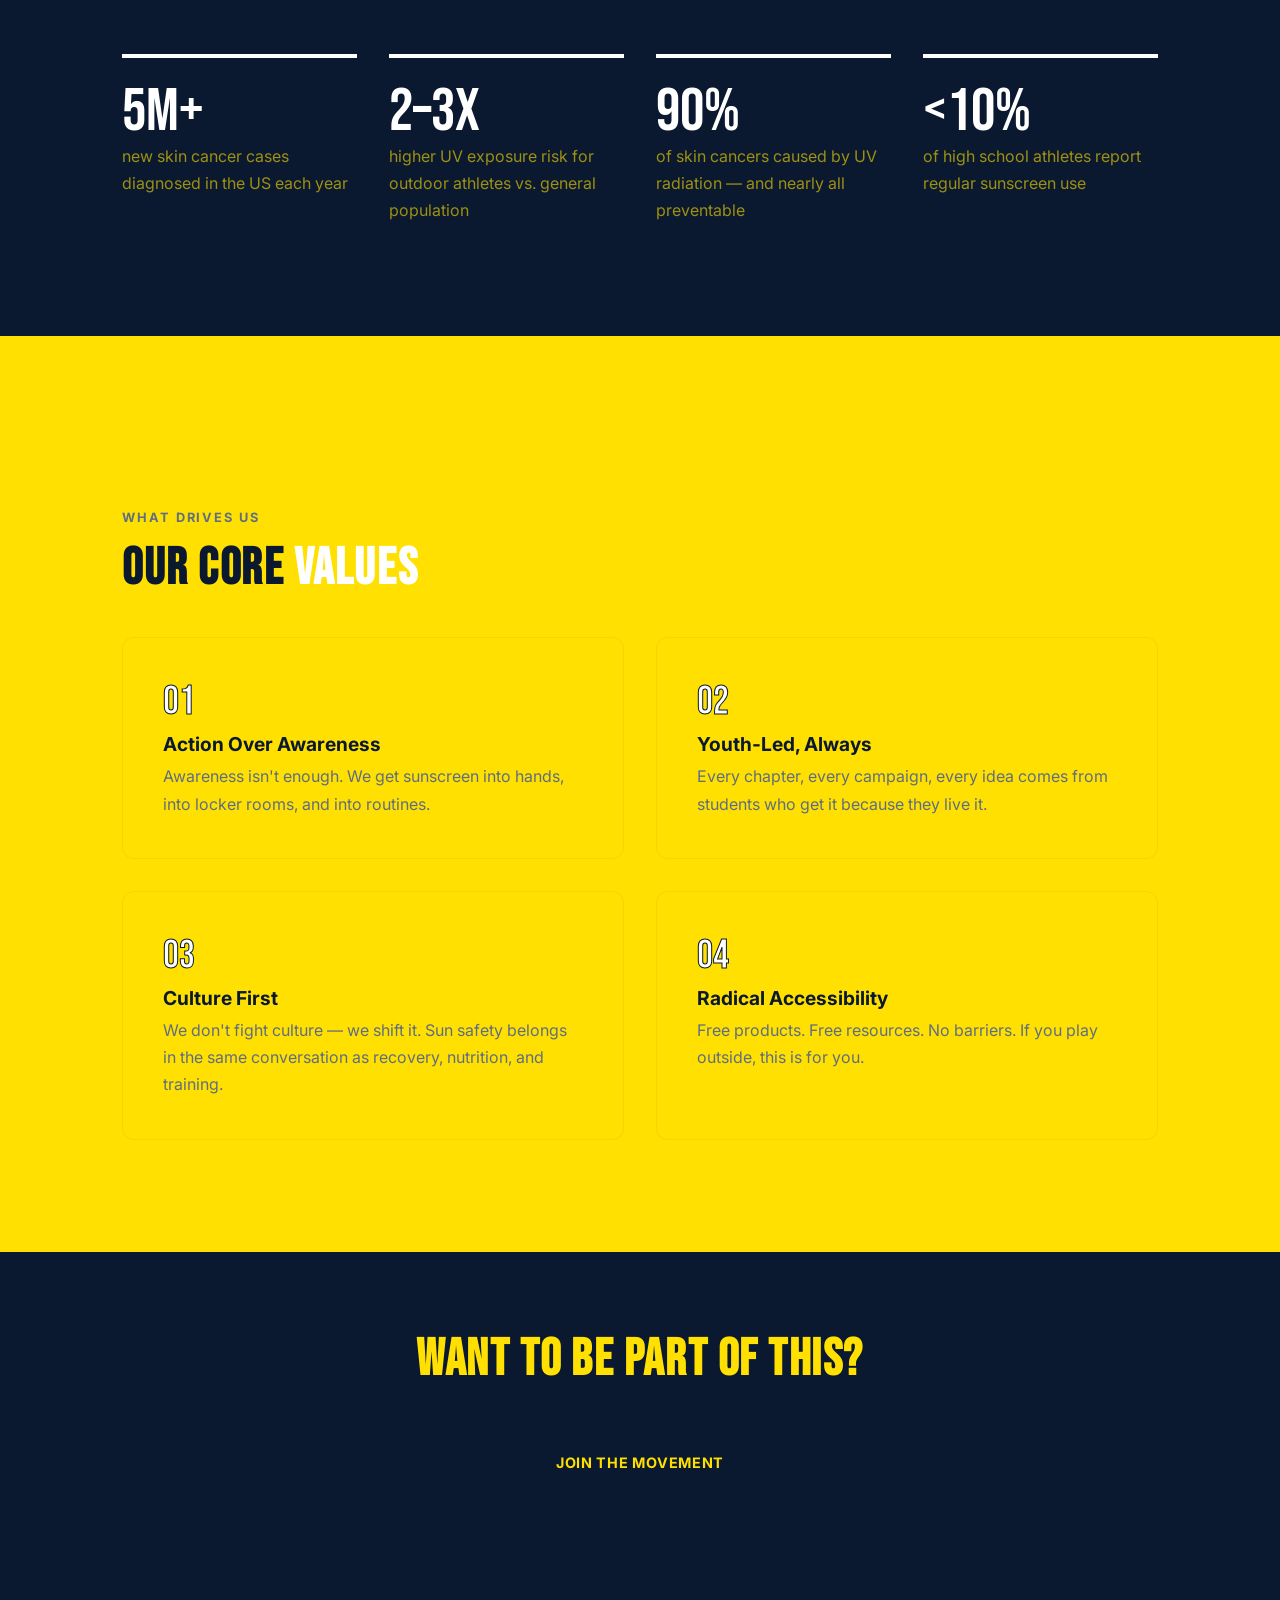
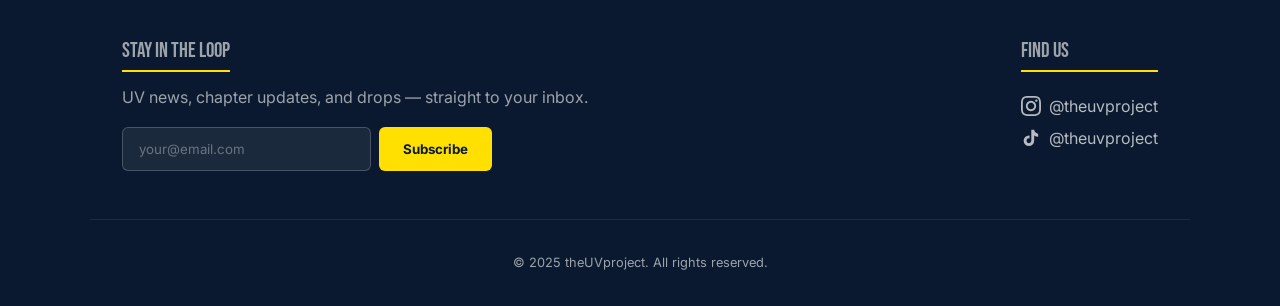
==== commit f916cfa2: "Add files via upload" ====
--- a/about.html
+++ b/about.html
@@ -57,7 +57,7 @@
       </div>
       <div class="story-visual">
         <div class="img-placeholder tall-placeholder">
-          <div class="placeholder-icon">🌞</div>
+          <div class="placeholder-icon"></div>
           <p>Our Founders</p>
         </div>
         <div class="pull-quote">
--- a/styles.css
+++ b/styles.css
@@ -23,7 +23,7 @@
 body {
   font-family: 'Inter', sans-serif;
   color: var(--text);
-  background: var(--white);
+  background: var(--yellow);
   padding-top: var(--nav-h);
   top: 0 !important;
   position: static !important;
@@ -38,12 +38,12 @@
 a { text-decoration: none; color: inherit; }
 
 /* Yellow accent for highlighted text (formerly .orange) */
-.yellow, .orange { color: var(--yellow); }
+.yellow, .orange { color: var(--white); }
 .navy { color: var(--navy); }
 
 /* Outlined text on dark backgrounds */
 .outline {
-  -webkit-text-stroke: 2px var(--yellow);
+  -webkit-text-stroke: 2px var(--white);
   color: transparent;
 }
 
@@ -173,7 +173,7 @@
 
 /* ---- HERO SECTION ---- */
 .hero {
-  background: var(--white);
+  background: var(--yellow);
   min-height: calc(100vh - var(--nav-h));
   display: flex;
   align-items: center;
@@ -197,7 +197,7 @@
   position: absolute;
   top: 0; left: 0; right: 0;
   height: 4px;
-  background: var(--yellow);
+  background: var(--white);
   z-index: 10;
 }
 
@@ -257,7 +257,7 @@
 .sun-ring {
   position: absolute;
   border-radius: 50%;
-  border: 2px solid var(--yellow);
+  border: 2px solid var(--white);
   animation: pulse-ring 3s ease-out infinite;
 }
 .ring-1 { width: 120px; height: 120px; opacity: 0.7; animation-delay: 0s; }
@@ -275,7 +275,7 @@
   z-index: 2;
   width: 90px;
   height: 90px;
-  background: var(--yellow);
+  background: var(--white);
   border-radius: 50%;
   display: flex;
   align-items: center;
@@ -284,7 +284,7 @@
   font-size: 2rem;
   color: var(--navy);
   letter-spacing: 0.08em;
-  box-shadow: 0 0 30px rgba(255, 224, 0, 0.5);
+  box-shadow: 0 0 30px rgba(255, 255, 255, 0.5);
 }
 
 /* ---- BUTTONS ---- */
@@ -302,13 +302,13 @@
 }
 .btn-primary {
   background: var(--navy);
-  color: var(--white);
+  color: var(--yellow);
   border-color: var(--navy);
 }
 .btn-primary:hover {
-  background: var(--yellow);
-  color: var(--navy);
-  border-color: var(--yellow);
+  background: var(--white);
+  color: var(--navy);
+  border-color: var(--white);
   transform: translateY(-2px);
 }
 .btn-ghost {
@@ -324,18 +324,18 @@
 /* Ghost on dark backgrounds */
 .btn-ghost-light {
   background: transparent;
-  color: var(--white);
-  border: 2px solid rgba(255,255,255,0.4);
+  color: var(--yellow);
+  border: 2px solid rgba(255, 224, 0,0.4);
 }
 .btn-ghost-light:hover {
-  border-color: var(--yellow);
-  color: var(--yellow);
+  border-color: var(--white);
+  color: var(--white);
   transform: translateY(-2px);
 }
 
 /* ---- STAT BAR ---- */
 .stat-bar {
-  background: var(--yellow);
+  background: var(--white);
   display: flex;
   align-items: center;
   justify-content: center;
@@ -351,17 +351,17 @@
 /* ---- LAYOUT UTILITIES ---- */
 .container { max-width: 1100px; margin: 0 auto; padding: 0 2rem; }
 .section { padding: 7rem 0; }
-.section-light { background: var(--white); }
+.section-light { background: var(--yellow); }
 .section-dark { background: var(--navy); border-top: none; border-bottom: none; }
 
 /* Text overrides inside dark sections */
 .section-dark h2,
 .section-dark h3,
-.section-dark h4 { color: var(--white); }
-.section-dark p { color: rgba(255,255,255,0.65); }
-.section-dark .section-eyebrow { color: var(--yellow); }
-.section-dark .link-arrow { color: var(--yellow); }
-.section-dark .link-arrow:hover { color: var(--white); }
+.section-dark h4 { color: var(--yellow); }
+.section-dark p { color: rgba(255, 224, 0,0.65); }
+.section-dark .section-eyebrow { color: var(--white); }
+.section-dark .link-arrow { color: var(--white); }
+.section-dark .link-arrow:hover { color: var(--yellow); }
 
 .two-col { display: grid; grid-template-columns: 1fr 1fr; gap: 5rem; align-items: center; }
 
@@ -375,14 +375,14 @@
   display: block;
 }
 /* Yellow eyebrow on white sections for a pop of color */
-.eyebrow-yellow { color: var(--yellow) !important; }
+.eyebrow-yellow { color: var(--white) !important; }
 
 .section-title { margin-bottom: 2.5rem; }
 
 /* ---- CARDS ---- */
 .card-grid { display: grid; grid-template-columns: repeat(3, 1fr); gap: 2rem; }
 .card {
-  background: var(--white);
+  background: var(--yellow);
   border: 1px solid rgba(10, 25, 47, 0.06);
   border-radius: 12px;
   padding: 2.5rem;
@@ -391,7 +391,7 @@
 }
 .card:hover {
   transform: translateY(-6px);
-  border-color: var(--yellow);
+  border-color: var(--white);
   box-shadow: 0 12px 30px rgba(10, 25, 47, 0.08);
 }
 
@@ -404,14 +404,14 @@
   justify-content: center;
   width: 52px;
   height: 52px;
-  background: var(--yellow);
+  background: var(--white);
   border-radius: 10px;
 }
 
 .card-label {
   font-family: 'Bebas Neue', sans-serif;
   font-size: 2rem;
-  color: var(--yellow);
+  color: var(--white);
   -webkit-text-stroke: 1px var(--navy);
   margin-bottom: 0.75rem;
 }
@@ -419,15 +419,15 @@
 
 /* Dark card variant (inside navy section) */
 .section-dark .card {
-  background: rgba(255,255,255,0.06);
-  border-color: rgba(255,255,255,0.08);
+  background: rgba(255, 224, 0,0.06);
+  border-color: rgba(255, 224, 0,0.08);
 }
 .section-dark .card:hover {
-  background: rgba(255,255,255,0.1);
-  border-color: var(--yellow);
-}
-.section-dark .card h3 { color: var(--white); }
-.section-dark .card p { color: rgba(255,255,255,0.6); }
+  background: rgba(255, 224, 0,0.1);
+  border-color: var(--white);
+}
+.section-dark .card h3 { color: var(--yellow); }
+.section-dark .card p { color: rgba(255, 224, 0,0.6); }
 
 /* ---- LINK ARROW ---- */
 .link-arrow {
@@ -444,7 +444,7 @@
 /* ---- DIAGONAL DIVIDER ---- */
 .diagonal-divider {
   height: 60px;
-  background: var(--white);
+  background: var(--yellow);
   clip-path: polygon(0 0, 100% 0, 100% 40%, 0 100%);
   margin-bottom: -1px;
 }
@@ -475,11 +475,11 @@
 .cta-band h2 {
   font-size: clamp(2.2rem, 4vw, 3.5rem);
   margin-bottom: 1.5rem;
-  color: var(--white);
+  color: var(--yellow);
 }
 /* Yellow highlight word in CTA */
 .cta-band .orange,
-.cta-band .yellow { color: var(--yellow); }
+.cta-band .yellow { color: var(--white); }
 .cta-band-inner { display: flex; flex-direction: column; align-items: center; gap: 1.5rem; }
 
 /* ---- FOOTER ---- */
@@ -546,7 +546,7 @@
 .page-hero {
   background: var(--navy);
   padding: 6rem 2rem 5rem;
-  border-bottom: 4px solid var(--yellow);
+  border-bottom: 4px solid var(--white);
   position: relative;
   overflow: hidden;
 }
@@ -560,32 +560,32 @@
   width: 320px;
   height: 320px;
   border-radius: 50%;
-  border: 40px solid rgba(255, 224, 0, 0.08);
+  border: 40px solid rgba(255, 255, 255, 0.08);
   pointer-events: none;
 }
 
-.page-hero .section-eyebrow { color: var(--yellow); }
+.page-hero .section-eyebrow { color: var(--white); }
 
 .page-title {
   font-size: clamp(3rem, 6vw, 5.5rem);
-  color: var(--white);
+  color: var(--yellow);
   margin-top: 0.5rem;
 }
 
 /* orange/yellow spans inside page-hero */
 .page-hero .orange,
-.page-hero .yellow { color: var(--yellow); }
+.page-hero .yellow { color: var(--white); }
 
 /* ---- ABOUT LAYOUTS ---- */
 .story-text h2 { margin-top: 2rem; margin-bottom: 1rem; color: var(--navy); }
 .pull-quote {
   background: var(--navy);
-  border-left: 5px solid var(--yellow);
+  border-left: 5px solid var(--white);
   padding: 2rem;
   box-shadow: 0 4px 25px rgba(10,25,47,0.08);
   font-style: italic;
   font-size: 1.2rem;
-  color: var(--white);
+  color: var(--yellow);
   margin: 2rem 0;
   border-radius: 0 8px 8px 0;
 }
@@ -595,33 +595,33 @@
   background: var(--navy);
   padding: 7rem 0;
 }
-.stats-section .section-eyebrow { color: var(--yellow); }
-.stats-section h2 { color: var(--white); }
+.stats-section .section-eyebrow { color: var(--white); }
+.stats-section h2 { color: var(--yellow); }
 .stats-section .orange,
-.stats-section .yellow { color: var(--yellow); }
-.stats-section p { color: rgba(255,255,255,0.6); }
+.stats-section .yellow { color: var(--white); }
+.stats-section p { color: rgba(255, 224, 0,0.6); }
 
 .stats-grid { display: grid; grid-template-columns: repeat(4, 1fr); gap: 2rem; margin-top: 3rem; }
 .stat-block {
-  border-top: 4px solid var(--yellow);
+  border-top: 4px solid var(--white);
   padding-top: 1.5rem;
 }
-.big-num { font-family: 'Bebas Neue', sans-serif; font-size: 3.8rem; color: var(--yellow); line-height: 1; }
-.stat-block p { color: rgba(255,255,255,0.6); }
+.big-num { font-family: 'Bebas Neue', sans-serif; font-size: 3.8rem; color: var(--white); line-height: 1; }
+.stat-block p { color: rgba(255, 224, 0,0.6); }
 
 .values-grid { display: grid; grid-template-columns: 1fr 1fr; gap: 2rem; }
 .value-card {
-  background: var(--white);
+  background: var(--yellow);
   border: 1px solid rgba(10,25,47,0.05);
   padding: 2.5rem;
   border-radius: 12px;
   transition: border-color 0.2s;
 }
-.value-card:hover { border-color: var(--yellow); }
+.value-card:hover { border-color: var(--white); }
 .value-num {
   font-family: 'Bebas Neue', sans-serif;
   font-size: 2.5rem;
-  color: var(--yellow);
+  color: var(--white);
   display: block;
   margin-bottom: 0.5rem;
   -webkit-text-stroke: 1px var(--navy);
@@ -631,7 +631,7 @@
 .pillar-badge {
   display: inline-block;
   padding: 0.5rem 1.2rem;
-  background: var(--yellow);
+  background: var(--white);
   color: var(--navy);
   font-weight: 700;
   border-radius: 50px;
@@ -649,7 +649,7 @@
   left: 0;
   color: var(--navy);
   font-weight: 900;
-  background: var(--yellow);
+  background: var(--white);
   width: 18px;
   height: 18px;
   border-radius: 50%;
@@ -661,12 +661,12 @@
 }
 
 /* Dark service sections */
-.section-dark .feature-list li { color: rgba(255,255,255,0.65); }
-.section-dark .feature-list li::before { background: var(--yellow); color: var(--navy); }
+.section-dark .feature-list li { color: rgba(255, 224, 0,0.65); }
+.section-dark .feature-list li::before { background: var(--white); color: var(--navy); }
 
 .audience-grid { display: grid; grid-template-columns: repeat(3, 1fr); gap: 1.5rem; margin-top: 3rem; }
 .audience-card {
-  background: var(--white);
+  background: var(--yellow);
   padding: 2rem;
   text-align: center;
   font-weight: 700;
@@ -676,19 +676,19 @@
   transition: all 0.2s;
 }
 .audience-card:hover {
-  border-color: var(--yellow);
+  border-color: var(--white);
   background: var(--yellow-light);
 }
 
 /* Inside dark section */
 .section-dark .audience-card {
-  background: rgba(255,255,255,0.06);
-  border-color: rgba(255,255,255,0.08);
-  color: var(--white);
+  background: rgba(255, 224, 0,0.06);
+  border-color: rgba(255, 224, 0,0.08);
+  color: var(--yellow);
 }
 .section-dark .audience-card:hover {
-  background: var(--yellow);
-  border-color: var(--yellow);
+  background: var(--white);
+  border-color: var(--white);
   color: var(--navy);
 }
 
@@ -711,13 +711,13 @@
   font-family: 'Inter', sans-serif;
   font-size: 1rem;
   color: var(--navy);
-  background: var(--white);
+  background: var(--yellow);
   outline: none;
   transition: border-color 0.2s, box-shadow 0.2s;
 }
 .form-group input:focus, .form-group select:focus, .form-group textarea:focus {
   border-color: var(--navy);
-  box-shadow: 0 0 0 4px rgba(255, 224, 0, 0.35);
+  box-shadow: 0 0 0 4px rgba(255, 255, 255, 0.35);
 }
 
 .info-card {
@@ -730,7 +730,7 @@
   font-size: 0.75rem;
   font-weight: 700;
   text-transform: uppercase;
-  color: var(--yellow);
+  color: var(--white);
   margin-bottom: 0.25rem;
   letter-spacing: 0.08em;
 }
@@ -738,7 +738,7 @@
   margin-bottom: 1.5rem;
   font-size: 1.1rem;
   font-weight: 600;
-  color: var(--white);
+  color: var(--yellow);
 }
 .social-link-lg {
   display: flex;
